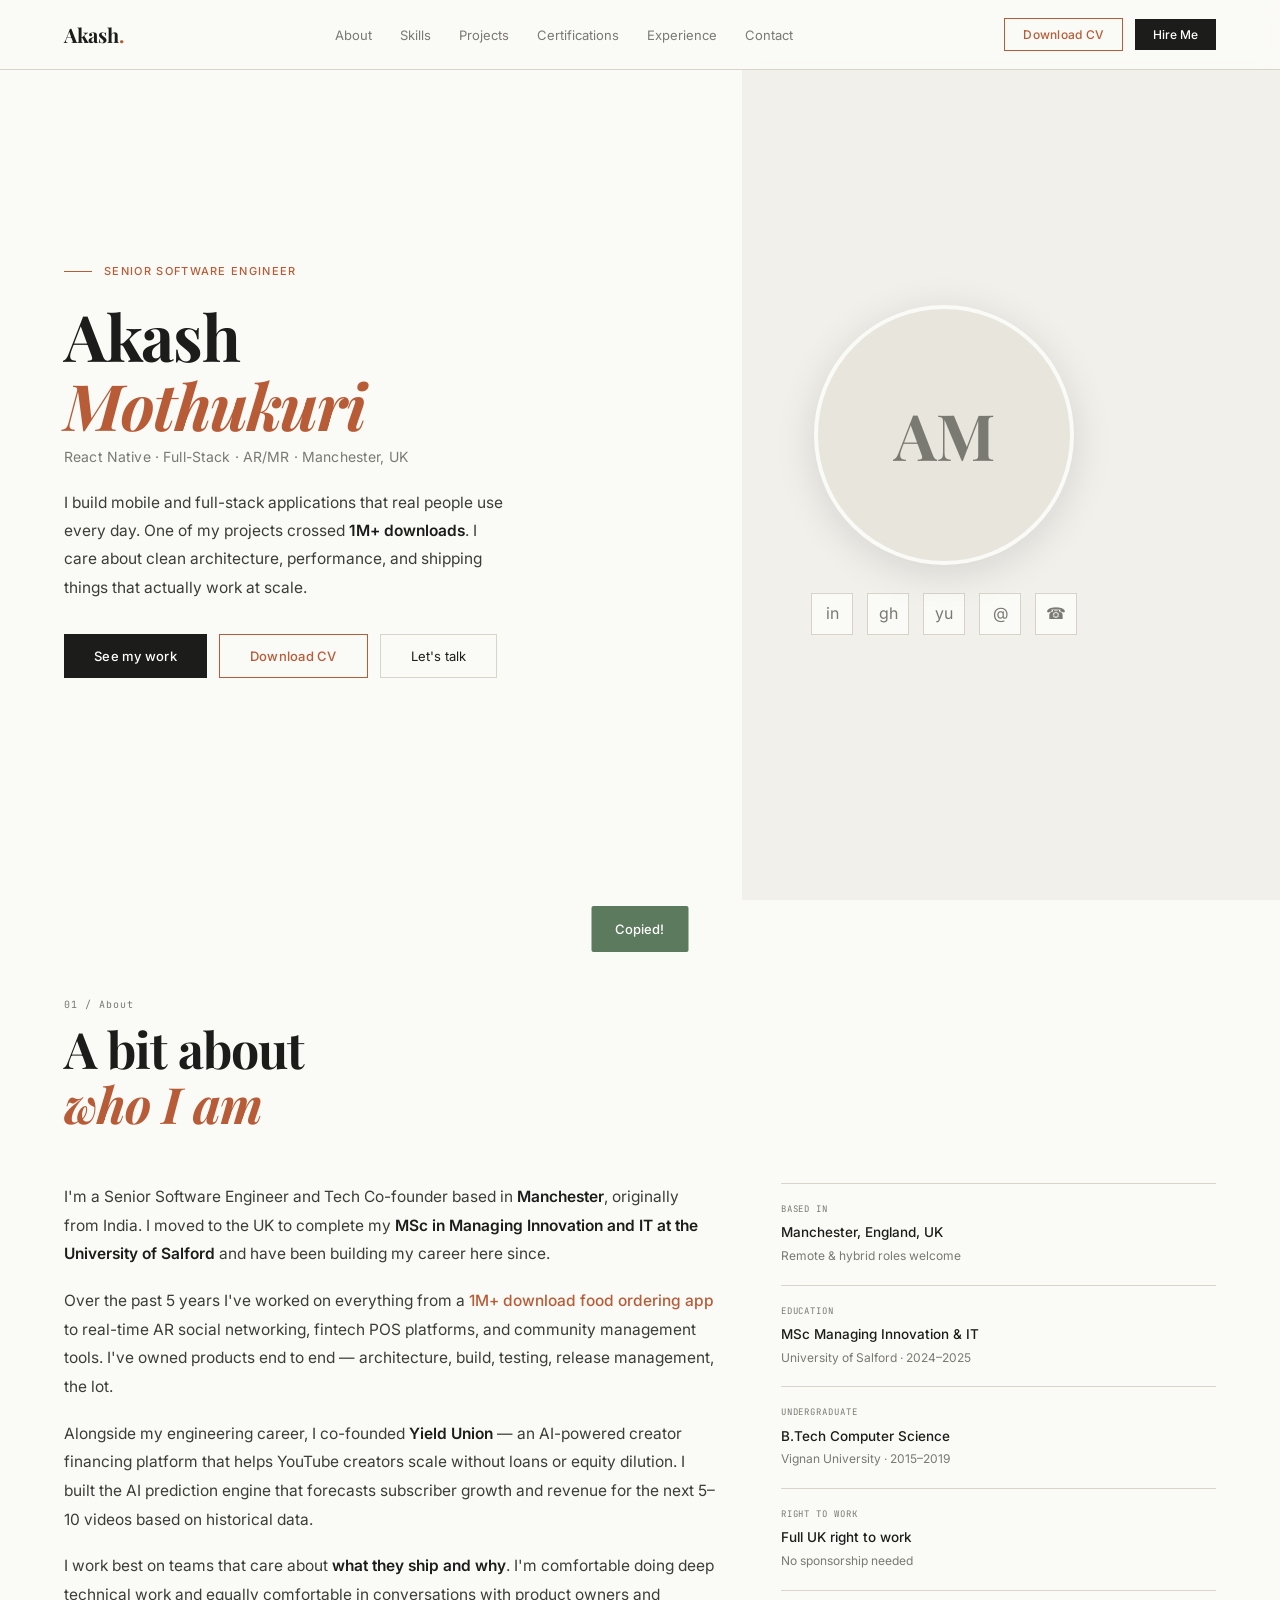
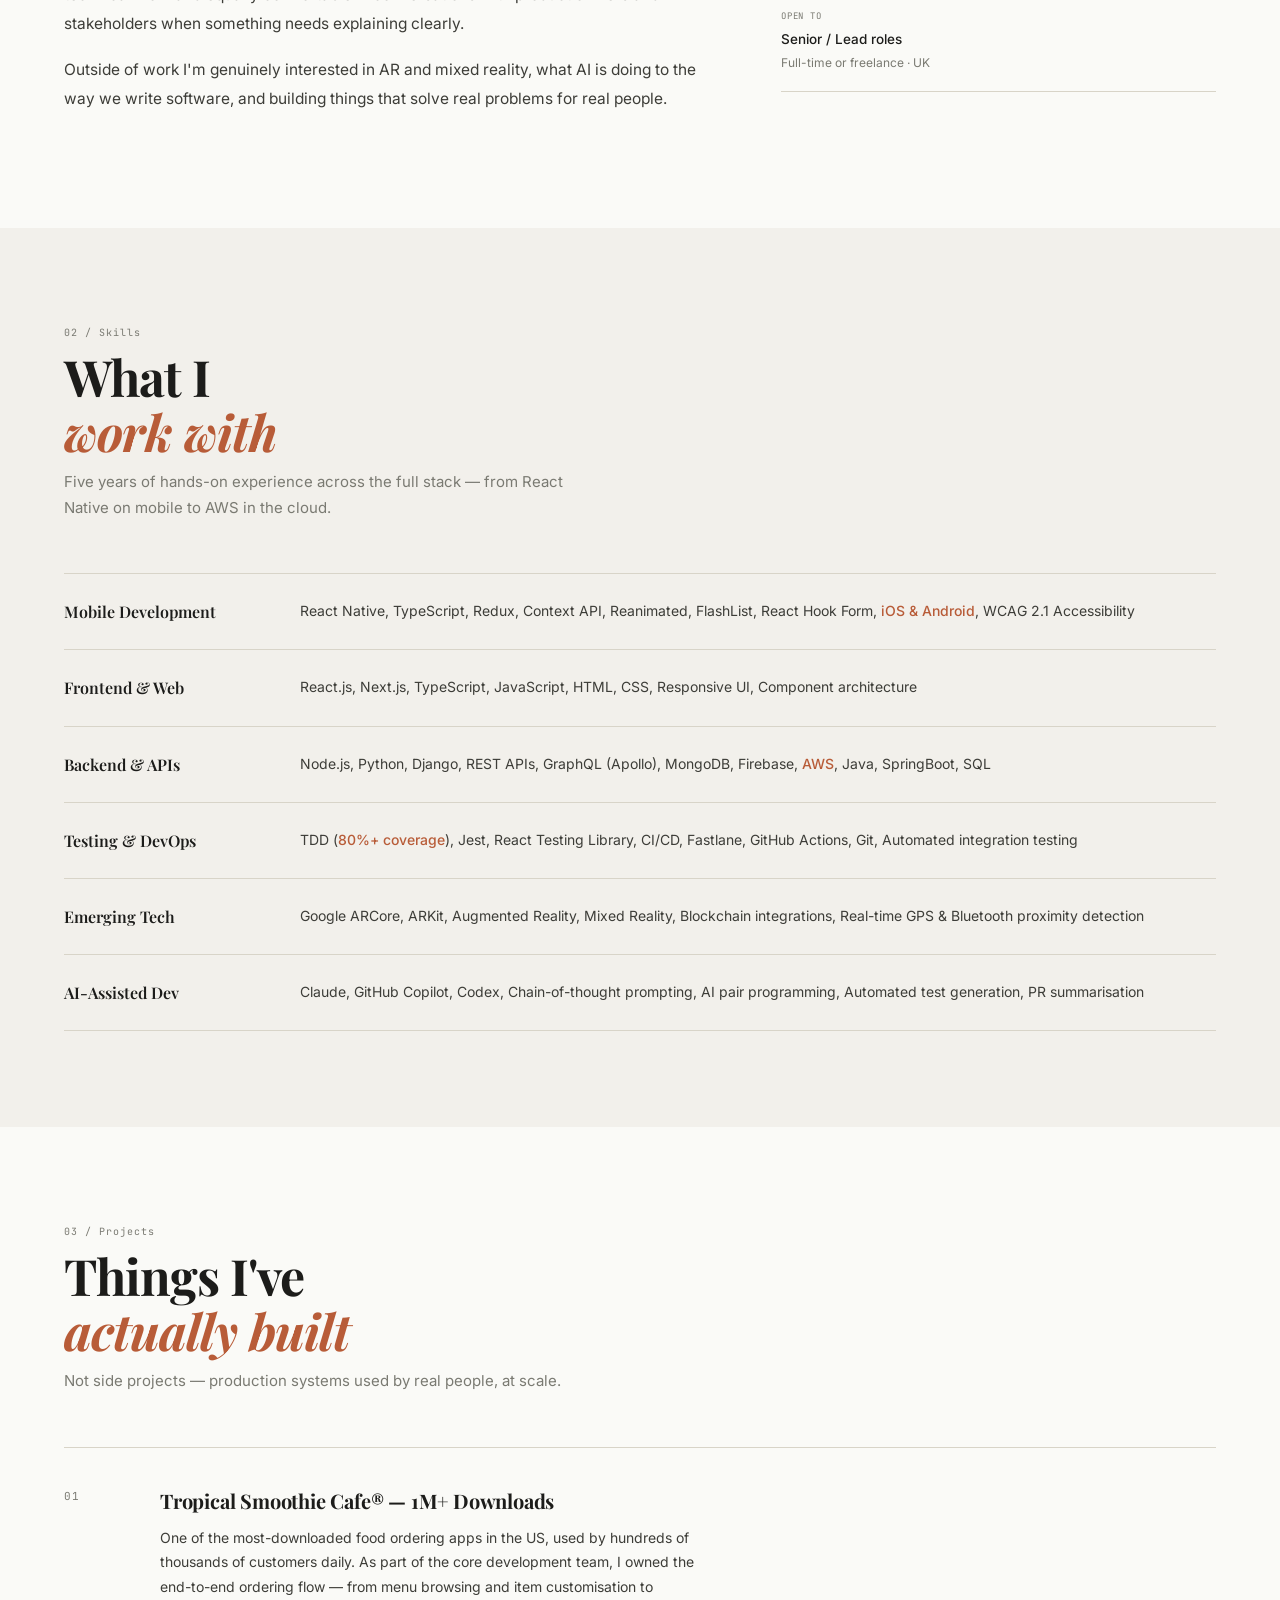
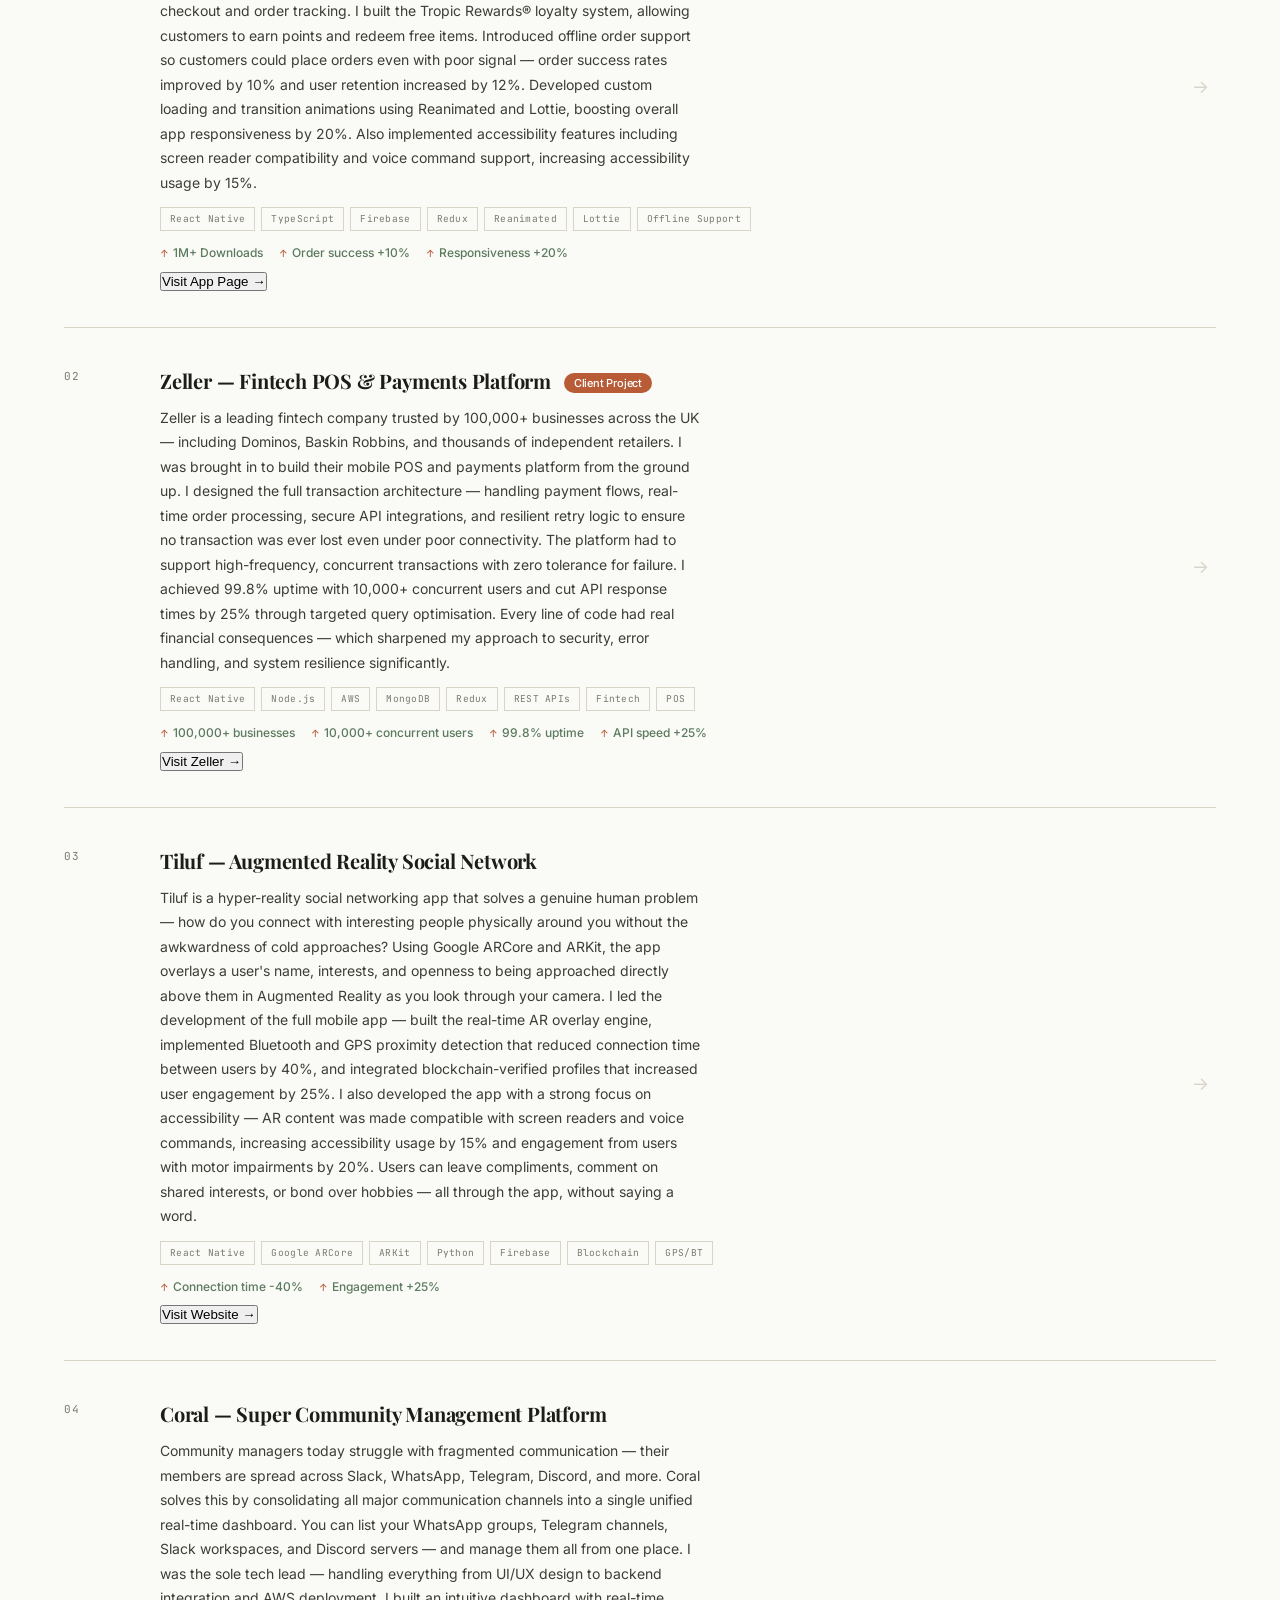
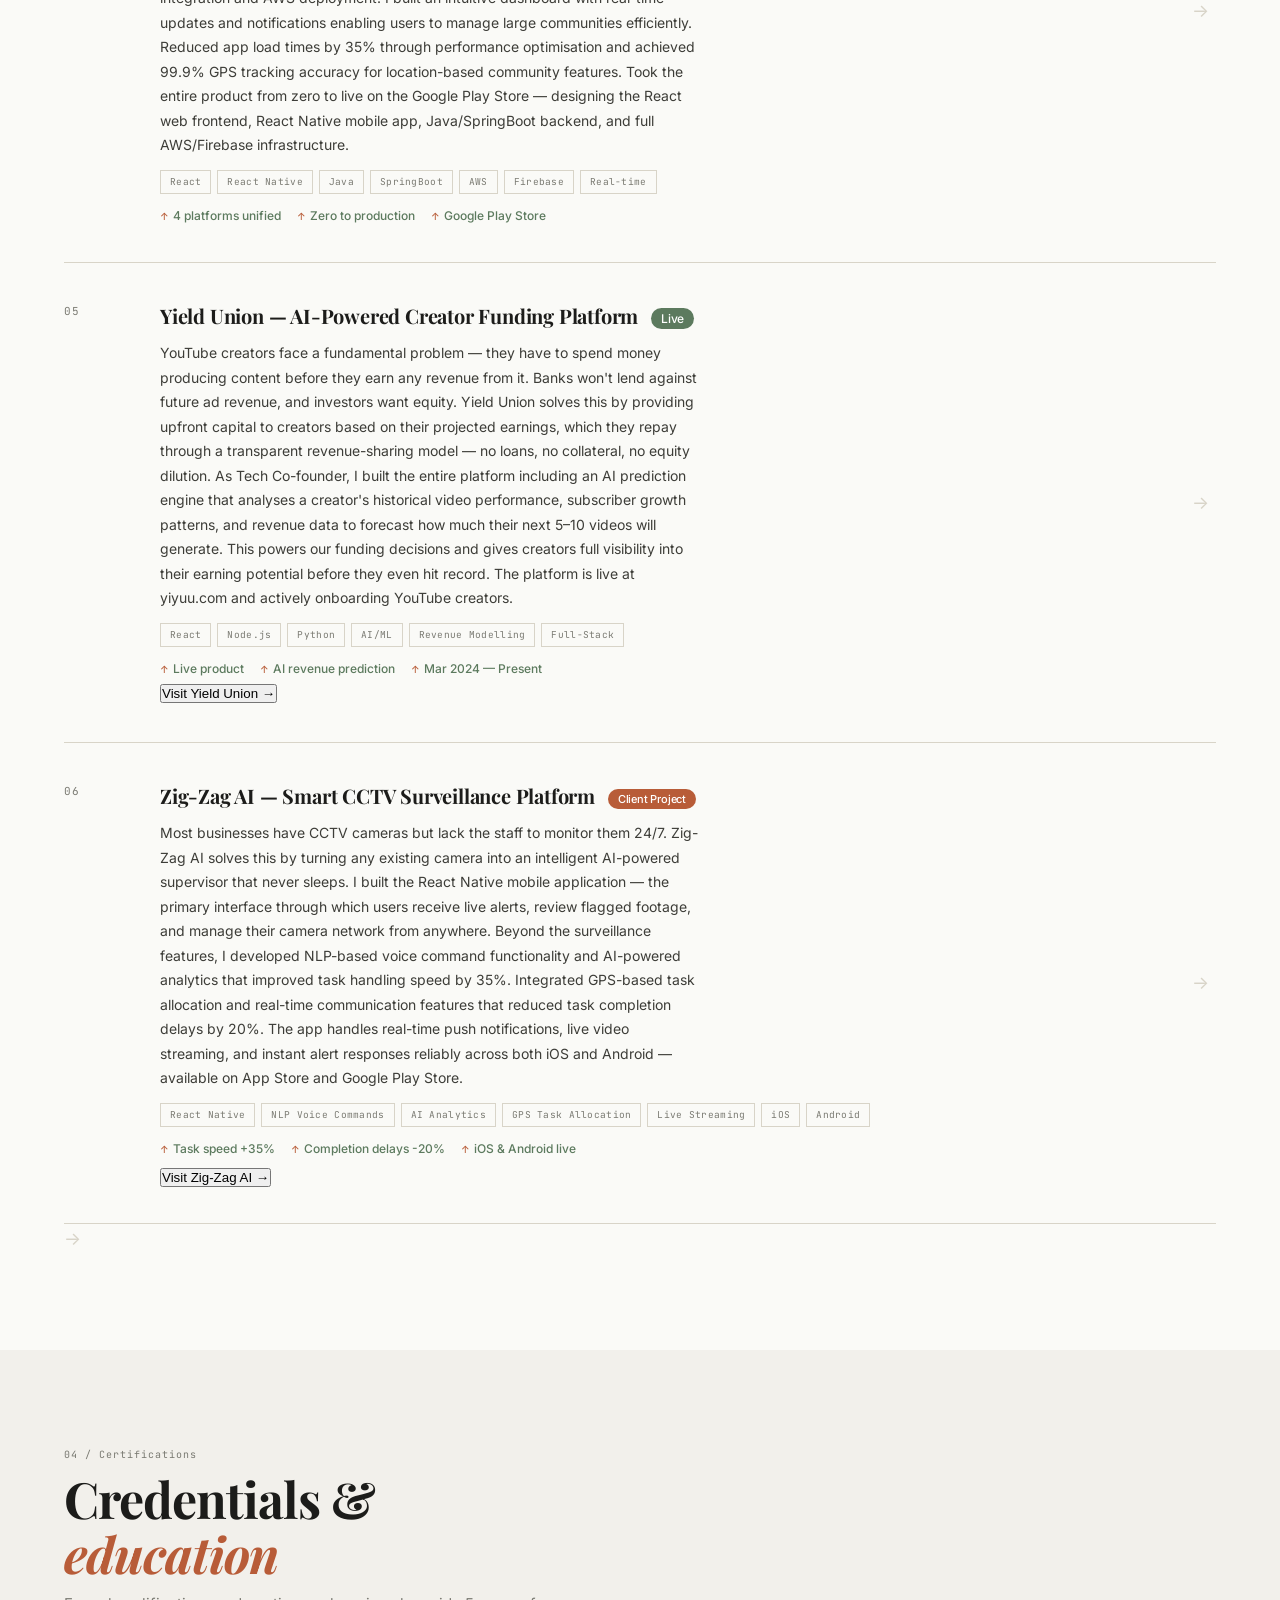
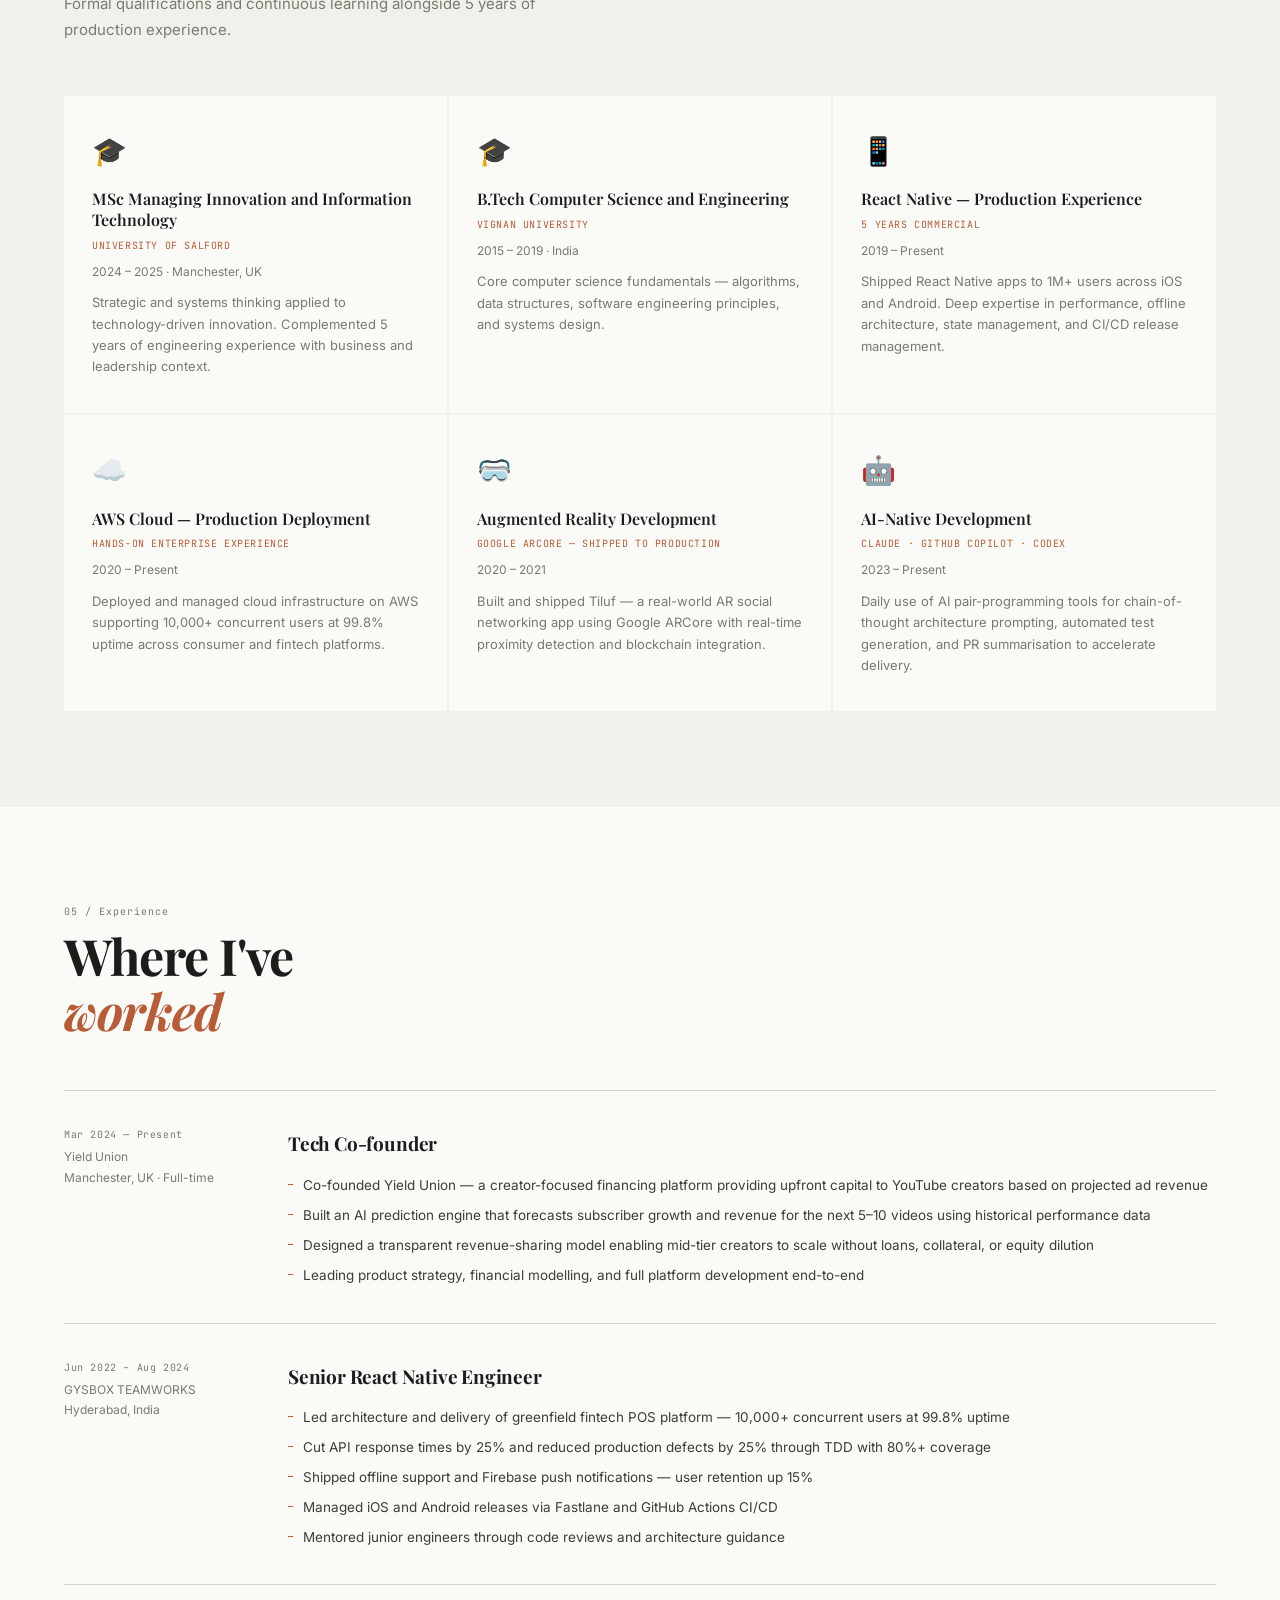
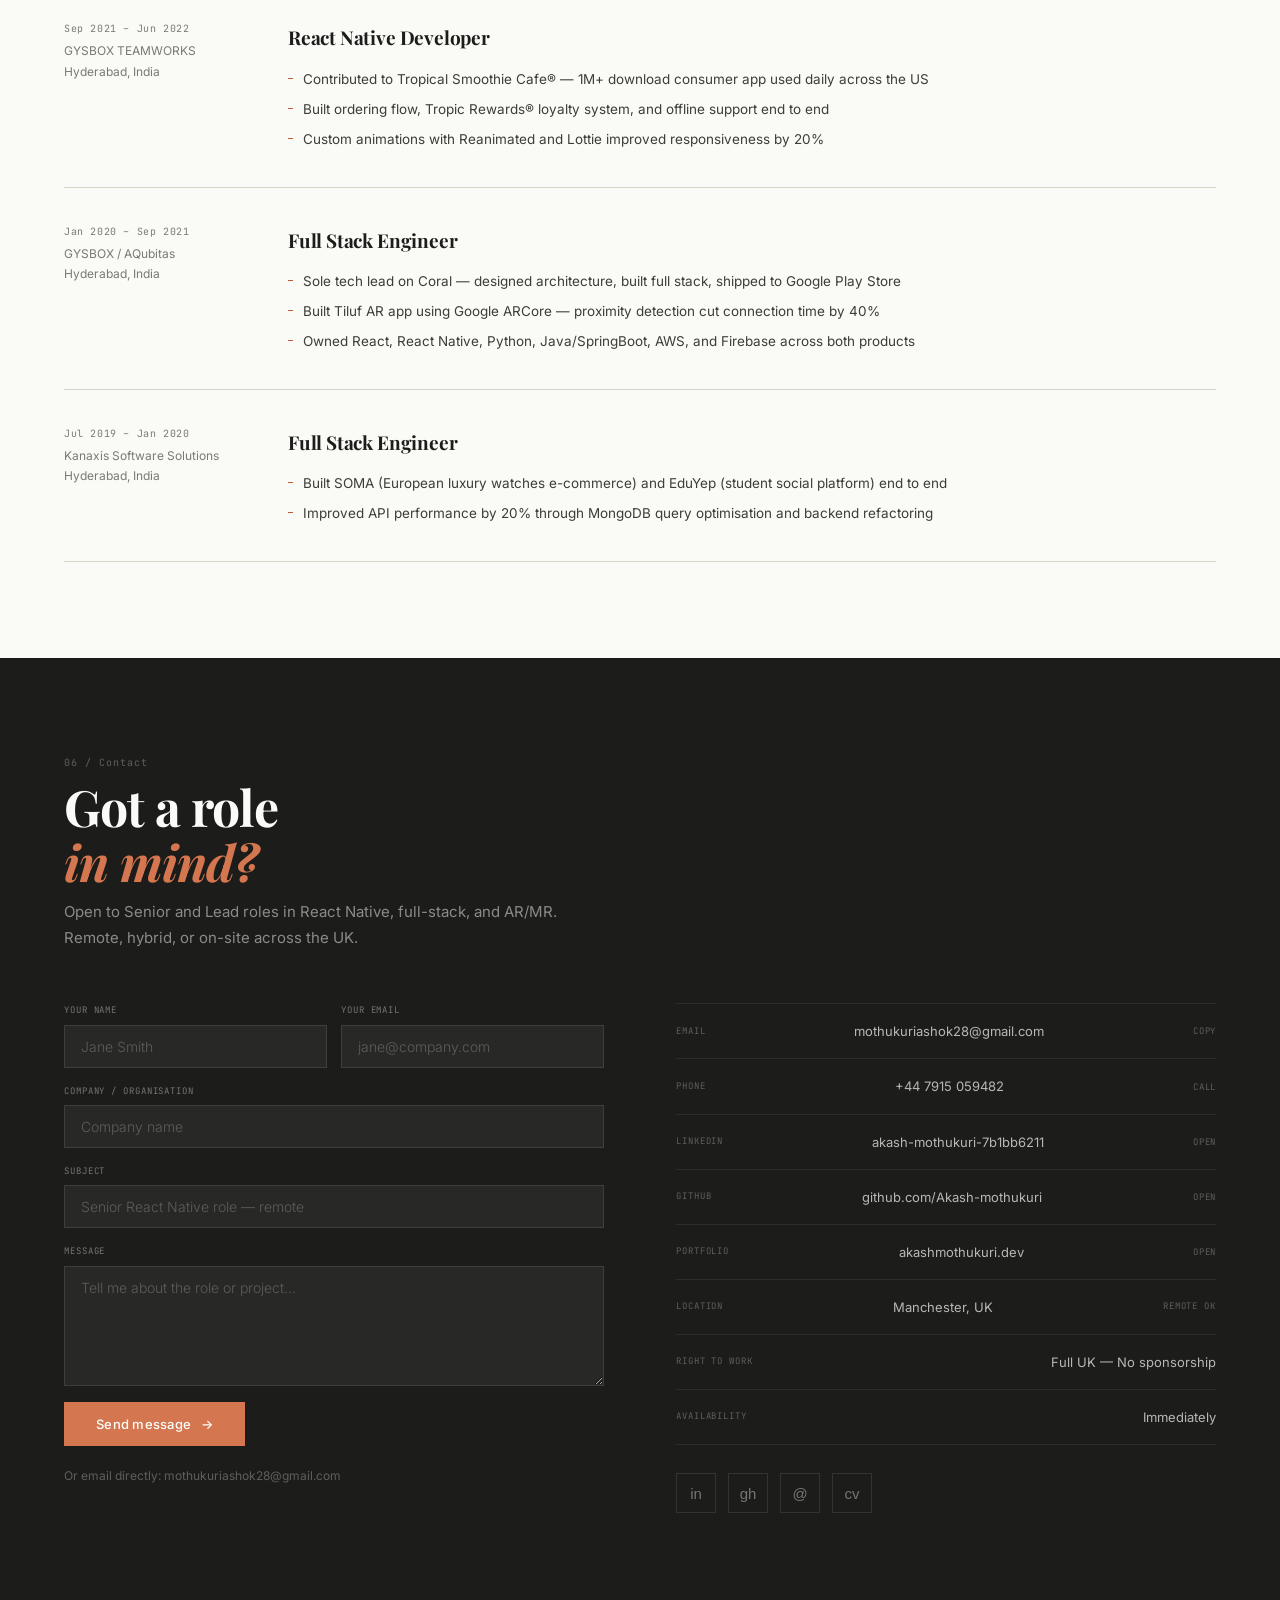
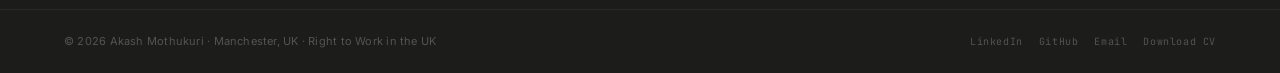
==== Index.html @ b2e4f110 "Add files via upload" ====
<!DOCTYPE html>
<html lang="en">
<head>
<meta charset="UTF-8">
<meta name="viewport" content="width=device-width, initial-scale=1.0">
<title>Akash Mothukuri — Senior Software Engineer</title>
<meta name="description" content="Senior Software Engineer based in Manchester, UK. React Native, Full-Stack, AR/MR. 1M+ downloads shipped.">
<link href="https://fonts.googleapis.com/css2?family=Playfair+Display:ital,wght@0,400;0,600;0,700;1,400;1,600&family=Inter:wght@300;400;500;600&family=JetBrains+Mono:wght@300;400&display=swap" rel="stylesheet">
<style>
*,*::before,*::after{margin:0;padding:0;box-sizing:border-box;}
html{scroll-behavior:smooth;}
body{background:#FAFAF7;color:#1C1C1A;font-family:'Inter',sans-serif;font-size:16px;line-height:1.7;overflow-x:hidden;}

:root{
  --ink:#1C1C1A; --ink2:#3D3D38; --ink3:#7A7A72;
  --paper:#FAFAF7; --paper2:#F2F0EB; --paper3:#E8E5DD;
  --rust:#B85C38; --rust2:#D4764F;
  --sage:#5C7A5E; --line:#D8D4C8;
}

/* ── NAV ── */
nav{position:fixed;top:0;left:0;right:0;z-index:200;display:flex;justify-content:space-between;align-items:center;padding:18px 64px;background:rgba(250,250,247,0.94);backdrop-filter:blur(10px);border-bottom:1px solid var(--line);}
.logo-btn{font-family:'Playfair Display',serif;font-size:20px;font-weight:700;color:var(--ink);background:none;border:none;cursor:pointer;letter-spacing:-0.3px;}
.logo-btn span{color:var(--rust);}
.nav-links{display:flex;gap:28px;list-style:none;}
.nav-links button{font-family:'Inter',sans-serif;font-size:13px;font-weight:400;color:var(--ink3);background:none;border:none;cursor:pointer;transition:color .2s;padding:2px 0;position:relative;}
.nav-links button::after{content:'';position:absolute;bottom:-2px;left:0;width:0;height:1px;background:var(--rust);transition:width .25s;}
.nav-links button:hover{color:var(--ink);}
.nav-links button:hover::after,.nav-links button.active::after{width:100%;}
.nav-links button.active{color:var(--ink);}
.nav-right{display:flex;gap:12px;align-items:center;}
.nav-cv{font-family:'Inter',sans-serif;font-size:12px;font-weight:500;color:var(--rust);background:transparent;border:1px solid var(--rust);padding:8px 18px;cursor:pointer;transition:all .2s;letter-spacing:.02em;}
.nav-cv:hover{background:var(--rust);color:#fff;}
.nav-hire{font-family:'Inter',sans-serif;font-size:12px;font-weight:500;color:#fff;background:var(--ink);border:none;padding:8px 18px;cursor:pointer;transition:background .2s;}
.nav-hire:hover{background:var(--rust);}

/* ── HERO ── */
.hero{min-height:100vh;display:grid;grid-template-columns:1fr 1fr;align-items:center;padding:120px 64px 80px;gap:64px;position:relative;}
.hero::after{content:'';position:absolute;top:0;right:0;width:42%;height:100%;background:var(--paper2);z-index:0;}
.hero-left{position:relative;z-index:1;}
.hero-right{position:relative;z-index:1;display:flex;flex-direction:column;align-items:center;gap:28px;}

/* Profile photo */
.photo-wrap{width:260px;height:260px;border-radius:50%;overflow:hidden;border:4px solid var(--paper);box-shadow:0 8px 40px rgba(0,0,0,0.12);position:relative;background:var(--paper3);display:flex;align-items:center;justify-content:center;}
.photo-wrap img{width:100%;height:100%;object-fit:cover;}
.photo-initials{font-family:'Playfair Display',serif;font-size:64px;font-weight:700;color:var(--ink3);}
.photo-badge{position:absolute;bottom:12px;right:12px;background:var(--sage);color:#fff;font-family:'Inter',sans-serif;font-size:10px;font-weight:600;padding:5px 10px;border-radius:20px;letter-spacing:.04em;display:flex;align-items:center;gap:5px;}
.badge-dot{width:5px;height:5px;background:#fff;border-radius:50%;animation:blink 1.8s infinite;}

.hero-social{display:flex;gap:14px;}
.social-btn{width:42px;height:42px;border:1px solid var(--line);background:var(--paper);display:flex;align-items:center;justify-content:center;cursor:pointer;transition:all .2s;color:var(--ink3);font-size:16px;text-decoration:none;}
.social-btn:hover{border-color:var(--rust);color:var(--rust);transform:translateY(-2px);}

.hero-eyebrow{display:flex;align-items:center;gap:12px;margin-bottom:20px;}
.eyebrow-line{width:28px;height:1px;background:var(--rust);}
.eyebrow-text{font-family:'Inter',sans-serif;font-size:11px;font-weight:500;color:var(--rust);letter-spacing:.12em;text-transform:uppercase;}
.hero-name{font-family:'Playfair Display',serif;font-size:clamp(40px,5vw,68px);font-weight:700;line-height:1.08;letter-spacing:-.02em;color:var(--ink);margin-bottom:6px;}
.hero-name em{font-style:italic;color:var(--rust);}
.hero-title{font-size:14px;font-weight:400;color:var(--ink3);margin-bottom:20px;letter-spacing:.01em;}
.rtw-pill{display:inline-flex;align-items:center;gap:8px;background:var(--sage);color:#fff;font-family:'Inter',sans-serif;font-size:10px;font-weight:500;padding:5px 13px;letter-spacing:.06em;text-transform:uppercase;margin-bottom:24px;border-radius:2px;}
.rtw-dot{width:5px;height:5px;background:#fff;border-radius:50%;animation:blink 2s infinite;}
.hero-bio{font-size:15.5px;color:var(--ink2);line-height:1.82;margin-bottom:32px;max-width:440px;}
.hero-bio strong{color:var(--ink);font-weight:600;}
.hero-ctas{display:flex;gap:12px;flex-wrap:wrap;}
.cta-main{font-family:'Inter',sans-serif;font-size:13px;font-weight:500;background:var(--ink);color:#fff;border:none;padding:13px 30px;cursor:pointer;transition:background .2s,transform .15s;letter-spacing:.02em;}
.cta-main:hover{background:var(--rust);transform:translateY(-1px);}
.cta-cv{font-family:'Inter',sans-serif;font-size:13px;font-weight:500;background:transparent;color:var(--rust);border:1px solid var(--rust);padding:13px 30px;cursor:pointer;transition:all .2s,transform .15s;letter-spacing:.02em;}
.cta-cv:hover{background:var(--rust);color:#fff;transform:translateY(-1px);}
.cta-sec{font-family:'Inter',sans-serif;font-size:13px;font-weight:400;background:transparent;color:var(--ink);border:1px solid var(--line);padding:13px 30px;cursor:pointer;transition:all .2s;}
.cta-sec:hover{border-color:var(--ink3);}

/* ── SECTIONS ── */
section{padding:96px 64px;}
.section-header{margin-bottom:52px;}
.s-num{font-family:'JetBrains Mono',monospace;font-size:10px;color:var(--ink3);letter-spacing:.1em;margin-bottom:8px;}
.s-heading{font-family:'Playfair Display',serif;font-size:clamp(30px,4vw,50px);font-weight:700;line-height:1.1;letter-spacing:-.02em;color:var(--ink);}
.s-heading em{font-style:italic;color:var(--rust);}
.s-sub{font-size:15px;color:var(--ink3);margin-top:10px;max-width:500px;line-height:1.75;}
.rv{opacity:0;transform:translateY(20px);transition:opacity .6s ease,transform .6s ease;}
.rv.vis{opacity:1;transform:none;}

/* ── ABOUT ── */
#about{background:var(--paper);}
.about-cols{display:grid;grid-template-columns:3fr 2fr;gap:64px;align-items:start;}
.about-body p{font-size:15.5px;color:var(--ink2);line-height:1.85;margin-bottom:18px;}
.about-body p strong{color:var(--ink);font-weight:600;}
.about-body p em{color:var(--rust);font-style:normal;font-weight:500;}
.about-sidebar{display:flex;flex-direction:column;gap:0;}
.si{padding:18px 0;border-bottom:1px solid var(--line);}
.si:first-child{border-top:1px solid var(--line);}
.si-label{font-family:'JetBrains Mono',monospace;font-size:9px;color:var(--ink3);letter-spacing:.1em;text-transform:uppercase;margin-bottom:4px;}
.si-val{font-size:13.5px;color:var(--ink);font-weight:500;}
.si-sub{font-size:12px;color:var(--ink3);margin-top:2px;}

/* ── SKILLS ── */
#skills{background:var(--paper2);}
.skills-list{display:flex;flex-direction:column;gap:0;}
.skill-row{display:grid;grid-template-columns:200px 1fr;align-items:start;gap:36px;padding:24px 0;border-bottom:1px solid var(--line);}
.skill-row:first-child{border-top:1px solid var(--line);}
.sk-cat{font-family:'Playfair Display',serif;font-size:16px;font-weight:600;color:var(--ink);}
.sk-items{font-size:14px;color:var(--ink2);line-height:1.85;}
.sk-items strong{color:var(--rust);font-weight:500;}

/* ── PROJECTS ── */
#projects{background:var(--paper);}
.proj-list{display:flex;flex-direction:column;gap:0;}
.proj-item{display:grid;grid-template-columns:64px 1fr 24px;align-items:start;gap:32px;padding:36px 0;border-bottom:1px solid var(--line);transition:all .2s;}
.proj-item:first-child{border-top:1px solid var(--line);}
.proj-item:hover{background:var(--paper2);padding-left:16px;padding-right:16px;margin:0 -16px;}
.proj-n{font-family:'JetBrains Mono',monospace;font-size:11px;color:var(--ink3);letter-spacing:.06em;padding-top:3px;}
.proj-name{font-family:'Playfair Display',serif;font-size:20px;font-weight:700;color:var(--ink);margin-bottom:8px;letter-spacing:-.01em;}
.proj-desc{font-size:14px;color:var(--ink2);line-height:1.75;margin-bottom:12px;max-width:540px;}
.proj-tags{display:flex;flex-wrap:wrap;gap:6px;margin-bottom:12px;}
.ptag{font-family:'JetBrains Mono',monospace;font-size:9.5px;color:var(--ink3);border:1px solid var(--line);padding:3px 9px;letter-spacing:.03em;}
.proj-metrics{display:flex;gap:16px;flex-wrap:wrap;}
.pmet{font-size:12px;color:var(--sage);font-weight:500;display:flex;align-items:center;gap:4px;}
.pmet::before{content:'↑';color:var(--rust);font-size:10px;}
.proj-arr{font-size:18px;color:var(--line);transition:color .2s,transform .2s;align-self:center;}
.proj-item:hover .proj-arr{color:var(--rust);transform:translateX(3px);}

/* ── CERTIFICATIONS ── */
#certifications{background:var(--paper2);}
.cert-grid{display:grid;grid-template-columns:repeat(3,1fr);gap:2px;margin-top:0;}
.cert-card{background:var(--paper);padding:32px 28px;border-bottom:3px solid transparent;transition:border-color .3s,background .2s;}
.cert-card:hover{border-color:var(--rust);background:var(--paper2);}
.cert-icon{font-size:28px;margin-bottom:14px;display:block;}
.cert-name{font-family:'Playfair Display',serif;font-size:16px;font-weight:600;color:var(--ink);margin-bottom:6px;line-height:1.3;}
.cert-issuer{font-family:'JetBrains Mono',monospace;font-size:10px;color:var(--rust);letter-spacing:.06em;text-transform:uppercase;margin-bottom:8px;}
.cert-year{font-size:12px;color:var(--ink3);}
.cert-desc{font-size:13px;color:var(--ink3);line-height:1.65;margin-top:10px;}

/* ── EXPERIENCE ── */
#experience{background:var(--paper);}
.exp-list{display:flex;flex-direction:column;gap:0;}
.exp-item{display:grid;grid-template-columns:180px 1fr;gap:44px;padding:36px 0;border-bottom:1px solid var(--line);}
.exp-item:first-child{border-top:1px solid var(--line);}
.exp-period{font-family:'JetBrains Mono',monospace;font-size:10px;color:var(--ink3);letter-spacing:.06em;line-height:1.6;margin-bottom:4px;}
.exp-co{font-size:12px;color:var(--ink3);margin-top:4px;}
.exp-role{font-family:'Playfair Display',serif;font-size:19px;font-weight:700;color:var(--ink);margin-bottom:14px;letter-spacing:-.01em;}
.exp-pts{list-style:none;display:flex;flex-direction:column;gap:7px;}
.exp-pts li{font-size:13.5px;color:var(--ink2);line-height:1.7;padding-left:15px;position:relative;}
.exp-pts li::before{content:'';position:absolute;left:0;top:10px;width:5px;height:1px;background:var(--rust);}

/* ── CONTACT ── */
#contact{background:var(--ink);color:var(--paper);}
#contact .s-num{color:rgba(250,250,247,.3);}
#contact .s-heading{color:var(--paper);}
#contact .s-heading em{color:var(--rust2);}
#contact .s-sub{color:rgba(250,250,247,.5);}
.contact-grid{display:grid;grid-template-columns:1fr 1fr;gap:72px;align-items:start;margin-top:52px;}

/* Contact form */
.contact-form{display:flex;flex-direction:column;gap:16px;}
.form-row{display:grid;grid-template-columns:1fr 1fr;gap:14px;}
.form-group{display:flex;flex-direction:column;gap:6px;}
.form-label{font-family:'JetBrains Mono',monospace;font-size:9px;color:rgba(250,250,247,.4);letter-spacing:.1em;text-transform:uppercase;}
.form-input,.form-textarea{background:rgba(255,255,255,.05);border:1px solid rgba(255,255,255,.1);color:var(--paper);font-family:'Inter',sans-serif;font-size:14px;padding:12px 16px;outline:none;transition:border-color .2s;font-weight:300;}
.form-input::placeholder,.form-textarea::placeholder{color:rgba(250,250,247,.25);}
.form-input:focus,.form-textarea:focus{border-color:rgba(212,118,79,.6);}
.form-textarea{resize:vertical;min-height:120px;font-family:'Inter',sans-serif;}
.form-submit{font-family:'Inter',sans-serif;font-size:13px;font-weight:500;background:var(--rust2);color:#fff;border:none;padding:14px 32px;cursor:pointer;transition:background .2s,transform .15s;letter-spacing:.02em;align-self:flex-start;display:flex;align-items:center;gap:10px;}
.form-submit:hover{background:var(--rust);transform:translateY(-1px);}
.form-submit.sending{opacity:.7;pointer-events:none;}
.form-note{font-size:12px;color:rgba(250,250,247,.3);margin-top:4px;}

/* Contact right */
.contact-right{display:flex;flex-direction:column;gap:0;}
.cd-item{display:flex;justify-content:space-between;align-items:center;padding:16px 0;border-bottom:1px solid rgba(255,255,255,.07);}
.cd-item:first-child{border-top:1px solid rgba(255,255,255,.07);}
.cd-label{font-family:'JetBrains Mono',monospace;font-size:9px;color:rgba(250,250,247,.3);letter-spacing:.1em;text-transform:uppercase;}
.cd-val{font-size:13px;color:rgba(250,250,247,.7);font-weight:400;}
.cd-btn{font-family:'JetBrains Mono',monospace;font-size:9px;color:rgba(250,250,247,.3);background:none;border:none;cursor:pointer;letter-spacing:.08em;text-transform:uppercase;transition:color .2s;padding:4px 0;}
.cd-btn:hover{color:var(--rust2);}

.contact-socials{display:flex;gap:12px;margin-top:28px;}
.c-social{width:40px;height:40px;border:1px solid rgba(255,255,255,.1);display:flex;align-items:center;justify-content:center;cursor:pointer;transition:all .2s;color:rgba(250,250,247,.4);font-size:15px;background:none;}
.c-social:hover{border-color:var(--rust2);color:var(--rust2);}

/* ── FOOTER ── */
footer{background:var(--ink);border-top:1px solid rgba(255,255,255,.06);padding:22px 64px;display:flex;justify-content:space-between;align-items:center;flex-wrap:wrap;gap:12px;}
.f-text{font-family:'Inter',sans-serif;font-size:11px;color:rgba(250,250,247,.25);letter-spacing:.02em;}
.f-social{display:flex;gap:16px;}
.f-soc-btn{font-family:'JetBrains Mono',monospace;font-size:10px;color:rgba(250,250,247,.25);background:none;border:none;cursor:pointer;letter-spacing:.06em;transition:color .2s;}
.f-soc-btn:hover{color:var(--rust2);}

/* ── TOAST ── */
#toast{position:fixed;bottom:28px;left:50%;transform:translateX(-50%) translateY(80px);background:var(--sage);color:#fff;font-family:'Inter',sans-serif;font-size:13px;padding:12px 24px;z-index:9999;transition:transform .3s cubic-bezier(.34,1.56,.64,1);pointer-events:none;white-space:nowrap;border-radius:2px;font-weight:500;}
#toast.on{transform:translateX(-50%) translateY(0);}

/* ── ANIMATIONS ── */
@keyframes blink{0%,100%{opacity:1}50%{opacity:.4}}

/* ── MOBILE ── */
@media(max-width:960px){
  nav{padding:16px 24px;}
  .nav-links{display:none;}
  .hero{grid-template-columns:1fr;padding:100px 24px 60px;gap:40px;}
  .hero::after{display:none;}
  .hero-right{flex-direction:row;flex-wrap:wrap;justify-content:center;}
  section{padding:72px 24px;}
  .about-cols{grid-template-columns:1fr;gap:40px;}
  .skill-row{grid-template-columns:1fr;gap:8px;}
  .proj-item{grid-template-columns:1fr;gap:12px;}
  .proj-n,.proj-arr{display:none;}
  .exp-item{grid-template-columns:1fr;gap:8px;}
  .contact-grid{grid-template-columns:1fr;gap:44px;}
  .form-row{grid-template-columns:1fr;}
  .cert-grid{grid-template-columns:1fr 1fr;}
  footer{padding:18px 24px;flex-direction:column;text-align:center;}
}
@media(max-width:560px){
  .cert-grid{grid-template-columns:1fr;}
  .hero-name{font-size:40px;}
}
</style>
</head>
<body>

<div id="toast">Copied!</div>

<!-- NAV -->
<nav>
  <button class="logo-btn" onclick="window.scrollTo({top:0,behavior:'smooth'})">Akash<span>.</span></button>
  <ul class="nav-links">
    <li><button onclick="go('about')">About</button></li>
    <li><button onclick="go('skills')">Skills</button></li>
    <li><button onclick="go('projects')">Projects</button></li>
    <li><button onclick="go('certifications')">Certifications</button></li>
    <li><button onclick="go('experience')">Experience</button></li>
    <li><button onclick="go('contact')">Contact</button></li>
  </ul>
  <div class="nav-right">
    <button class="nav-cv" onclick="downloadCV()">Download CV</button>
    <button class="nav-hire" onclick="go('contact')">Hire Me</button>
  </div>
</nav>

<!-- HERO -->
<section class="hero" id="home">
  <div class="hero-left">
    <div class="hero-eyebrow">
      <span class="eyebrow-line"></span>
      <span class="eyebrow-text">Senior Software Engineer</span>
    </div>
    <h1 class="hero-name">Akash<br><em>Mothukuri</em></h1>
    <p class="hero-title">React Native · Full-Stack · AR/MR · Manchester, UK</p>
    <p class="hero-bio">I build mobile and full-stack applications that real people use every day. One of my projects crossed <strong>1M+ downloads</strong>. I care about clean architecture, performance, and shipping things that actually work at scale.</p>
    <div class="hero-ctas">
      <button class="cta-main" onclick="go('projects')">See my work</button>
      <button class="cta-cv" onclick="downloadCV()">Download CV</button>
      <button class="cta-sec" onclick="go('contact')">Let's talk</button>
    </div>
  </div>

  <div class="hero-right">
    <!-- Profile Photo -->
    <div class="photo-wrap">
      <img src="https://github.com/Akash-mothukuri.png" alt="Akash Mothukuri" style="width:100%;height:100%;object-fit:cover;" onerror="this.style.display='none';document.querySelector('.photo-initials-fallback').style.display='flex';">
      <div class="photo-initials-fallback" style="display:none;width:100%;height:100%;align-items:center;justify-content:center;font-family:'Playfair Display',serif;font-size:64px;font-weight:700;color:var(--ink3);">AM</div>
    </div>

    <!-- Social Icons -->
    <div class="hero-social">
      <a class="social-btn" title="LinkedIn" onclick="window.open('https://linkedin.com/in/akash-mothukuri-7b1bb6211','_blank','noopener')">in</a>
      <a class="social-btn" title="GitHub" onclick="window.open('https://github.com/Akash-mothukuri','_blank','noopener')">gh</a>
      <a class="social-btn" title="Yield Union" onclick="window.open('https://www.yiyuu.com','_blank','noopener')">yu</a>
      <a class="social-btn" title="Email" onclick="window.location.href='mailto:mothukuriashok28@gmail.com'">@</a>
      <a class="social-btn" title="Phone" onclick="window.location.href='tel:+447915059482'">☎</a>
    </div>
  </div>
</section>

<!-- ABOUT -->
<section id="about">
  <div class="section-header">
    <div class="s-num">01 / About</div>
    <h2 class="s-heading">A bit about<br><em>who I am</em></h2>
  </div>
  <div class="about-cols">
    <div class="about-body rv">
      <p>I'm a Senior Software Engineer and Tech Co-founder based in <strong>Manchester</strong>, originally from India. I moved to the UK to complete my <strong>MSc in Managing Innovation and IT at the University of Salford</strong> and have been building my career here since.</p>
      <p>Over the past 5 years I've worked on everything from a <em>1M+ download food ordering app</em> to real-time AR social networking, fintech POS platforms, and community management tools. I've owned products end to end — architecture, build, testing, release management, the lot.</p>
      <p>Alongside my engineering career, I co-founded <strong>Yield Union</strong> — an AI-powered creator financing platform that helps YouTube creators scale without loans or equity dilution. I built the AI prediction engine that forecasts subscriber growth and revenue for the next 5–10 videos based on historical data.</p>
      <p>I work best on teams that care about <strong>what they ship and why</strong>. I'm comfortable doing deep technical work and equally comfortable in conversations with product owners and stakeholders when something needs explaining clearly.</p>
      <p>Outside of work I'm genuinely interested in AR and mixed reality, what AI is doing to the way we write software, and building things that solve real problems for real people.</p>
    </div>
    <div class="about-sidebar rv">
      <div class="si"><div class="si-label">Based in</div><div class="si-val">Manchester, England, UK</div><div class="si-sub">Remote & hybrid roles welcome</div></div>
      <div class="si"><div class="si-label">Education</div><div class="si-val">MSc Managing Innovation & IT</div><div class="si-sub">University of Salford · 2024–2025</div></div>
      <div class="si"><div class="si-label">Undergraduate</div><div class="si-val">B.Tech Computer Science</div><div class="si-sub">Vignan University · 2015–2019</div></div>
      <div class="si"><div class="si-label">Right to Work</div><div class="si-val">Full UK right to work</div><div class="si-sub">No sponsorship needed</div></div>
      <div class="si"><div class="si-label">Open to</div><div class="si-val">Senior / Lead roles</div><div class="si-sub">Full-time or freelance · UK</div></div>
    </div>
  </div>
</section>

<!-- SKILLS -->
<section id="skills">
  <div class="section-header">
    <div class="s-num">02 / Skills</div>
    <h2 class="s-heading">What I<br><em>work with</em></h2>
    <p class="s-sub">Five years of hands-on experience across the full stack — from React Native on mobile to AWS in the cloud.</p>
  </div>
  <div class="skills-list rv">
    <div class="skill-row"><div class="sk-cat">Mobile Development</div><div class="sk-items">React Native, TypeScript, Redux, Context API, Reanimated, FlashList, React Hook Form, <strong>iOS & Android</strong>, WCAG 2.1 Accessibility</div></div>
    <div class="skill-row"><div class="sk-cat">Frontend & Web</div><div class="sk-items">React.js, Next.js, TypeScript, JavaScript, HTML, CSS, Responsive UI, Component architecture</div></div>
    <div class="skill-row"><div class="sk-cat">Backend & APIs</div><div class="sk-items">Node.js, Python, Django, REST APIs, GraphQL (Apollo), MongoDB, Firebase, <strong>AWS</strong>, Java, SpringBoot, SQL</div></div>
    <div class="skill-row"><div class="sk-cat">Testing & DevOps</div><div class="sk-items">TDD (<strong>80%+ coverage</strong>), Jest, React Testing Library, CI/CD, Fastlane, GitHub Actions, Git, Automated integration testing</div></div>
    <div class="skill-row"><div class="sk-cat">Emerging Tech</div><div class="sk-items">Google ARCore, ARKit, Augmented Reality, Mixed Reality, Blockchain integrations, Real-time GPS & Bluetooth proximity detection</div></div>
    <div class="skill-row"><div class="sk-cat">AI-Assisted Dev</div><div class="sk-items">Claude, GitHub Copilot, Codex, Chain-of-thought prompting, AI pair programming, Automated test generation, PR summarisation</div></div>
  </div>
</section>

<!-- PROJECTS -->
<section id="projects">
  <div class="section-header">
    <div class="s-num">03 / Projects</div>
    <h2 class="s-heading">Things I've<br><em>actually built</em></h2>
    <p class="s-sub">Not side projects — production systems used by real people, at scale.</p>
  </div>
  <div class="proj-list">
    <div class="proj-item rv">
      <div class="proj-n">01</div>
      <div class="proj-body">
        <div class="proj-name">Tropical Smoothie Cafe® — 1M+ Downloads</div>
        <p class="proj-desc">One of the most-downloaded food ordering apps in the US, used by hundreds of thousands of customers daily. As part of the core development team, I owned the end-to-end ordering flow — from menu browsing and item customisation to checkout and order tracking. I built the Tropic Rewards® loyalty system, allowing customers to earn points and redeem free items. Introduced offline order support so customers could place orders even with poor signal — order success rates improved by 10% and user retention increased by 12%. Developed custom loading and transition animations using Reanimated and Lottie, boosting overall app responsiveness by 20%. Also implemented accessibility features including screen reader compatibility and voice command support, increasing accessibility usage by 15%.</p>
        <div class="proj-tags"><span class="ptag">React Native</span><span class="ptag">TypeScript</span><span class="ptag">Firebase</span><span class="ptag">Redux</span><span class="ptag">Reanimated</span><span class="ptag">Lottie</span><span class="ptag">Offline Support</span></div>
        <div class="proj-metrics"><span class="pmet">1M+ Downloads</span><span class="pmet">Order success +10%</span><span class="pmet">Responsiveness +20%</span></div>
        <div style="display:flex;gap:10px;margin-top:8px;flex-wrap:wrap;">
          <button class="pc-btn" onclick="window.open('https://www.tropicalsmoothiecafe.com/app','_blank','noopener')">Visit App Page →</button>
        </div>
      </div>
      <div class="proj-arr">→</div>
    </div>
    <div class="proj-item rv">
      <div class="proj-n">02</div>
      <div class="proj-body">
        <div class="proj-name">Zeller — Fintech POS & Payments Platform <span style="font-size:11px;background:#B85C38;color:#fff;padding:3px 10px;border-radius:20px;font-family:'Inter',sans-serif;font-weight:500;vertical-align:middle;margin-left:8px;">Client Project</span></div>
        <p class="proj-desc">Zeller is a leading fintech company trusted by 100,000+ businesses across the UK — including Dominos, Baskin Robbins, and thousands of independent retailers. I was brought in to build their mobile POS and payments platform from the ground up. I designed the full transaction architecture — handling payment flows, real-time order processing, secure API integrations, and resilient retry logic to ensure no transaction was ever lost even under poor connectivity. The platform had to support high-frequency, concurrent transactions with zero tolerance for failure. I achieved 99.8% uptime with 10,000+ concurrent users and cut API response times by 25% through targeted query optimisation. Every line of code had real financial consequences — which sharpened my approach to security, error handling, and system resilience significantly.</p>
        <div class="proj-tags"><span class="ptag">React Native</span><span class="ptag">Node.js</span><span class="ptag">AWS</span><span class="ptag">MongoDB</span><span class="ptag">Redux</span><span class="ptag">REST APIs</span><span class="ptag">Fintech</span><span class="ptag">POS</span></div>
        <div class="proj-metrics"><span class="pmet">100,000+ businesses</span><span class="pmet">10,000+ concurrent users</span><span class="pmet">99.8% uptime</span><span class="pmet">API speed +25%</span></div>
        <div style="display:flex;gap:10px;margin-top:8px;">
          <button class="pc-btn" onclick="window.open('https://www.myzeller.com/gb','_blank','noopener')">Visit Zeller →</button>
        </div>
      </div>
      <div class="proj-arr">→</div>
    </div>
    <div class="proj-item rv">
      <div class="proj-n">03</div>
      <div class="proj-body">
        <div class="proj-name">Tiluf — Augmented Reality Social Network</div>
        <p class="proj-desc">Tiluf is a hyper-reality social networking app that solves a genuine human problem — how do you connect with interesting people physically around you without the awkwardness of cold approaches? Using Google ARCore and ARKit, the app overlays a user's name, interests, and openness to being approached directly above them in Augmented Reality as you look through your camera. I led the development of the full mobile app — built the real-time AR overlay engine, implemented Bluetooth and GPS proximity detection that reduced connection time between users by 40%, and integrated blockchain-verified profiles that increased user engagement by 25%. I also developed the app with a strong focus on accessibility — AR content was made compatible with screen readers and voice commands, increasing accessibility usage by 15% and engagement from users with motor impairments by 20%. Users can leave compliments, comment on shared interests, or bond over hobbies — all through the app, without saying a word.</p>
        <div class="proj-tags"><span class="ptag">React Native</span><span class="ptag">Google ARCore</span><span class="ptag">ARKit</span><span class="ptag">Python</span><span class="ptag">Firebase</span><span class="ptag">Blockchain</span><span class="ptag">GPS/BT</span></div>
        <div class="proj-metrics"><span class="pmet">Connection time -40%</span><span class="pmet">Engagement +25%</span></div>
        <div style="display:flex;gap:10px;margin-top:8px;">
          <button class="pc-btn" onclick="window.open('http://www.tiluf.com','_blank','noopener')">Visit Website →</button>
        </div>
      </div>
      <div class="proj-arr">→</div>
    </div>
    <div class="proj-item rv">
      <div class="proj-n">04</div>
      <div class="proj-body">
        <div class="proj-name">Coral — Super Community Management Platform</div>
        <p class="proj-desc">Community managers today struggle with fragmented communication — their members are spread across Slack, WhatsApp, Telegram, Discord, and more. Coral solves this by consolidating all major communication channels into a single unified real-time dashboard. You can list your WhatsApp groups, Telegram channels, Slack workspaces, and Discord servers — and manage them all from one place. I was the sole tech lead — handling everything from UI/UX design to backend integration and AWS deployment. I built an intuitive dashboard with real-time updates and notifications enabling users to manage large communities efficiently. Reduced app load times by 35% through performance optimisation and achieved 99.9% GPS tracking accuracy for location-based community features. Took the entire product from zero to live on the Google Play Store — designing the React web frontend, React Native mobile app, Java/SpringBoot backend, and full AWS/Firebase infrastructure.</p>
        <div class="proj-tags"><span class="ptag">React</span><span class="ptag">React Native</span><span class="ptag">Java</span><span class="ptag">SpringBoot</span><span class="ptag">AWS</span><span class="ptag">Firebase</span><span class="ptag">Real-time</span></div>
        <div class="proj-metrics"><span class="pmet">4 platforms unified</span><span class="pmet">Zero to production</span><span class="pmet">Google Play Store</span></div>
      </div>
      <div class="proj-arr">→</div>
    </div>

    <div class="proj-item rv">
      <div class="proj-n">05</div>
      <div class="proj-body">
        <div class="proj-name">Yield Union — AI-Powered Creator Funding Platform <span style="font-size:12px;background:#5C7A5E;color:#fff;padding:3px 10px;border-radius:20px;font-family:'Inter',sans-serif;font-weight:500;vertical-align:middle;margin-left:8px;">Live</span></div>
        <p class="proj-desc">YouTube creators face a fundamental problem — they have to spend money producing content before they earn any revenue from it. Banks won't lend against future ad revenue, and investors want equity. Yield Union solves this by providing upfront capital to creators based on their projected earnings, which they repay through a transparent revenue-sharing model — no loans, no collateral, no equity dilution. As Tech Co-founder, I built the entire platform including an AI prediction engine that analyses a creator's historical video performance, subscriber growth patterns, and revenue data to forecast how much their next 5–10 videos will generate. This powers our funding decisions and gives creators full visibility into their earning potential before they even hit record. The platform is live at yiyuu.com and actively onboarding YouTube creators.</p>
        <div class="proj-tags"><span class="ptag">React</span><span class="ptag">Node.js</span><span class="ptag">Python</span><span class="ptag">AI/ML</span><span class="ptag">Revenue Modelling</span><span class="ptag">Full-Stack</span></div>
        <div class="proj-metrics"><span class="pmet">Live product</span><span class="pmet">AI revenue prediction</span><span class="pmet">Mar 2024 — Present</span></div>
        <button class="pc-btn" style="margin-top:4px;" onclick="window.open('https://www.yiyuu.com','_blank','noopener')">Visit Yield Union →</button>
      </div>
      <div class="proj-arr">→</div>
    </div>

    <div class="proj-item rv">
      <div class="proj-n">06</div>
      <div class="proj-body">
        <div class="proj-name">Zig-Zag AI — Smart CCTV Surveillance Platform <span style="font-size:11px;background:#B85C38;color:#fff;padding:3px 10px;border-radius:20px;font-family:'Inter',sans-serif;font-weight:500;vertical-align:middle;margin-left:8px;">Client Project</span></div>
        <p class="proj-desc">Most businesses have CCTV cameras but lack the staff to monitor them 24/7. Zig-Zag AI solves this by turning any existing camera into an intelligent AI-powered supervisor that never sleeps. I built the React Native mobile application — the primary interface through which users receive live alerts, review flagged footage, and manage their camera network from anywhere. Beyond the surveillance features, I developed NLP-based voice command functionality and AI-powered analytics that improved task handling speed by 35%. Integrated GPS-based task allocation and real-time communication features that reduced task completion delays by 20%. The app handles real-time push notifications, live video streaming, and instant alert responses reliably across both iOS and Android — available on App Store and Google Play Store.</p>
        <div class="proj-tags"><span class="ptag">React Native</span><span class="ptag">NLP Voice Commands</span><span class="ptag">AI Analytics</span><span class="ptag">GPS Task Allocation</span><span class="ptag">Live Streaming</span><span class="ptag">iOS</span><span class="ptag">Android</span></div>
        <div class="proj-metrics"><span class="pmet">Task speed +35%</span><span class="pmet">Completion delays -20%</span><span class="pmet">iOS & Android live</span></div>
        <div style="display:flex;gap:10px;margin-top:8px;">
          <button class="pc-btn" onclick="window.open('https://www.zig-zag.ai','_blank','noopener')">Visit Zig-Zag AI →</button>
        </div>
      </div>
      <div class="proj-arr">→</div>
    </div>
      </div>
      <div class="proj-arr">→</div>
    </div>
  </div>
</section>

<!-- CERTIFICATIONS -->
<section id="certifications">
  <div class="section-header">
    <div class="s-num">04 / Certifications</div>
    <h2 class="s-heading">Credentials &<br><em>education</em></h2>
    <p class="s-sub">Formal qualifications and continuous learning alongside 5 years of production experience.</p>
  </div>
  <div class="cert-grid rv">
    <div class="cert-card">
      <span class="cert-icon">🎓</span>
      <div class="cert-name">MSc Managing Innovation and Information Technology</div>
      <div class="cert-issuer">University of Salford</div>
      <div class="cert-year">2024 – 2025 · Manchester, UK</div>
      <p class="cert-desc">Strategic and systems thinking applied to technology-driven innovation. Complemented 5 years of engineering experience with business and leadership context.</p>
    </div>
    <div class="cert-card">
      <span class="cert-icon">🎓</span>
      <div class="cert-name">B.Tech Computer Science and Engineering</div>
      <div class="cert-issuer">Vignan University</div>
      <div class="cert-year">2015 – 2019 · India</div>
      <p class="cert-desc">Core computer science fundamentals — algorithms, data structures, software engineering principles, and systems design.</p>
    </div>
    <div class="cert-card">
      <span class="cert-icon">📱</span>
      <div class="cert-name">React Native — Production Experience</div>
      <div class="cert-issuer">5 Years Commercial</div>
      <div class="cert-year">2019 – Present</div>
      <p class="cert-desc">Shipped React Native apps to 1M+ users across iOS and Android. Deep expertise in performance, offline architecture, state management, and CI/CD release management.</p>
    </div>
    <div class="cert-card">
      <span class="cert-icon">☁️</span>
      <div class="cert-name">AWS Cloud — Production Deployment</div>
      <div class="cert-issuer">Hands-on Enterprise Experience</div>
      <div class="cert-year">2020 – Present</div>
      <p class="cert-desc">Deployed and managed cloud infrastructure on AWS supporting 10,000+ concurrent users at 99.8% uptime across consumer and fintech platforms.</p>
    </div>
    <div class="cert-card">
      <span class="cert-icon">🥽</span>
      <div class="cert-name">Augmented Reality Development</div>
      <div class="cert-issuer">Google ARCore — Shipped to Production</div>
      <div class="cert-year">2020 – 2021</div>
      <p class="cert-desc">Built and shipped Tiluf — a real-world AR social networking app using Google ARCore with real-time proximity detection and blockchain integration.</p>
    </div>
    <div class="cert-card">
      <span class="cert-icon">🤖</span>
      <div class="cert-name">AI-Native Development</div>
      <div class="cert-issuer">Claude · GitHub Copilot · Codex</div>
      <div class="cert-year">2023 – Present</div>
      <p class="cert-desc">Daily use of AI pair-programming tools for chain-of-thought architecture prompting, automated test generation, and PR summarisation to accelerate delivery.</p>
    </div>
  </div>
</section>

<!-- EXPERIENCE -->
<section id="experience">
  <div class="section-header">
    <div class="s-num">05 / Experience</div>
    <h2 class="s-heading">Where I've<br><em>worked</em></h2>
  </div>
  <div class="exp-list">
    <div class="exp-item rv">
      <div><div class="exp-period">Mar 2024 — Present</div><div class="exp-co">Yield Union<br>Manchester, UK · Full-time</div></div>
      <div><div class="exp-role">Tech Co-founder</div>
        <ul class="exp-pts">
          <li>Co-founded Yield Union — a creator-focused financing platform providing upfront capital to YouTube creators based on projected ad revenue</li>
          <li>Built an AI prediction engine that forecasts subscriber growth and revenue for the next 5–10 videos using historical performance data</li>
          <li>Designed a transparent revenue-sharing model enabling mid-tier creators to scale without loans, collateral, or equity dilution</li>
          <li>Leading product strategy, financial modelling, and full platform development end-to-end</li>
        </ul>
      </div>
    </div>
    <div class="exp-item rv">
      <div><div class="exp-period">Jun 2022 – Aug 2024</div><div class="exp-co">GYSBOX TEAMWORKS<br>Hyderabad, India</div></div>
      <div><div class="exp-role">Senior React Native Engineer</div>
        <ul class="exp-pts">
          <li>Led architecture and delivery of greenfield fintech POS platform — 10,000+ concurrent users at 99.8% uptime</li>
          <li>Cut API response times by 25% and reduced production defects by 25% through TDD with 80%+ coverage</li>
          <li>Shipped offline support and Firebase push notifications — user retention up 15%</li>
          <li>Managed iOS and Android releases via Fastlane and GitHub Actions CI/CD</li>
          <li>Mentored junior engineers through code reviews and architecture guidance</li>
        </ul>
      </div>
    </div>
    <div class="exp-item rv">
      <div><div class="exp-period">Sep 2021 – Jun 2022</div><div class="exp-co">GYSBOX TEAMWORKS<br>Hyderabad, India</div></div>
      <div><div class="exp-role">React Native Developer</div>
        <ul class="exp-pts">
          <li>Contributed to Tropical Smoothie Cafe® — 1M+ download consumer app used daily across the US</li>
          <li>Built ordering flow, Tropic Rewards® loyalty system, and offline support end to end</li>
          <li>Custom animations with Reanimated and Lottie improved responsiveness by 20%</li>
        </ul>
      </div>
    </div>
    <div class="exp-item rv">
      <div><div class="exp-period">Jan 2020 – Sep 2021</div><div class="exp-co">GYSBOX / AQubitas<br>Hyderabad, India</div></div>
      <div><div class="exp-role">Full Stack Engineer</div>
        <ul class="exp-pts">
          <li>Sole tech lead on Coral — designed architecture, built full stack, shipped to Google Play Store</li>
          <li>Built Tiluf AR app using Google ARCore — proximity detection cut connection time by 40%</li>
          <li>Owned React, React Native, Python, Java/SpringBoot, AWS, and Firebase across both products</li>
        </ul>
      </div>
    </div>
    <div class="exp-item rv">
      <div><div class="exp-period">Jul 2019 – Jan 2020</div><div class="exp-co">Kanaxis Software Solutions<br>Hyderabad, India</div></div>
      <div><div class="exp-role">Full Stack Engineer</div>
        <ul class="exp-pts">
          <li>Built SOMA (European luxury watches e-commerce) and EduYep (student social platform) end to end</li>
          <li>Improved API performance by 20% through MongoDB query optimisation and backend refactoring</li>
        </ul>
      </div>
    </div>
  </div>
</section>

<!-- CONTACT -->
<section id="contact">
  <div class="section-header">
    <div class="s-num">06 / Contact</div>
    <h2 class="s-heading">Got a role<br><em>in mind?</em></h2>
    <p class="s-sub">Open to Senior and Lead roles in React Native, full-stack, and AR/MR. Remote, hybrid, or on-site across the UK.</p>
  </div>
  <div class="contact-grid">

    <!-- CONTACT FORM -->
    <div class="rv">
      <!-- Success message (hidden by default) -->
      <div id="form-success" style="display:none;background:rgba(92,122,94,0.15);border:1px solid var(--sage);padding:28px;margin-bottom:16px;">
        <div style="font-family:'Playfair Display',serif;font-size:20px;color:var(--paper);margin-bottom:8px;">Message sent! ✓</div>
        <div style="font-size:14px;color:rgba(250,250,247,0.6);line-height:1.7;">Thanks for reaching out. I'll get back to you within 24 hours at mothukuriashok28@gmail.com</div>
      </div>

      <form class="contact-form" id="contact-form" onsubmit="handleForm(event)">
        <div class="form-row">
          <div class="form-group">
            <label class="form-label">Your name</label>
            <input class="form-input" type="text" name="name" placeholder="Jane Smith" required id="f-name">
          </div>
          <div class="form-group">
            <label class="form-label">Your email</label>
            <input class="form-input" type="email" name="email" placeholder="jane@company.com" required id="f-email">
          </div>
        </div>
        <div class="form-group">
          <label class="form-label">Company / Organisation</label>
          <input class="form-input" type="text" name="company" placeholder="Company name" id="f-company">
        </div>
        <div class="form-group">
          <label class="form-label">Subject</label>
          <input class="form-input" type="text" name="subject" placeholder="Senior React Native role — remote" required id="f-subject">
        </div>
        <div class="form-group">
          <label class="form-label">Message</label>
          <textarea class="form-textarea" name="message" placeholder="Tell me about the role or project..." required id="f-message"></textarea>
        </div>
        <button type="submit" class="form-submit" id="f-submit">
          Send message <span>→</span>
        </button>
        <p class="form-note">Or email directly: mothukuriashok28@gmail.com</p>
      </form>
    </div>

    <!-- CONTACT DETAILS -->
    <div class="contact-right rv">
      <div class="cd-item"><span class="cd-label">Email</span><span class="cd-val">mothukuriashok28@gmail.com</span><button class="cd-btn" onclick="copyEmail()">Copy</button></div>
      <div class="cd-item"><span class="cd-label">Phone</span><span class="cd-val">+44 7915 059482</span><button class="cd-btn" onclick="window.location.href='tel:+447915059482'">Call</button></div>
      <div class="cd-item"><span class="cd-label">LinkedIn</span><span class="cd-val">akash-mothukuri-7b1bb6211</span><button class="cd-btn" onclick="window.open('https://linkedin.com/in/akash-mothukuri-7b1bb6211','_blank','noopener')">Open</button></div>
      <div class="cd-item"><span class="cd-label">GitHub</span><span class="cd-val">github.com/Akash-mothukuri</span><button class="cd-btn" onclick="window.open('https://github.com/Akash-mothukuri','_blank','noopener')">Open</button></div>
      <div class="cd-item"><span class="cd-label">Portfolio</span><span class="cd-val">akashmothukuri.dev</span><button class="cd-btn" onclick="window.open('https://akashmothukuri.dev','_blank','noopener')">Open</button></div>
      <div class="cd-item"><span class="cd-label">Location</span><span class="cd-val">Manchester, UK</span><span class="cd-label">Remote OK</span></div>
      <div class="cd-item"><span class="cd-label">Right to Work</span><span class="cd-val">Full UK — No sponsorship</span></div>
      <div class="cd-item"><span class="cd-label">Availability</span><span class="cd-val">Immediately</span></div>

      <div class="contact-socials">
        <button class="c-social" title="LinkedIn" onclick="window.open('https://linkedin.com/in/akash-mothukuri-7b1bb6211','_blank','noopener')">in</button>
        <button class="c-social" title="GitHub" onclick="window.open('https://github.com/Akash-mothukuri','_blank','noopener')">gh</button>
        <button class="c-social" title="Email" onclick="window.location.href='mailto:mothukuriashok28@gmail.com'">@</button>
        <button class="c-social" title="Download CV" onclick="downloadCV()">cv</button>
      </div>
    </div>
  </div>
</section>

<!-- FOOTER -->
<footer>
  <div class="f-text">© 2026 Akash Mothukuri · Manchester, UK · Right to Work in the UK</div>
  <div class="f-social">
    <button class="f-soc-btn" onclick="window.open('https://linkedin.com/in/akash-mothukuri-7b1bb6211','_blank','noopener')">LinkedIn</button>
    <button class="f-soc-btn" onclick="window.open('https://github.com/Akash-mothukuri','_blank','noopener')">GitHub</button>
    <button class="f-soc-btn" onclick="window.location.href='mailto:mothukuriashok28@gmail.com'">Email</button>
    <button class="f-soc-btn" onclick="downloadCV()">Download CV</button>
  </div>
</footer>

<script>
// Scroll to section
function go(id){
  const el=document.getElementById(id);
  if(el) el.scrollIntoView({behavior:'smooth',block:'start'});
}

// Download CV
function downloadCV(){
  const link=document.createElement('a');
  link.href='AkashMothukuri_CV.pdf';
  link.download='AkashMothukuri_CV.pdf';
  link.target='_blank';
  document.body.appendChild(link);
  link.click();
  document.body.removeChild(link);
}

// Copy email
function copyEmail(){
  const email='mothukuriashok28@gmail.com';
  if(navigator.clipboard&&navigator.clipboard.writeText){
    navigator.clipboard.writeText(email).then(()=>showToast('Email copied!')).catch(()=>fallback(email));
  } else { fallback(email); }
}
function fallback(text){
  const ta=document.createElement('textarea');
  ta.value=text; ta.style.cssText='position:fixed;opacity:0;top:0;left:0;';
  document.body.appendChild(ta); ta.focus(); ta.select();
  try{document.execCommand('copy');showToast('Email copied!');}catch(e){}
  document.body.removeChild(ta);
}
function showToast(msg){
  const t=document.getElementById('toast');
  t.textContent=msg||'Copied!';
  t.classList.add('on');
  setTimeout(()=>t.classList.remove('on'),3000);
}

// Contact form — Formspree direct submission
function handleForm(e){
  e.preventDefault();
  const form = document.getElementById('contact-form');
  const btn = document.getElementById('f-submit');
  const successMsg = document.getElementById('form-success');

  // Show sending state
  btn.innerHTML = 'Sending... <span>⟳</span>';
  btn.classList.add('sending');

  // Get form data
  const formData = {
    name: document.getElementById('f-name').value,
    email: document.getElementById('f-email').value,
    company: document.getElementById('f-company').value,
    subject: document.getElementById('f-subject').value,
    message: document.getElementById('f-message').value,
  };

  // Submit to Formspree — replace FORMSPREE_ID with your actual ID
  fetch('https://formspree.io/f/meedelkj', {
    method: 'POST',
    headers: {
      'Content-Type': 'application/json',
      'Accept': 'application/json'
    },
    body: JSON.stringify(formData),
  })
  .then(response => {
    if (response.ok) {
      form.style.display = 'none';
      successMsg.style.display = 'block';
      showToast('Message sent successfully!');
    } else {
      throw new Error('Form submission failed');
    }
  })
  .catch(() => {
    btn.innerHTML = 'Send message <span>→</span>';
    btn.classList.remove('sending');
    showToast('Something went wrong — please email directly');
  });
}

// Scroll reveal
const obs=new IntersectionObserver(entries=>{
  entries.forEach((e,i)=>{
    if(e.isIntersecting){setTimeout(()=>e.target.classList.add('vis'),i*70);obs.unobserve(e.target);}
  });
},{threshold:0.08});
document.querySelectorAll('.rv').forEach(el=>obs.observe(el));

// Active nav
const secs=document.querySelectorAll('section[id]');
const btns=document.querySelectorAll('.nav-links button');
const ids=['about','skills','projects','certifications','experience','contact'];
window.addEventListener('scroll',()=>{
  let cur='';
  secs.forEach(s=>{if(window.scrollY>=s.offsetTop-130)cur=s.id;});
  btns.forEach((b,i)=>b.classList.toggle('active',ids[i]===cur));
},{passive:true});
</script>
</body>
</html>
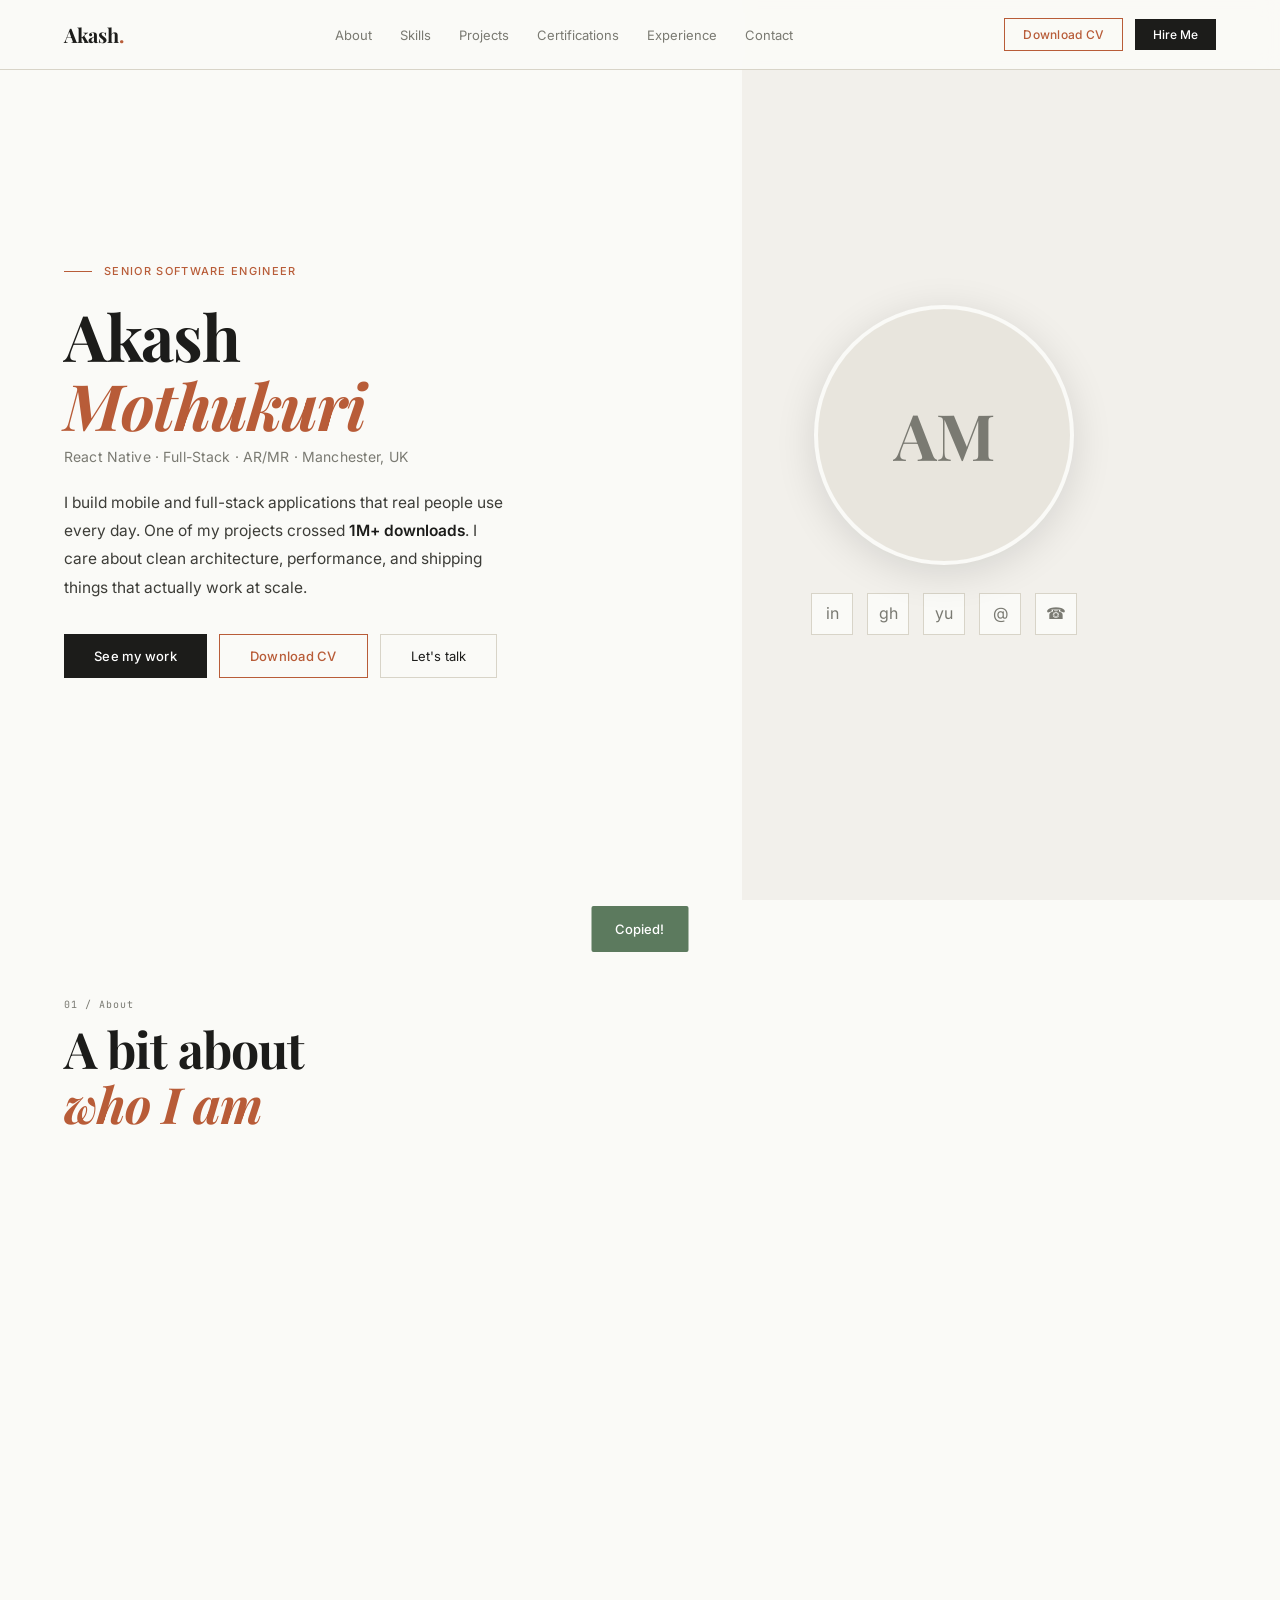
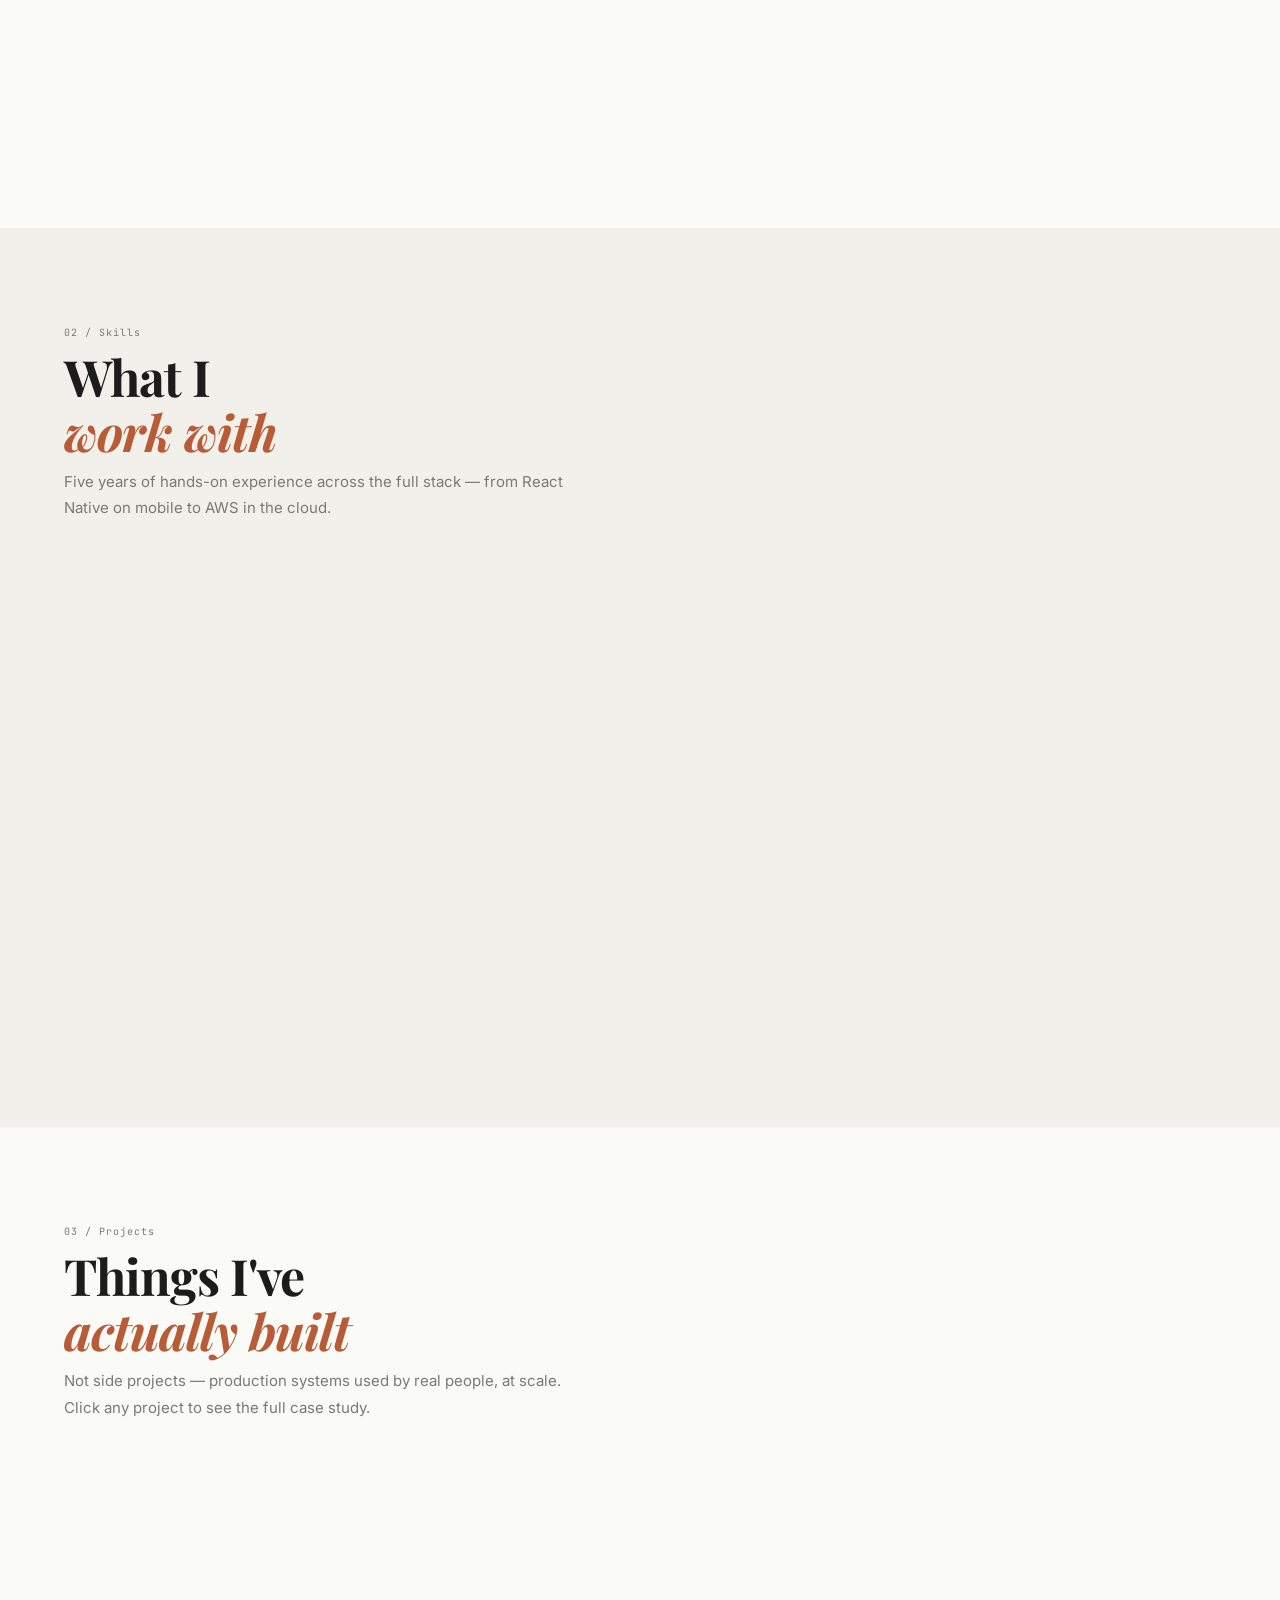
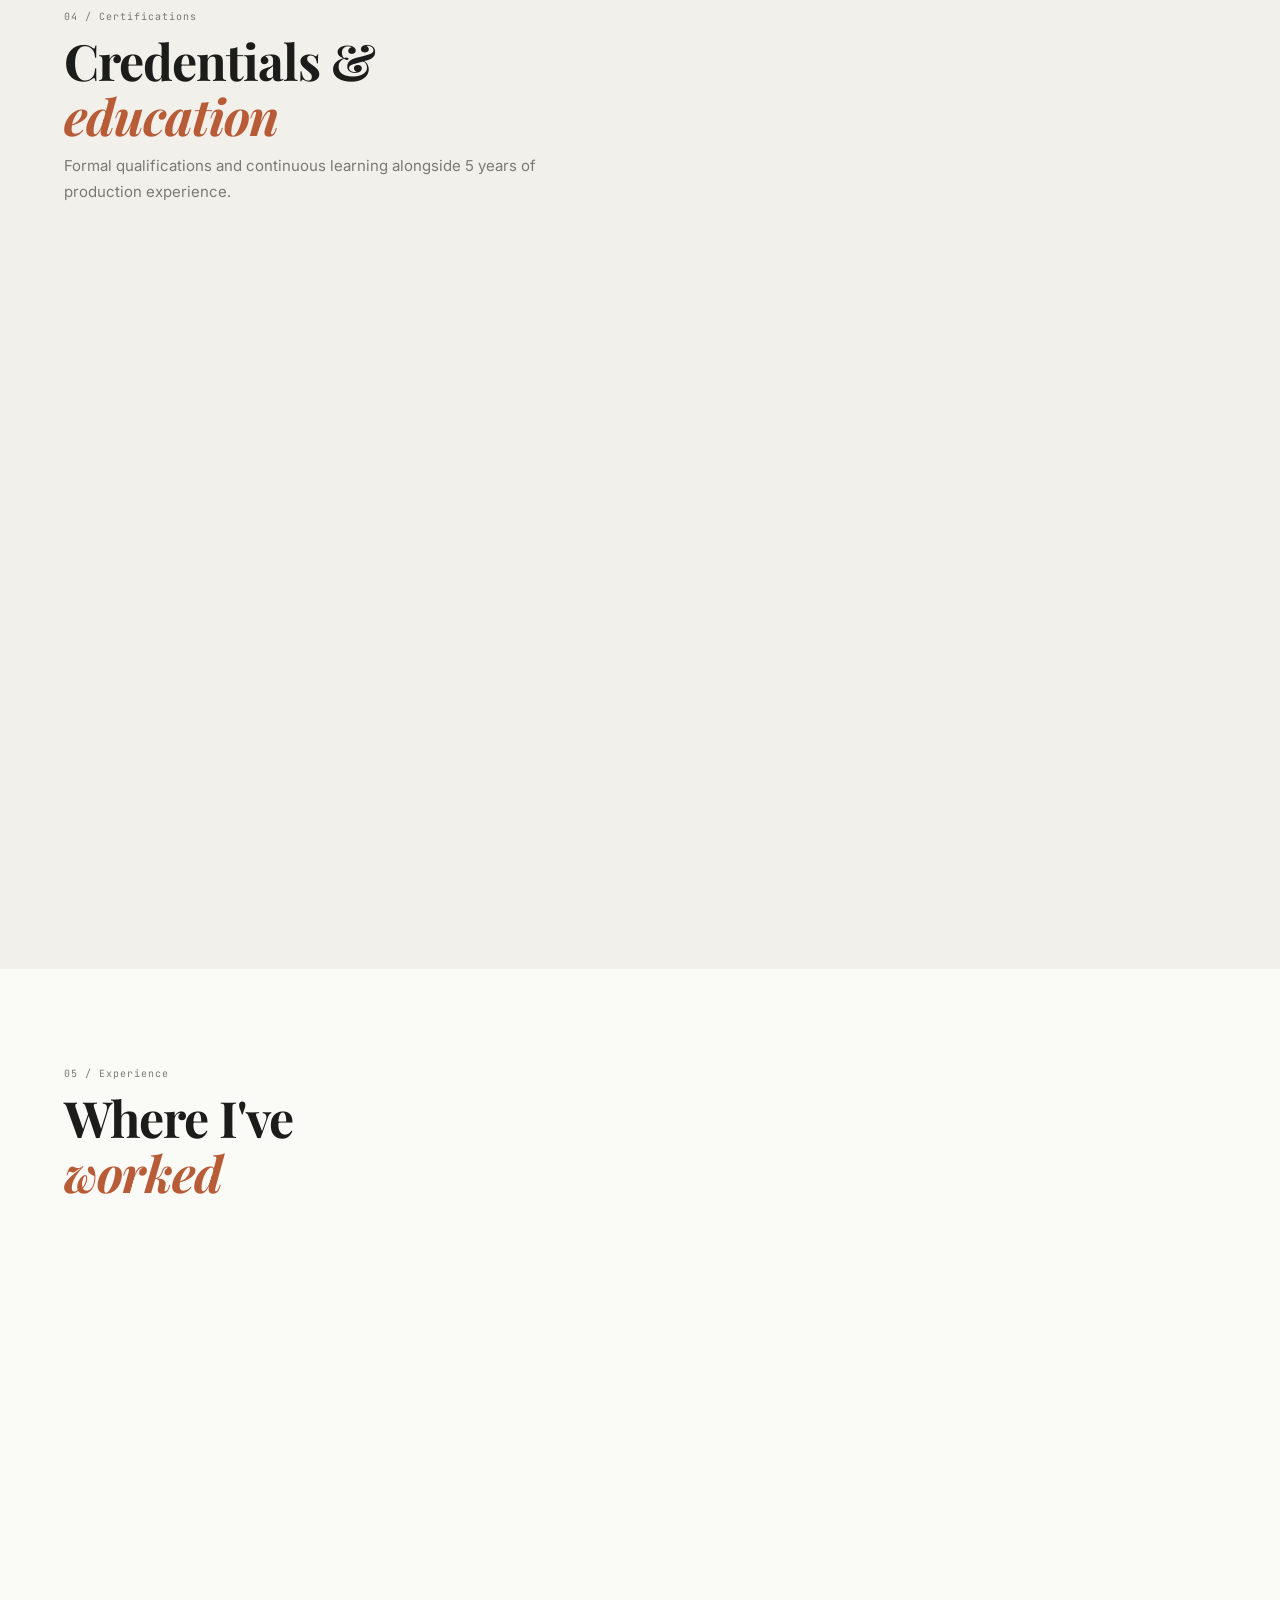
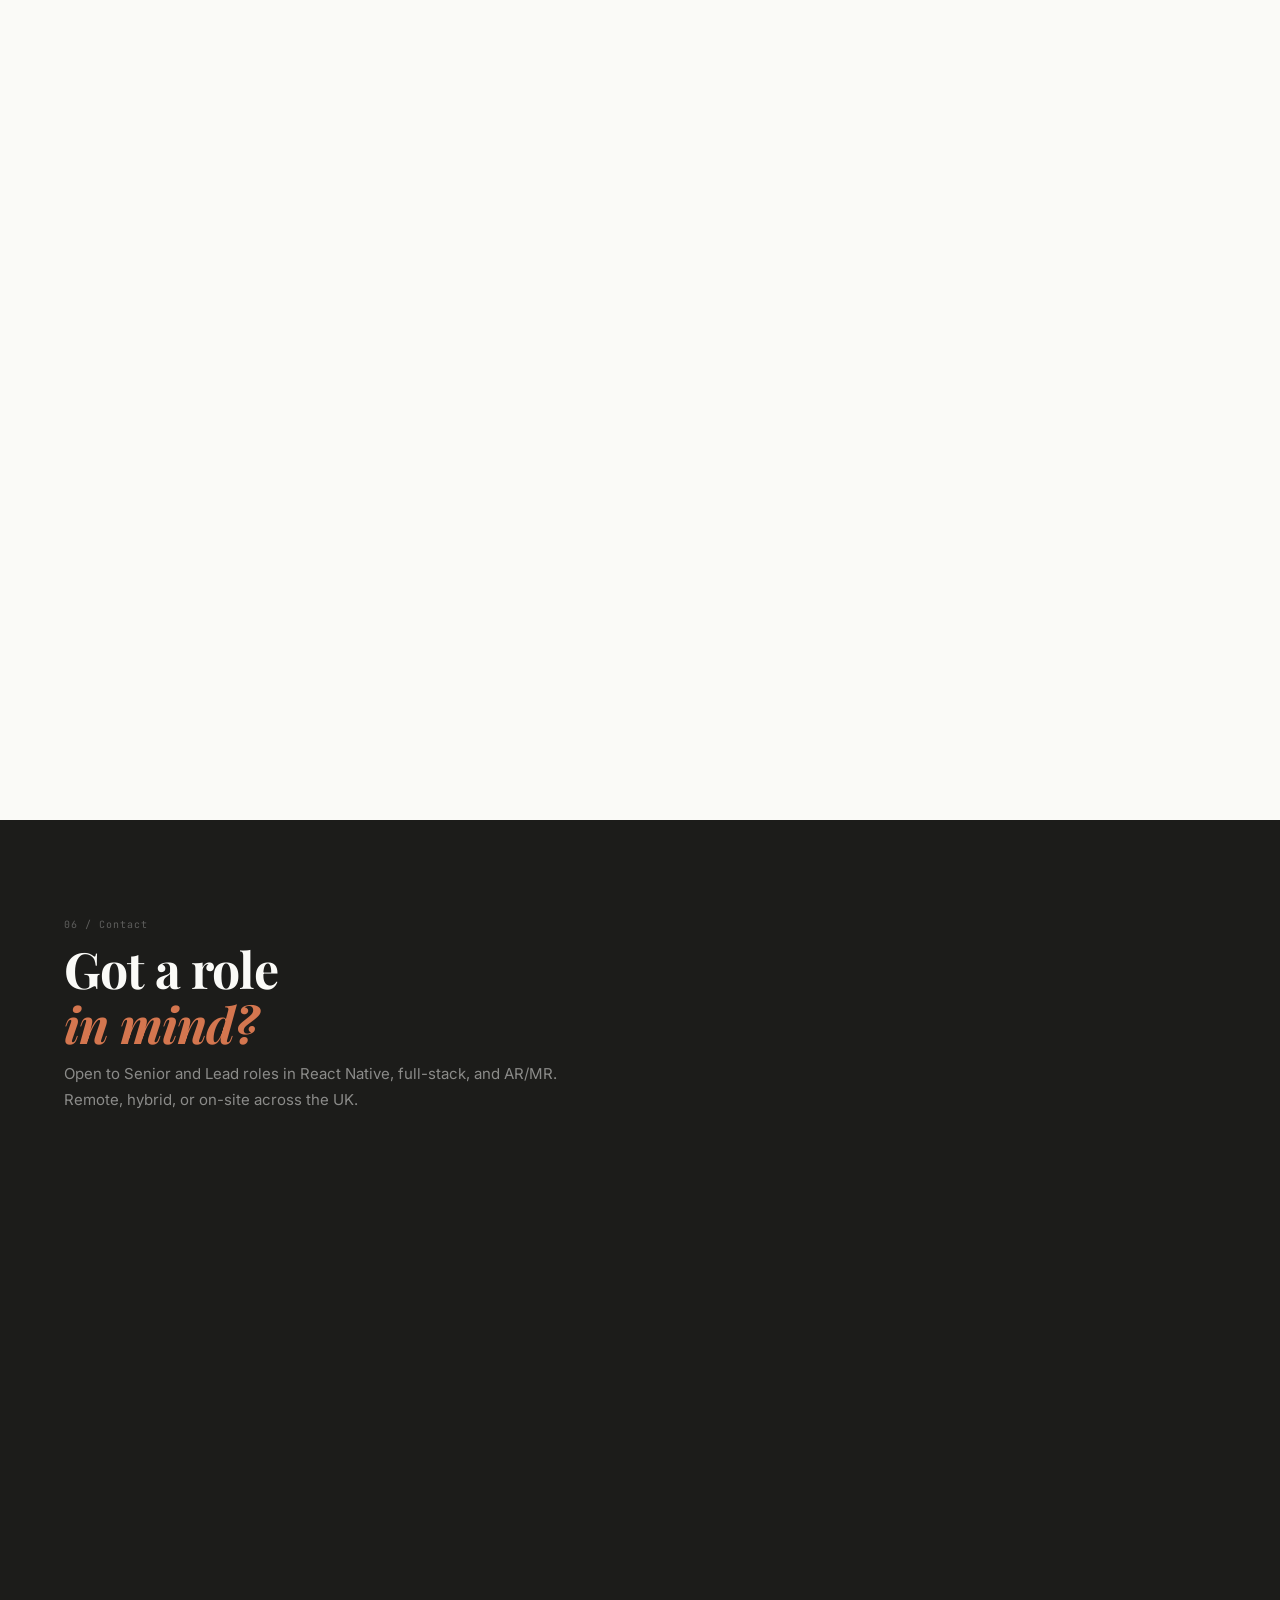
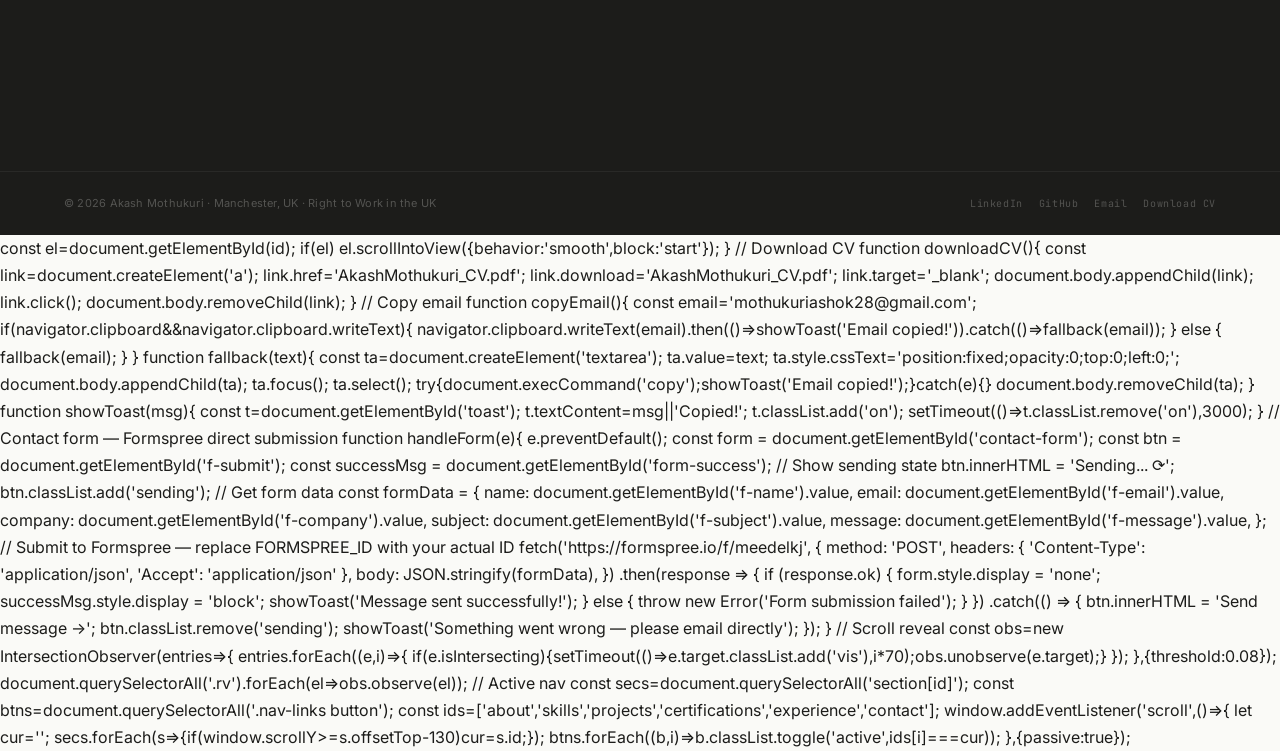
==== commit 3e3ce879: "Add files via upload" ====
--- a/Index.html
+++ b/Index.html
@@ -104,7 +104,7 @@
 /* ── PROJECTS ── */
 #projects{background:var(--paper);}
 .proj-list{display:flex;flex-direction:column;gap:0;}
-.proj-item{display:grid;grid-template-columns:64px 1fr 24px;align-items:start;gap:32px;padding:36px 0;border-bottom:1px solid var(--line);transition:all .2s;}
+.proj-item{display:grid;grid-template-columns:64px 1fr 24px;align-items:start;gap:32px;padding:36px 0;border-bottom:1px solid var(--line);transition:all .2s;cursor:pointer;}
 .proj-item:first-child{border-top:1px solid var(--line);}
 .proj-item:hover{background:var(--paper2);padding-left:16px;padding-right:16px;margin:0 -16px;}
 .proj-n{font-family:'JetBrains Mono',monospace;font-size:11px;color:var(--ink3);letter-spacing:.06em;padding-top:3px;}
@@ -183,7 +183,76 @@
 .f-soc-btn{font-family:'JetBrains Mono',monospace;font-size:10px;color:rgba(250,250,247,.25);background:none;border:none;cursor:pointer;letter-spacing:.06em;transition:color .2s;}
 .f-soc-btn:hover{color:var(--rust2);}
 
-/* ── TOAST ── */
+/* ── PROJECT MODAL ── */
+.modal-overlay{position:fixed;inset:0;background:rgba(28,28,26,0.92);z-index:500;display:flex;align-items:flex-start;justify-content:center;opacity:0;pointer-events:none;transition:opacity .3s ease;overflow-y:auto;padding:40px 20px;}
+.modal-overlay.open{opacity:1;pointer-events:all;}
+.modal-box{background:var(--paper);width:100%;max-width:860px;position:relative;transform:translateY(30px);transition:transform .3s ease;margin:auto;}
+.modal-overlay.open .modal-box{transform:translateY(0);}
+.modal-header{padding:40px 48px 32px;border-bottom:1px solid var(--line);position:relative;}
+.modal-close{position:absolute;top:20px;right:24px;background:none;border:none;font-size:22px;color:var(--ink3);cursor:pointer;width:40px;height:40px;display:flex;align-items:center;justify-content:center;transition:background .2s,color .2s;}
+.modal-close:hover{background:var(--paper2);color:var(--ink);}
+.modal-badges{display:flex;gap:8px;margin-bottom:14px;flex-wrap:wrap;}
+.modal-badge{font-family:'JetBrains Mono',monospace;font-size:10px;padding:4px 12px;letter-spacing:.06em;text-transform:uppercase;}
+.modal-badge.live{background:var(--sage);color:#fff;}
+.modal-badge.client{background:var(--rust);color:#fff;}
+.modal-badge.own{background:var(--ink);color:#fff;}
+.modal-badge.startup{background:#7C3AED;color:#fff;}
+.modal-title{font-family:'Playfair Display',serif;font-size:clamp(22px,4vw,34px);font-weight:700;color:var(--ink);line-height:1.1;letter-spacing:-.02em;}
+.modal-body{padding:40px 48px;}
+.modal-section{margin-bottom:32px;}
+.modal-section-title{font-family:'JetBrains Mono',monospace;font-size:10px;color:var(--rust);letter-spacing:.14em;text-transform:uppercase;margin-bottom:12px;display:flex;align-items:center;gap:8px;}
+.modal-section-title::after{content:'';flex:1;height:1px;background:var(--line);}
+.modal-text{font-size:15px;color:var(--ink2);line-height:1.85;}
+.modal-list{list-style:none;display:flex;flex-direction:column;gap:10px;margin-top:8px;}
+.modal-list li{font-size:14.5px;color:var(--ink2);line-height:1.7;padding-left:20px;position:relative;}
+.modal-list li::before{content:'';position:absolute;left:0;top:10px;width:6px;height:1px;background:var(--rust);}
+.modal-tags{display:flex;flex-wrap:wrap;gap:8px;}
+.modal-tag{font-family:'JetBrains Mono',monospace;font-size:10px;border:1px solid var(--line);color:var(--ink3);padding:5px 12px;letter-spacing:.04em;}
+.modal-metrics{display:grid;grid-template-columns:repeat(auto-fit,minmax(150px,1fr));gap:16px;}
+.modal-metric{background:var(--paper2);padding:16px 20px;border-left:3px solid var(--rust);}
+.modal-metric-num{font-family:'Playfair Display',serif;font-size:22px;font-weight:700;color:var(--ink);line-height:1;}
+.modal-metric-label{font-size:11px;color:var(--ink3);margin-top:4px;letter-spacing:.04em;}
+.modal-links{display:flex;gap:12px;flex-wrap:wrap;margin-top:8px;}
+.modal-link-btn{font-family:'Inter',sans-serif;font-size:13px;font-weight:500;padding:12px 24px;cursor:pointer;transition:all .2s;letter-spacing:.02em;border:none;}
+.modal-link-btn.primary{background:var(--ink);color:#fff;}
+.modal-link-btn.primary:hover{background:var(--rust);}
+.modal-link-btn.secondary{background:transparent;color:var(--ink);border:1px solid var(--line);}
+.modal-link-btn.secondary:hover{border-color:var(--rust);color:var(--rust);}
+.proj-item{cursor:pointer;}
+.proj-item:hover .proj-name{color:var(--rust);transition:color .2s;}
+@media(max-width:600px){.modal-header{padding:24px 20px 18px;}.modal-body{padding:24px 20px;}.modal-metrics{grid-template-columns:1fr 1fr;}}
+
+/* ── PROJECT MODAL ── */
+.modal-overlay{position:fixed;inset:0;background:rgba(0,0,0,0.75);z-index:500;display:flex;align-items:center;justify-content:center;padding:24px;opacity:0;pointer-events:none;transition:opacity .3s ease;}
+.modal-overlay.open{opacity:1;pointer-events:all;}
+.modal-box{background:var(--paper);color:var(--ink);width:100%;max-width:780px;max-height:90vh;overflow-y:auto;border-radius:4px;position:relative;transform:translateY(24px);transition:transform .3s ease;scrollbar-width:thin;}
+.modal-overlay.open .modal-box{transform:translateY(0);}
+.modal-header{padding:36px 40px 24px;border-bottom:1px solid var(--line);position:sticky;top:0;background:var(--paper);z-index:1;}
+.modal-close{position:absolute;top:20px;right:24px;background:none;border:none;font-size:22px;color:var(--ink3);cursor:pointer;transition:color .2s;line-height:1;padding:4px 8px;}
+.modal-close:hover{color:var(--rust);}
+.modal-type{font-family:'JetBrains Mono',monospace;font-size:10px;color:var(--rust);letter-spacing:.12em;text-transform:uppercase;margin-bottom:8px;}
+.modal-title{font-family:'Playfair Display',serif;font-size:clamp(22px,4vw,32px);font-weight:700;line-height:1.1;letter-spacing:-.01em;color:var(--ink);margin-bottom:12px;}
+.modal-badges{display:flex;gap:8px;flex-wrap:wrap;}
+.modal-badge{font-family:'JetBrains Mono',monospace;font-size:10px;padding:4px 12px;border-radius:20px;letter-spacing:.06em;}
+.modal-body{padding:32px 40px;}
+.modal-section{margin-bottom:28px;}
+.modal-section-title{font-family:'JetBrains Mono',monospace;font-size:10px;color:var(--ink3);letter-spacing:.12em;text-transform:uppercase;margin-bottom:10px;padding-bottom:8px;border-bottom:1px solid var(--line);}
+.modal-text{font-size:15px;color:var(--ink2);line-height:1.8;}
+.modal-features{list-style:none;display:flex;flex-direction:column;gap:8px;}
+.modal-features li{font-size:14px;color:var(--ink2);padding-left:18px;position:relative;line-height:1.65;}
+.modal-features li::before{content:'';position:absolute;left:0;top:10px;width:6px;height:1px;background:var(--rust);}
+.modal-tags{display:flex;flex-wrap:wrap;gap:6px;}
+.modal-tag{font-family:'JetBrains Mono',monospace;font-size:10px;border:1px solid var(--line);color:var(--ink3);padding:4px 10px;letter-spacing:.03em;}
+.modal-metrics{display:grid;grid-template-columns:repeat(auto-fit,minmax(140px,1fr));gap:12px;}
+.modal-metric{background:var(--paper2);padding:16px;border-left:3px solid var(--rust);}
+.modal-metric-num{font-family:'Playfair Display',serif;font-size:22px;font-weight:700;color:var(--ink);line-height:1;}
+.modal-metric-label{font-size:11px;color:var(--ink3);margin-top:4px;letter-spacing:.04em;}
+.modal-links{display:flex;gap:12px;flex-wrap:wrap;padding:24px 40px;border-top:1px solid var(--line);background:var(--paper2);}
+.modal-link-btn{font-family:'Inter',sans-serif;font-size:13px;font-weight:500;background:var(--ink);color:#fff;border:none;padding:12px 28px;cursor:pointer;transition:background .2s;text-decoration:none;display:inline-block;}
+.modal-link-btn:hover{background:var(--rust);}
+.modal-link-btn.outline{background:transparent;color:var(--ink);border:1px solid var(--line);}
+.modal-link-btn.outline:hover{border-color:var(--rust);color:var(--rust);}
+@media(max-width:600px){.modal-header,.modal-body{padding:24px 20px;}.modal-links{padding:20px;}.modal-metrics{grid-template-columns:1fr 1fr;}}
 #toast{position:fixed;bottom:28px;left:50%;transform:translateX(-50%) translateY(80px);background:var(--sage);color:#fff;font-family:'Inter',sans-serif;font-size:13px;padding:12px 24px;z-index:9999;transition:transform .3s cubic-bezier(.34,1.56,.64,1);pointer-events:none;white-space:nowrap;border-radius:2px;font-weight:500;}
 #toast.on{transform:translateX(-50%) translateY(0);}
 
@@ -316,84 +385,71 @@
   <div class="section-header">
     <div class="s-num">03 / Projects</div>
     <h2 class="s-heading">Things I've<br><em>actually built</em></h2>
-    <p class="s-sub">Not side projects — production systems used by real people, at scale.</p>
+    <p class="s-sub">Not side projects — production systems used by real people, at scale. Click any project to see the full case study.</p>
   </div>
   <div class="proj-list">
-    <div class="proj-item rv">
+    <div class="proj-item rv" onclick="openModal('modal-ts')">
       <div class="proj-n">01</div>
       <div class="proj-body">
         <div class="proj-name">Tropical Smoothie Cafe® — 1M+ Downloads</div>
-        <p class="proj-desc">One of the most-downloaded food ordering apps in the US, used by hundreds of thousands of customers daily. As part of the core development team, I owned the end-to-end ordering flow — from menu browsing and item customisation to checkout and order tracking. I built the Tropic Rewards® loyalty system, allowing customers to earn points and redeem free items. Introduced offline order support so customers could place orders even with poor signal — order success rates improved by 10% and user retention increased by 12%. Developed custom loading and transition animations using Reanimated and Lottie, boosting overall app responsiveness by 20%. Also implemented accessibility features including screen reader compatibility and voice command support, increasing accessibility usage by 15%.</p>
-        <div class="proj-tags"><span class="ptag">React Native</span><span class="ptag">TypeScript</span><span class="ptag">Firebase</span><span class="ptag">Redux</span><span class="ptag">Reanimated</span><span class="ptag">Lottie</span><span class="ptag">Offline Support</span></div>
+        <p class="proj-desc">One of the most-downloaded food ordering apps in the US. Built for a leading smoothie and food chain with hundreds of thousands of active daily users across the country. Click to read the full case study.</p>
+        <div class="proj-tags"><span class="ptag">React Native</span><span class="ptag">TypeScript</span><span class="ptag">Firebase</span><span class="ptag">Redux</span><span class="ptag">Reanimated</span></div>
         <div class="proj-metrics"><span class="pmet">1M+ Downloads</span><span class="pmet">Order success +10%</span><span class="pmet">Responsiveness +20%</span></div>
-        <div style="display:flex;gap:10px;margin-top:8px;flex-wrap:wrap;">
-          <button class="pc-btn" onclick="window.open('https://www.tropicalsmoothiecafe.com/app','_blank','noopener')">Visit App Page →</button>
-        </div>
       </div>
       <div class="proj-arr">→</div>
     </div>
-    <div class="proj-item rv">
+
+    <div class="proj-item rv" onclick="openModal('modal-zeller')">
       <div class="proj-n">02</div>
       <div class="proj-body">
-        <div class="proj-name">Zeller — Fintech POS & Payments Platform <span style="font-size:11px;background:#B85C38;color:#fff;padding:3px 10px;border-radius:20px;font-family:'Inter',sans-serif;font-weight:500;vertical-align:middle;margin-left:8px;">Client Project</span></div>
-        <p class="proj-desc">Zeller is a leading fintech company trusted by 100,000+ businesses across the UK — including Dominos, Baskin Robbins, and thousands of independent retailers. I was brought in to build their mobile POS and payments platform from the ground up. I designed the full transaction architecture — handling payment flows, real-time order processing, secure API integrations, and resilient retry logic to ensure no transaction was ever lost even under poor connectivity. The platform had to support high-frequency, concurrent transactions with zero tolerance for failure. I achieved 99.8% uptime with 10,000+ concurrent users and cut API response times by 25% through targeted query optimisation. Every line of code had real financial consequences — which sharpened my approach to security, error handling, and system resilience significantly.</p>
-        <div class="proj-tags"><span class="ptag">React Native</span><span class="ptag">Node.js</span><span class="ptag">AWS</span><span class="ptag">MongoDB</span><span class="ptag">Redux</span><span class="ptag">REST APIs</span><span class="ptag">Fintech</span><span class="ptag">POS</span></div>
-        <div class="proj-metrics"><span class="pmet">100,000+ businesses</span><span class="pmet">10,000+ concurrent users</span><span class="pmet">99.8% uptime</span><span class="pmet">API speed +25%</span></div>
-        <div style="display:flex;gap:10px;margin-top:8px;">
-          <button class="pc-btn" onclick="window.open('https://www.myzeller.com/gb','_blank','noopener')">Visit Zeller →</button>
-        </div>
+        <div class="proj-name">Zeller — Fintech POS & Payments Platform <span style="font-size:11px;background:#B85C38;color:#fff;padding:3px 10px;border-radius:20px;font-family:'Inter',sans-serif;font-weight:500;vertical-align:middle;margin-left:8px;">Client</span></div>
+        <p class="proj-desc">Mobile POS and payments platform for Zeller — a fintech company trusted by 100,000+ businesses across the UK including Dominos and Baskin Robbins. Click to read the full case study.</p>
+        <div class="proj-tags"><span class="ptag">React Native</span><span class="ptag">Node.js</span><span class="ptag">AWS</span><span class="ptag">MongoDB</span><span class="ptag">REST APIs</span></div>
+        <div class="proj-metrics"><span class="pmet">100,000+ businesses</span><span class="pmet">99.8% uptime</span><span class="pmet">API speed +25%</span></div>
       </div>
       <div class="proj-arr">→</div>
     </div>
-    <div class="proj-item rv">
+
+    <div class="proj-item rv" onclick="openModal('modal-tiluf')">
       <div class="proj-n">03</div>
       <div class="proj-body">
         <div class="proj-name">Tiluf — Augmented Reality Social Network</div>
-        <p class="proj-desc">Tiluf is a hyper-reality social networking app that solves a genuine human problem — how do you connect with interesting people physically around you without the awkwardness of cold approaches? Using Google ARCore and ARKit, the app overlays a user's name, interests, and openness to being approached directly above them in Augmented Reality as you look through your camera. I led the development of the full mobile app — built the real-time AR overlay engine, implemented Bluetooth and GPS proximity detection that reduced connection time between users by 40%, and integrated blockchain-verified profiles that increased user engagement by 25%. I also developed the app with a strong focus on accessibility — AR content was made compatible with screen readers and voice commands, increasing accessibility usage by 15% and engagement from users with motor impairments by 20%. Users can leave compliments, comment on shared interests, or bond over hobbies — all through the app, without saying a word.</p>
-        <div class="proj-tags"><span class="ptag">React Native</span><span class="ptag">Google ARCore</span><span class="ptag">ARKit</span><span class="ptag">Python</span><span class="ptag">Firebase</span><span class="ptag">Blockchain</span><span class="ptag">GPS/BT</span></div>
+        <p class="proj-desc">Hyper-reality social networking app that uses AR to show nearby users' names and interests as overlays in the real world. Built with Google ARCore and ARKit. Click to read the full case study.</p>
+        <div class="proj-tags"><span class="ptag">React Native</span><span class="ptag">Google ARCore</span><span class="ptag">ARKit</span><span class="ptag">Blockchain</span><span class="ptag">GPS/BT</span></div>
         <div class="proj-metrics"><span class="pmet">Connection time -40%</span><span class="pmet">Engagement +25%</span></div>
-        <div style="display:flex;gap:10px;margin-top:8px;">
-          <button class="pc-btn" onclick="window.open('http://www.tiluf.com','_blank','noopener')">Visit Website →</button>
-        </div>
       </div>
       <div class="proj-arr">→</div>
     </div>
-    <div class="proj-item rv">
+
+    <div class="proj-item rv" onclick="openModal('modal-coral')">
       <div class="proj-n">04</div>
       <div class="proj-body">
         <div class="proj-name">Coral — Super Community Management Platform</div>
-        <p class="proj-desc">Community managers today struggle with fragmented communication — their members are spread across Slack, WhatsApp, Telegram, Discord, and more. Coral solves this by consolidating all major communication channels into a single unified real-time dashboard. You can list your WhatsApp groups, Telegram channels, Slack workspaces, and Discord servers — and manage them all from one place. I was the sole tech lead — handling everything from UI/UX design to backend integration and AWS deployment. I built an intuitive dashboard with real-time updates and notifications enabling users to manage large communities efficiently. Reduced app load times by 35% through performance optimisation and achieved 99.9% GPS tracking accuracy for location-based community features. Took the entire product from zero to live on the Google Play Store — designing the React web frontend, React Native mobile app, Java/SpringBoot backend, and full AWS/Firebase infrastructure.</p>
-        <div class="proj-tags"><span class="ptag">React</span><span class="ptag">React Native</span><span class="ptag">Java</span><span class="ptag">SpringBoot</span><span class="ptag">AWS</span><span class="ptag">Firebase</span><span class="ptag">Real-time</span></div>
+        <p class="proj-desc">Full-stack platform that consolidates Slack, WhatsApp, Telegram, and Discord into one unified real-time dashboard for community managers. Click to read the full case study.</p>
+        <div class="proj-tags"><span class="ptag">React</span><span class="ptag">React Native</span><span class="ptag">Java</span><span class="ptag">SpringBoot</span><span class="ptag">AWS</span></div>
         <div class="proj-metrics"><span class="pmet">4 platforms unified</span><span class="pmet">Zero to production</span><span class="pmet">Google Play Store</span></div>
       </div>
       <div class="proj-arr">→</div>
     </div>
 
-    <div class="proj-item rv">
+    <div class="proj-item rv" onclick="openModal('modal-yield')">
       <div class="proj-n">05</div>
       <div class="proj-body">
-        <div class="proj-name">Yield Union — AI-Powered Creator Funding Platform <span style="font-size:12px;background:#5C7A5E;color:#fff;padding:3px 10px;border-radius:20px;font-family:'Inter',sans-serif;font-weight:500;vertical-align:middle;margin-left:8px;">Live</span></div>
-        <p class="proj-desc">YouTube creators face a fundamental problem — they have to spend money producing content before they earn any revenue from it. Banks won't lend against future ad revenue, and investors want equity. Yield Union solves this by providing upfront capital to creators based on their projected earnings, which they repay through a transparent revenue-sharing model — no loans, no collateral, no equity dilution. As Tech Co-founder, I built the entire platform including an AI prediction engine that analyses a creator's historical video performance, subscriber growth patterns, and revenue data to forecast how much their next 5–10 videos will generate. This powers our funding decisions and gives creators full visibility into their earning potential before they even hit record. The platform is live at yiyuu.com and actively onboarding YouTube creators.</p>
-        <div class="proj-tags"><span class="ptag">React</span><span class="ptag">Node.js</span><span class="ptag">Python</span><span class="ptag">AI/ML</span><span class="ptag">Revenue Modelling</span><span class="ptag">Full-Stack</span></div>
+        <div class="proj-name">Yield Union — AI-Powered Creator Funding <span style="font-size:11px;background:#5C7A5E;color:#fff;padding:3px 10px;border-radius:20px;font-family:'Inter',sans-serif;font-weight:500;vertical-align:middle;margin-left:8px;">Live</span></div>
+        <p class="proj-desc">Co-founded platform that provides upfront capital to YouTube creators based on AI-predicted ad revenue. No loans, no equity dilution. Click to read the full case study.</p>
+        <div class="proj-tags"><span class="ptag">React</span><span class="ptag">Node.js</span><span class="ptag">Python</span><span class="ptag">AI/ML</span><span class="ptag">Full-Stack</span></div>
         <div class="proj-metrics"><span class="pmet">Live product</span><span class="pmet">AI revenue prediction</span><span class="pmet">Mar 2024 — Present</span></div>
-        <button class="pc-btn" style="margin-top:4px;" onclick="window.open('https://www.yiyuu.com','_blank','noopener')">Visit Yield Union →</button>
       </div>
       <div class="proj-arr">→</div>
     </div>
 
-    <div class="proj-item rv">
+    <div class="proj-item rv" onclick="openModal('modal-zigzag')">
       <div class="proj-n">06</div>
       <div class="proj-body">
-        <div class="proj-name">Zig-Zag AI — Smart CCTV Surveillance Platform <span style="font-size:11px;background:#B85C38;color:#fff;padding:3px 10px;border-radius:20px;font-family:'Inter',sans-serif;font-weight:500;vertical-align:middle;margin-left:8px;">Client Project</span></div>
-        <p class="proj-desc">Most businesses have CCTV cameras but lack the staff to monitor them 24/7. Zig-Zag AI solves this by turning any existing camera into an intelligent AI-powered supervisor that never sleeps. I built the React Native mobile application — the primary interface through which users receive live alerts, review flagged footage, and manage their camera network from anywhere. Beyond the surveillance features, I developed NLP-based voice command functionality and AI-powered analytics that improved task handling speed by 35%. Integrated GPS-based task allocation and real-time communication features that reduced task completion delays by 20%. The app handles real-time push notifications, live video streaming, and instant alert responses reliably across both iOS and Android — available on App Store and Google Play Store.</p>
-        <div class="proj-tags"><span class="ptag">React Native</span><span class="ptag">NLP Voice Commands</span><span class="ptag">AI Analytics</span><span class="ptag">GPS Task Allocation</span><span class="ptag">Live Streaming</span><span class="ptag">iOS</span><span class="ptag">Android</span></div>
-        <div class="proj-metrics"><span class="pmet">Task speed +35%</span><span class="pmet">Completion delays -20%</span><span class="pmet">iOS & Android live</span></div>
-        <div style="display:flex;gap:10px;margin-top:8px;">
-          <button class="pc-btn" onclick="window.open('https://www.zig-zag.ai','_blank','noopener')">Visit Zig-Zag AI →</button>
-        </div>
-      </div>
-      <div class="proj-arr">→</div>
-    </div>
+        <div class="proj-name">Zig-Zag AI — Smart CCTV Surveillance <span style="font-size:11px;background:#B85C38;color:#fff;padding:3px 10px;border-radius:20px;font-family:'Inter',sans-serif;font-weight:500;vertical-align:middle;margin-left:8px;">Client</span></div>
+        <p class="proj-desc">AI-powered surveillance platform that turns any existing CCTV camera into a 24/7 intelligent supervisor with real-time alerts and NLP voice commands. Click to read the full case study.</p>
+        <div class="proj-tags"><span class="ptag">React Native</span><span class="ptag">NLP</span><span class="ptag">AI Analytics</span><span class="ptag">GPS</span><span class="ptag">iOS/Android</span></div>
+        <div class="proj-metrics"><span class="pmet">Task speed +35%</span><span class="pmet">Delays -20%</span><span class="pmet">iOS & Android</span></div>
       </div>
       <div class="proj-arr">→</div>
     </div>
@@ -594,9 +650,349 @@
   </div>
 </footer>
 
+<!-- ═══════════════════════════════════════════════════ -->
+<!-- PROJECT MODALS                                      -->
+<!-- ═══════════════════════════════════════════════════ -->
+
+<!-- MODAL 1: Tropical Smoothie -->
+<div class="modal-overlay" id="modal-ts" onclick="closeModalOutside(event,'modal-ts')">
+  <div class="modal-box">
+    <div class="modal-header">
+      <button class="modal-close" onclick="closeModal('modal-ts')">✕</button>
+      <div class="modal-type">Client Project · Mobile App</div>
+      <div class="modal-title">Tropical Smoothie Cafe®<br>1M+ Downloads</div>
+      <div class="modal-badges">
+        <span class="modal-badge" style="background:#F0FDF4;color:#15803D;">Consumer App</span>
+        <span class="modal-badge" style="background:#FEF3C7;color:#92400E;">Food & Beverage</span>
+        <span class="modal-badge" style="background:#EFF6FF;color:#1D4ED8;">React Native</span>
+      </div>
+    </div>
+    <div class="modal-body">
+      <div class="modal-section">
+        <div class="modal-section-title">What Is This Project</div>
+        <p class="modal-text">Tropical Smoothie Cafe is one of the most-downloaded food ordering apps in the United States, serving hundreds of thousands of customers every single day. The app allows customers to browse the full menu, customise their smoothies and food items, place orders for pickup or delivery, earn loyalty rewards, and pay — all from their phone. The chain has hundreds of locations across the US and the app is central to how they operate.</p>
+      </div>
+      <div class="modal-section">
+        <div class="modal-section-title">What I Built</div>
+        <ul class="modal-features">
+          <li>Owned the end-to-end ordering flow — menu browsing, item customisation, checkout, and order tracking</li>
+          <li>Built the Tropic Rewards® loyalty system — points earning, reward redemption, and tier management</li>
+          <li>Implemented offline order support so customers could place orders without a stable internet connection</li>
+          <li>Developed custom loading and transition animations using Reanimated and Lottie for a premium feel</li>
+          <li>Added accessibility features including screen reader compatibility and voice command support</li>
+          <li>Worked within a structured Scrum team with fortnightly production deployments</li>
+        </ul>
+      </div>
+      <div class="modal-section">
+        <div class="modal-section-title">Tech Stack</div>
+        <div class="modal-tags">
+          <span class="modal-tag">React Native</span><span class="modal-tag">TypeScript</span><span class="modal-tag">Firebase</span><span class="modal-tag">Redux</span><span class="modal-tag">Reanimated</span><span class="modal-tag">Lottie</span><span class="modal-tag">REST APIs</span><span class="modal-tag">Offline Storage</span>
+        </div>
+      </div>
+      <div class="modal-section">
+        <div class="modal-section-title">Results & Impact</div>
+        <div class="modal-metrics">
+          <div class="modal-metric"><div class="modal-metric-num">1M+</div><div class="modal-metric-label">App Downloads</div></div>
+          <div class="modal-metric"><div class="modal-metric-num">+10%</div><div class="modal-metric-label">Order Success Rate</div></div>
+          <div class="modal-metric"><div class="modal-metric-num">+20%</div><div class="modal-metric-label">App Responsiveness</div></div>
+          <div class="modal-metric"><div class="modal-metric-num">+12%</div><div class="modal-metric-label">User Retention</div></div>
+          <div class="modal-metric"><div class="modal-metric-num">+15%</div><div class="modal-metric-label">Accessibility Usage</div></div>
+        </div>
+      </div>
+    </div>
+    <div class="modal-links">
+      <button class="modal-link-btn" onclick="window.open('https://www.tropicalsmoothiecafe.com/app','_blank','noopener')">Visit App Page →</button>
+      <button class="modal-link-btn outline" onclick="closeModal('modal-ts')">Close</button>
+    </div>
+  </div>
+</div>
+
+<!-- MODAL 2: Zeller -->
+<div class="modal-overlay" id="modal-zeller" onclick="closeModalOutside(event,'modal-zeller')">
+  <div class="modal-box">
+    <div class="modal-header">
+      <button class="modal-close" onclick="closeModal('modal-zeller')">✕</button>
+      <div class="modal-type">Client Project · Fintech · POS Platform</div>
+      <div class="modal-title">Zeller<br>Fintech POS & Payments</div>
+      <div class="modal-badges">
+        <span class="modal-badge" style="background:#FEF2F2;color:#DC2626;">Fintech</span>
+        <span class="modal-badge" style="background:#F0FDF4;color:#15803D;">100,000+ Businesses</span>
+        <span class="modal-badge" style="background:#EFF6FF;color:#1D4ED8;">React Native</span>
+      </div>
+    </div>
+    <div class="modal-body">
+      <div class="modal-section">
+        <div class="modal-section-title">What Is This Project</div>
+        <p class="modal-text">Zeller is a leading UK fintech company that provides card payment terminals, business bank accounts, and POS systems to over 100,000 businesses — including major chains like Dominos and Baskin Robbins, as well as thousands of independent retailers and hospitality businesses. Their mobile app is the primary tool merchants use to manage transactions, track sales, and run their business from anywhere.</p>
+      </div>
+      <div class="modal-section">
+        <div class="modal-section-title">What I Built</div>
+        <ul class="modal-features">
+          <li>Designed and built the mobile POS and payments platform from the ground up as a greenfield project</li>
+          <li>Architected the full transaction system — payment flows, real-time order processing, and state synchronisation</li>
+          <li>Built secure API integrations with resilient retry logic ensuring no transaction was ever lost under poor connectivity</li>
+          <li>Implemented real-time order processing supporting 10,000+ concurrent sessions simultaneously</li>
+          <li>Optimised REST APIs (Node.js/MongoDB) cutting average response times by 25%</li>
+          <li>Applied TDD with 80%+ test coverage — reduced production defects by 25%</li>
+          <li>Managed iOS and Android releases via Fastlane and GitHub Actions CI/CD pipelines</li>
+        </ul>
+      </div>
+      <div class="modal-section">
+        <div class="modal-section-title">Tech Stack</div>
+        <div class="modal-tags">
+          <span class="modal-tag">React Native</span><span class="modal-tag">TypeScript</span><span class="modal-tag">Node.js</span><span class="modal-tag">MongoDB</span><span class="modal-tag">AWS</span><span class="modal-tag">Redux</span><span class="modal-tag">REST APIs</span><span class="modal-tag">Fastlane</span><span class="modal-tag">GitHub Actions</span><span class="modal-tag">TDD</span>
+        </div>
+      </div>
+      <div class="modal-section">
+        <div class="modal-section-title">Results & Impact</div>
+        <div class="modal-metrics">
+          <div class="modal-metric"><div class="modal-metric-num">100k+</div><div class="modal-metric-label">Businesses Using It</div></div>
+          <div class="modal-metric"><div class="modal-metric-num">99.8%</div><div class="modal-metric-label">Uptime Achieved</div></div>
+          <div class="modal-metric"><div class="modal-metric-num">10k+</div><div class="modal-metric-label">Concurrent Users</div></div>
+          <div class="modal-metric"><div class="modal-metric-num">+25%</div><div class="modal-metric-label">API Speed Improvement</div></div>
+          <div class="modal-metric"><div class="modal-metric-num">-25%</div><div class="modal-metric-label">Production Defects</div></div>
+        </div>
+      </div>
+    </div>
+    <div class="modal-links">
+      <button class="modal-link-btn" onclick="window.open('https://www.myzeller.com/gb','_blank','noopener')">Visit Zeller →</button>
+      <button class="modal-link-btn outline" onclick="closeModal('modal-zeller')">Close</button>
+    </div>
+  </div>
+</div>
+
+<!-- MODAL 3: Tiluf -->
+<div class="modal-overlay" id="modal-tiluf" onclick="closeModalOutside(event,'modal-tiluf')">
+  <div class="modal-box">
+    <div class="modal-header">
+      <button class="modal-close" onclick="closeModal('modal-tiluf')">✕</button>
+      <div class="modal-type">Own Product · AR · Social Networking</div>
+      <div class="modal-title">Tiluf<br>Hyper-Reality Social Network</div>
+      <div class="modal-badges">
+        <span class="modal-badge" style="background:#FAF5FF;color:#7E22CE;">Augmented Reality</span>
+        <span class="modal-badge" style="background:#FFF7ED;color:#C2410C;">Blockchain</span>
+        <span class="modal-badge" style="background:#EFF6FF;color:#1D4ED8;">React Native</span>
+      </div>
+    </div>
+    <div class="modal-body">
+      <div class="modal-section">
+        <div class="modal-section-title">What Is This Project</div>
+        <p class="modal-text">Tiluf is a hyper-reality social networking app that solves a genuine human problem — how do you connect with the interesting people physically around you without the awkwardness of cold approaches? The app uses Augmented Reality to overlay a person's name, interests, and openness to being approached directly above them in the real world as you look through your phone camera. If you want to connect, you can leave a compliment, comment on what they're doing, or bond over shared interests — all through the app, with just a single click.</p>
+      </div>
+      <div class="modal-section">
+        <div class="modal-section-title">What I Built</div>
+        <ul class="modal-features">
+          <li>Led the full mobile app development — sole tech lead on the React Native application</li>
+          <li>Built the real-time AR overlay engine using Google ARCore (Android) and ARKit (iOS)</li>
+          <li>Implemented Bluetooth and GPS proximity detection for real-time user discovery</li>
+          <li>Integrated blockchain-verified profiles to ensure authenticity of user identities</li>
+          <li>Built interaction system — compliments, comments, and interest-based bonding with single-click UX</li>
+          <li>Developed full accessibility support — AR content compatible with screen readers and voice commands</li>
+          <li>Collaborated with a dynamic team bridging digital and physical world interaction</li>
+        </ul>
+      </div>
+      <div class="modal-section">
+        <div class="modal-section-title">Tech Stack</div>
+        <div class="modal-tags">
+          <span class="modal-tag">React Native</span><span class="modal-tag">Google ARCore</span><span class="modal-tag">ARKit</span><span class="modal-tag">Python</span><span class="modal-tag">Firebase</span><span class="modal-tag">Blockchain</span><span class="modal-tag">Bluetooth API</span><span class="modal-tag">GPS</span>
+        </div>
+      </div>
+      <div class="modal-section">
+        <div class="modal-section-title">Results & Impact</div>
+        <div class="modal-metrics">
+          <div class="modal-metric"><div class="modal-metric-num">-40%</div><div class="modal-metric-label">Connection Time</div></div>
+          <div class="modal-metric"><div class="modal-metric-num">+25%</div><div class="modal-metric-label">User Engagement</div></div>
+          <div class="modal-metric"><div class="modal-metric-num">+15%</div><div class="modal-metric-label">Accessibility Usage</div></div>
+          <div class="modal-metric"><div class="modal-metric-num">+20%</div><div class="modal-metric-label">Motor Impairment Engagement</div></div>
+        </div>
+      </div>
+    </div>
+    <div class="modal-links">
+      <button class="modal-link-btn" onclick="window.open('http://www.tiluf.com','_blank','noopener')">Visit Tiluf →</button>
+      <button class="modal-link-btn outline" onclick="closeModal('modal-tiluf')">Close</button>
+    </div>
+  </div>
+</div>
+
+<!-- MODAL 4: Coral -->
+<div class="modal-overlay" id="modal-coral" onclick="closeModalOutside(event,'modal-coral')">
+  <div class="modal-box">
+    <div class="modal-header">
+      <button class="modal-close" onclick="closeModal('modal-coral')">✕</button>
+      <div class="modal-type">Own Product · Full-Stack · Community Platform</div>
+      <div class="modal-title">Coral<br>Super Community Management</div>
+      <div class="modal-badges">
+        <span class="modal-badge" style="background:#F0FDF4;color:#15803D;">Google Play Store</span>
+        <span class="modal-badge" style="background:#EFF6FF;color:#1D4ED8;">Full-Stack</span>
+        <span class="modal-badge" style="background:#FFF7ED;color:#C2410C;">Sole Tech Lead</span>
+      </div>
+    </div>
+    <div class="modal-body">
+      <div class="modal-section">
+        <div class="modal-section-title">What Is This Project</div>
+        <p class="modal-text">Community managers today are overwhelmed. Their members are spread across Slack, WhatsApp, Telegram, Discord, Slido, and more — and managing all of them simultaneously is nearly impossible. Coral solves this by consolidating every major communication channel into a single unified real-time dashboard. You can list your WhatsApp groups, Telegram channels, Slack workspaces, and Discord servers — and manage everything from one interface, with real-time updates and notifications.</p>
+      </div>
+      <div class="modal-section">
+        <div class="modal-section-title">What I Built</div>
+        <ul class="modal-features">
+          <li>Sole tech lead — took the product from zero to live on the Google Play Store end-to-end</li>
+          <li>Designed the full system architecture across web, mobile, backend, and cloud infrastructure</li>
+          <li>Built the React web frontend — multi-channel dashboard with real-time updates</li>
+          <li>Built the React Native mobile app for on-the-go community management</li>
+          <li>Developed the Java/SpringBoot backend handling all channel integrations and data sync</li>
+          <li>Deployed and managed the entire AWS and Firebase infrastructure</li>
+          <li>Reduced app load times by 35% through targeted performance optimisation</li>
+          <li>Achieved 99.9% GPS tracking accuracy for location-based community features</li>
+        </ul>
+      </div>
+      <div class="modal-section">
+        <div class="modal-section-title">Tech Stack</div>
+        <div class="modal-tags">
+          <span class="modal-tag">React</span><span class="modal-tag">React Native</span><span class="modal-tag">Java</span><span class="modal-tag">SpringBoot</span><span class="modal-tag">AWS</span><span class="modal-tag">Firebase</span><span class="modal-tag">REST APIs</span><span class="modal-tag">Real-time DB</span>
+        </div>
+      </div>
+      <div class="modal-section">
+        <div class="modal-section-title">Results & Impact</div>
+        <div class="modal-metrics">
+          <div class="modal-metric"><div class="modal-metric-num">4</div><div class="modal-metric-label">Platforms Unified</div></div>
+          <div class="modal-metric"><div class="modal-metric-num">-35%</div><div class="modal-metric-label">App Load Times</div></div>
+          <div class="modal-metric"><div class="modal-metric-num">99.9%</div><div class="modal-metric-label">GPS Tracking Accuracy</div></div>
+          <div class="modal-metric"><div class="modal-metric-num">0→1</div><div class="modal-metric-label">Zero to Play Store</div></div>
+        </div>
+      </div>
+    </div>
+    <div class="modal-links">
+      <button class="modal-link-btn outline" onclick="closeModal('modal-coral')">Close</button>
+    </div>
+  </div>
+</div>
+
+<!-- MODAL 5: Yield Union -->
+<div class="modal-overlay" id="modal-yield" onclick="closeModalOutside(event,'modal-yield')">
+  <div class="modal-box">
+    <div class="modal-header">
+      <button class="modal-close" onclick="closeModal('modal-yield')">✕</button>
+      <div class="modal-type">Co-Founded Startup · AI · Creator Economy</div>
+      <div class="modal-title">Yield Union<br>AI Creator Funding Platform</div>
+      <div class="modal-badges">
+        <span class="modal-badge" style="background:#F0FDF4;color:#15803D;">Live Product</span>
+        <span class="modal-badge" style="background:#FAF5FF;color:#7E22CE;">AI-Powered</span>
+        <span class="modal-badge" style="background:#FFF7ED;color:#C2410C;">Tech Co-founder</span>
+      </div>
+    </div>
+    <div class="modal-body">
+      <div class="modal-section">
+        <div class="modal-section-title">What Is This Project</div>
+        <p class="modal-text">YouTube creators face a fundamental problem — they have to spend money producing content before they earn any revenue from it. Traditional banks won't lend against future ad revenue, and investors want equity in return for capital. Yield Union solves this by providing upfront funding to YouTube creators based on their projected ad revenue. Creators repay through a transparent revenue-sharing model — no loans, no collateral, no equity dilution. The platform is built around a proprietary AI engine that accurately forecasts how much a creator will earn from their next 5–10 videos.</p>
+      </div>
+      <div class="modal-section">
+        <div class="modal-section-title">What I Built</div>
+        <ul class="modal-features">
+          <li>Co-founded the company alongside Sandeep as Tech Co-founder — building and owning the entire technology platform</li>
+          <li>Built the AI prediction engine that analyses historical video performance, subscriber growth, and revenue patterns to forecast future earnings</li>
+          <li>Designed the revenue-sharing model infrastructure — tracking repayments, managing funding decisions, and creator dashboards</li>
+          <li>Built the full web platform from frontend to backend to deployment</li>
+          <li>Leading product strategy, financial modelling, and platform development end-to-end</li>
+          <li>Platform is live at yiyuu.com and actively onboarding YouTube creators</li>
+        </ul>
+      </div>
+      <div class="modal-section">
+        <div class="modal-section-title">Tech Stack</div>
+        <div class="modal-tags">
+          <span class="modal-tag">React</span><span class="modal-tag">Node.js</span><span class="modal-tag">Python</span><span class="modal-tag">AI/ML</span><span class="modal-tag">Revenue Modelling</span><span class="modal-tag">AWS</span><span class="modal-tag">REST APIs</span><span class="modal-tag">Full-Stack</span>
+        </div>
+      </div>
+      <div class="modal-section">
+        <div class="modal-section-title">The Mission</div>
+        <p class="modal-text">To empower mid-tier YouTube creators to scale their content without financial barriers — giving them the capital they need to produce more, grow faster, and earn more, while keeping full ownership of their channel and content.</p>
+      </div>
+    </div>
+    <div class="modal-links">
+      <button class="modal-link-btn" onclick="window.open('https://www.yiyuu.com','_blank','noopener')">Visit Yield Union →</button>
+      <button class="modal-link-btn outline" onclick="closeModal('modal-yield')">Close</button>
+    </div>
+  </div>
+</div>
+
+<!-- MODAL 6: Zig-Zag AI -->
+<div class="modal-overlay" id="modal-zigzag" onclick="closeModalOutside(event,'modal-zigzag')">
+  <div class="modal-box">
+    <div class="modal-header">
+      <button class="modal-close" onclick="closeModal('modal-zigzag')">✕</button>
+      <div class="modal-type">Client Project · AI · Surveillance Tech</div>
+      <div class="modal-title">Zig-Zag AI<br>Smart CCTV Surveillance</div>
+      <div class="modal-badges">
+        <span class="modal-badge" style="background:#FEF2F2;color:#DC2626;">AI-Powered</span>
+        <span class="modal-badge" style="background:#F0FDF4;color:#15803D;">iOS & Android</span>
+        <span class="modal-badge" style="background:#EFF6FF;color:#1D4ED8;">React Native</span>
+      </div>
+    </div>
+    <div class="modal-body">
+      <div class="modal-section">
+        <div class="modal-section-title">What Is This Project</div>
+        <p class="modal-text">Most businesses have existing CCTV cameras but lack the staff and resources to monitor them around the clock. Zig-Zag AI transforms any existing camera into an intelligent AI-powered supervisor that never sleeps. The platform detects unusual activity, sends real-time alerts to the business owner's phone, flags events for review, and gives complete visibility over any premises from anywhere in the world. It's available on both the App Store and Google Play Store.</p>
+      </div>
+      <div class="modal-section">
+        <div class="modal-section-title">What I Built</div>
+        <ul class="modal-features">
+          <li>Built the full React Native mobile application — the primary interface for the entire platform</li>
+          <li>Developed NLP-based voice command functionality — users can control the app and query their cameras using natural language</li>
+          <li>Built AI-powered analytics dashboard that gives actionable insights from camera data</li>
+          <li>Integrated GPS-based task allocation and real-time communication features for field teams</li>
+          <li>Implemented live video streaming with real-time push notifications for instant alerts</li>
+          <li>Delivered the app on both iOS and Android with consistent performance across devices</li>
+        </ul>
+      </div>
+      <div class="modal-section">
+        <div class="modal-section-title">Tech Stack</div>
+        <div class="modal-tags">
+          <span class="modal-tag">React Native</span><span class="modal-tag">NLP Voice Commands</span><span class="modal-tag">AI Analytics</span><span class="modal-tag">GPS Task Allocation</span><span class="modal-tag">Live Streaming</span><span class="modal-tag">Push Notifications</span><span class="modal-tag">iOS</span><span class="modal-tag">Android</span>
+        </div>
+      </div>
+      <div class="modal-section">
+        <div class="modal-section-title">Results & Impact</div>
+        <div class="modal-metrics">
+          <div class="modal-metric"><div class="modal-metric-num">+35%</div><div class="modal-metric-label">Task Handling Speed</div></div>
+          <div class="modal-metric"><div class="modal-metric-num">-20%</div><div class="modal-metric-label">Task Completion Delays</div></div>
+          <div class="modal-metric"><div class="modal-metric-num">24/7</div><div class="modal-metric-label">AI Monitoring</div></div>
+          <div class="modal-metric"><div class="modal-metric-num">2</div><div class="modal-metric-label">Platforms (iOS + Android)</div></div>
+        </div>
+      </div>
+    </div>
+    <div class="modal-links">
+      <button class="modal-link-btn" onclick="window.open('https://www.zig-zag.ai','_blank','noopener')">Visit Zig-Zag AI →</button>
+      <button class="modal-link-btn outline" onclick="closeModal('modal-zigzag')">Close</button>
+    </div>
+  </div>
+</div>
+
 <script>
-// Scroll to section
-function go(id){
+// Modal functions
+function openModal(id){
+  const m=document.getElementById(id);
+  if(m){
+    m.classList.add('open');
+    document.body.style.overflow='hidden';
+  }
+}
+function closeModal(id){
+  const m=document.getElementById(id);
+  if(m){
+    m.classList.remove('open');
+    document.body.style.overflow='';
+  }
+}
+function closeModalOutside(e,id){
+  if(e.target===document.getElementById(id)) closeModal(id);
+}
+// Close on Escape key
+document.addEventListener('keydown',e=>{
+  if(e.key==='Escape'){
+    document.querySelectorAll('.modal-overlay.open').forEach(m=>m.classList.remove('open'));
+    document.body.style.overflow='';
+  }
+});
+</script>
   const el=document.getElementById(id);
   if(el) el.scrollIntoView({behavior:'smooth',block:'start'});
 }
@@ -696,5 +1092,256 @@
   btns.forEach((b,i)=>b.classList.toggle('active',ids[i]===cur));
 },{passive:true});
 </script>
+<!-- PROJECT DETAIL MODAL -->
+<div class="modal-overlay" id="projectModal" onclick="closeModalOnOverlay(event)">
+  <div class="modal-box" id="modalBox">
+    <div class="modal-header">
+      <button class="modal-close" onclick="closeModal()">✕</button>
+      <div class="modal-badges" id="modalBadges"></div>
+      <div class="modal-title" id="modalTitle"></div>
+    </div>
+    <div class="modal-body">
+      <div class="modal-section">
+        <div class="modal-section-title">Overview</div>
+        <p class="modal-text" id="modalOverview"></p>
+      </div>
+      <div class="modal-section">
+        <div class="modal-section-title">My Role</div>
+        <p class="modal-text" id="modalRole"></p>
+      </div>
+      <div class="modal-section">
+        <div class="modal-section-title">Key Features</div>
+        <ul class="modal-list" id="modalFeatures"></ul>
+      </div>
+      <div class="modal-section">
+        <div class="modal-section-title">Tech Stack</div>
+        <div class="modal-tags" id="modalStack"></div>
+      </div>
+      <div class="modal-section">
+        <div class="modal-section-title">Results & Impact</div>
+        <div class="modal-metrics" id="modalMetrics"></div>
+      </div>
+      <div class="modal-section">
+        <div class="modal-section-title">Links</div>
+        <div class="modal-links" id="modalLinks"></div>
+      </div>
+    </div>
+  </div>
+</div>
+
+<script>
+// ── PROJECT DATA ──────────────────────────────────────
+const projects = {
+  tropical: {
+    title: "Tropical Smoothie Cafe®",
+    badges: [{label:"1M+ Downloads",cls:"live"},{label:"Client Project",cls:"client"}],
+    overview: "Tropical Smoothie Cafe® is one of the most-downloaded food ordering apps in the United States, serving hundreds of thousands of active customers daily across the country. The app allows customers to browse the full menu, customise orders, earn loyalty rewards, and track deliveries — all from their phone. It is available on both the iOS App Store and Google Play Store.",
+    role: "As part of the core development team, I was responsible for building and optimising key features of the consumer-facing mobile app. I owned the end-to-end ordering flow, built the Tropic Rewards® loyalty system, and introduced offline order support to ensure a seamless experience even in low-signal environments. I also focused heavily on performance and polish — developing custom loading and transition animations that made the app feel significantly faster and more premium.",
+    features: [
+      "End-to-end ordering flow — menu browsing, item customisation, checkout and order tracking",
+      "Tropic Rewards® loyalty system — points earning, reward redemption, and tier management",
+      "Offline order support — orders queue locally and sync when connection is restored",
+      "Custom animations using Reanimated and Lottie for loading screens and transitions",
+      "Accessibility features — screen reader compatibility and voice command support",
+      "Push notifications for order updates and promotional offers via Firebase",
+    ],
+    stack: ["React Native","TypeScript","Redux","Firebase","Reanimated","Lottie","REST APIs","CI/CD"],
+    metrics: [
+      {num:"1M+", label:"App Downloads"},
+      {num:"+10%", label:"Order Success Rate"},
+      {num:"+12%", label:"User Retention"},
+      {num:"+20%", label:"App Responsiveness"},
+      {num:"+15%", label:"Accessibility Usage"},
+    ],
+    links: [
+      {label:"Visit App Page", url:"https://www.tropicalsmoothiecafe.com/app", cls:"primary"},
+    ]
+  },
+
+  zeller: {
+    title: "Zeller — Fintech POS & Payments Platform",
+    badges: [{label:"Client Project",cls:"client"},{label:"Live Product",cls:"live"}],
+    overview: "Zeller is a leading UK fintech company providing card machines, business bank accounts, and point-of-sale systems to over 100,000 businesses — including major brands like Dominos and Baskin Robbins. Their platform helps businesses accept payments, manage finances, and track transactions all in one place. Zeller's POS mobile app is the primary interface through which business owners and staff process payments at the counter.",
+    role: "I was contracted to build the React Native mobile POS application for Zeller — the app used by businesses to process card payments and manage transactions. I designed the full architecture from scratch, built the transaction workflows, implemented secure API integrations with resilient retry logic, and owned the entire delivery lifecycle from design through to production. The system needed to handle high-frequency transactions with zero tolerance for failure.",
+    features: [
+      "Real-time payment processing with secure API integrations and transaction lifecycle management",
+      "Resilient retry logic ensuring no transactions are lost during network interruptions",
+      "State synchronisation across multiple devices and terminals simultaneously",
+      "Offline transaction queuing — payments process locally and sync when connection returns",
+      "Real-time order management dashboard for business owners",
+      "Multi-terminal support — manage multiple POS devices from one account",
+      "Comprehensive transaction history and reporting features",
+    ],
+    stack: ["React Native","TypeScript","Node.js","MongoDB","Redux","AWS","REST APIs","Fastlane","GitHub Actions"],
+    metrics: [
+      {num:"100k+", label:"Businesses Using Zeller"},
+      {num:"10k+", label:"Concurrent Users"},
+      {num:"99.8%", label:"Uptime Achieved"},
+      {num:"+25%", label:"API Response Speed"},
+    ],
+    links: [
+      {label:"Visit Zeller", url:"https://www.myzeller.com/gb", cls:"primary"},
+    ]
+  },
+
+  tiluf: {
+    title: "Tiluf — Hyper-Reality AR Social Network",
+    badges: [{label:"Own Product",cls:"own"},{label:"Live",cls:"live"}],
+    overview: "Tiluf is a hyper-reality social networking app that solves a genuine human problem — how do you connect with the interesting people physically around you without the awkwardness of cold approaches? Using Augmented Reality, the app overlays a person's name, interests, and openness to being approached directly above them in the real world as you look through your camera. It bridges the gap between digital convenience and real-life connection.",
+    role: "I led the full mobile app development for Tiluf — owning the product from architecture through to deployment. I built the core AR overlay engine using Google ARCore and ARKit, implemented real-time Bluetooth and GPS proximity detection, integrated blockchain-verified user profiles, and developed the full social interaction layer. I also focused on accessibility, ensuring AR content worked with screen readers and voice commands.",
+    features: [
+      "Real-time AR overlays showing nearby users' names and interests anchored to their physical position",
+      "Bluetooth and GPS proximity detection for instant real-world connection between users",
+      "Blockchain-verified user profiles ensuring authenticity and preventing fake accounts",
+      "Social interaction layer — leave compliments, comments, or bond over shared interests",
+      "User privacy controls — choose what's visible and when you appear to others",
+      "Accessibility support — AR content compatible with screen readers and voice commands",
+      "Real-time push notifications for interactions and nearby user alerts",
+    ],
+    stack: ["React Native","Google ARCore","ARKit","Python","Firebase","Blockchain","Bluetooth/GPS","REST APIs"],
+    metrics: [
+      {num:"-40%", label:"User Connection Time"},
+      {num:"+25%", label:"User Engagement"},
+      {num:"+15%", label:"Accessibility Usage"},
+      {num:"+20%", label:"Motor Impairment Engagement"},
+    ],
+    links: [
+      {label:"Visit Tiluf", url:"http://www.tiluf.com", cls:"primary"},
+    ]
+  },
+
+  coral: {
+    title: "Coral — Super Community Management Platform",
+    badges: [{label:"Own Product",cls:"own"},{label:"Google Play",cls:"live"}],
+    overview: "Community managers today struggle with fragmented communication — their members are spread across Slack, WhatsApp, Telegram, Discord, Slido, and more. Coral solves this by consolidating all major communication channels into a single unified real-time dashboard. You can list your WhatsApp groups, Telegram channels, Slack workspaces, and Discord servers — and manage, monitor, and communicate across all of them from one place.",
+    role: "I was the sole tech lead on Coral — handling everything from product architecture and UI/UX design to backend development and cloud deployment. I built the React web frontend, React Native mobile app, Java/SpringBoot backend, and the full AWS and Firebase infrastructure. I designed the multi-channel integration engine that connects and consolidates the various platforms, built real-time notification systems, and took the entire product from zero to a live launch on the Google Play Store.",
+    features: [
+      "Unified dashboard consolidating Slack, WhatsApp, Telegram, Discord, and Slido",
+      "Real-time updates and notifications across all connected platforms simultaneously",
+      "Community analytics — member growth, engagement rates, and activity tracking",
+      "Multi-admin support — assign roles and permissions to team members",
+      "Scheduled messaging across multiple channels from a single interface",
+      "GPS-based community features for location-aware group management",
+      "Full mobile app (React Native) and web app (React) with feature parity",
+    ],
+    stack: ["React","React Native","Java","SpringBoot","AWS","Firebase","Node.js","Google Play Store"],
+    metrics: [
+      {num:"4+", label:"Platforms Unified"},
+      {num:"-35%", label:"App Load Times"},
+      {num:"99.9%", label:"GPS Tracking Accuracy"},
+      {num:"0→1", label:"Zero to Google Play"},
+    ],
+    links: [
+      {label:"Google Play Store", url:"https://play.google.com/store/search?q=coral+community", cls:"primary"},
+    ]
+  },
+
+  yieldunion: {
+    title: "Yield Union — AI Creator Funding Platform",
+    badges: [{label:"Co-Founded",cls:"startup"},{label:"Live Product",cls:"live"}],
+    overview: "Yield Union is a creator-focused financing platform that solves a real problem for YouTube content creators — inconsistent income. Most mid-tier creators have the talent and audience to grow, but lack the upfront capital to produce their best work consistently. Yield Union provides funding based on projected ad revenue, allowing creators to scale their content without taking loans, giving up equity, or providing collateral.",
+    role: "I co-founded Yield Union alongside Sandeep as Tech Co-founder. I built the entire technology platform — including an AI-powered prediction engine that analyses a creator's historical performance data to forecast subscriber growth and revenue for their next 5–10 videos. I designed the revenue-sharing model, built the web platform, and continue to lead all product strategy, financial modelling, and platform development.",
+    features: [
+      "AI prediction engine — forecasts subscriber growth and ad revenue for next 5–10 videos",
+      "Historical performance analysis using channel data, engagement rates, and monetisation trends",
+      "Transparent revenue-sharing model — creators repay through ad revenue, no fixed repayments",
+      "Creator dashboard — track funding, repayment progress, and growth predictions",
+      "Risk assessment engine — evaluates channel viability before funding decisions",
+      "No loans, no collateral, no equity dilution — creator-first financing model",
+    ],
+    stack: ["React","Node.js","Python","AI/ML","Revenue Modelling","Firebase","REST APIs"],
+    metrics: [
+      {num:"AI", label:"Revenue Prediction Engine"},
+      {num:"5–10", label:"Videos Forecasted Ahead"},
+      {num:"0%", label:"Equity Dilution for Creators"},
+      {num:"Live", label:"Product at yiyuu.com"},
+    ],
+    links: [
+      {label:"Visit Yield Union", url:"https://www.yiyuu.com", cls:"primary"},
+    ]
+  },
+
+  zigzag: {
+    title: "Zig-Zag AI — Smart CCTV Surveillance Platform",
+    badges: [{label:"Client Project",cls:"client"},{label:"Live Product",cls:"live"}],
+    overview: "Most businesses have CCTV cameras but lack the staff to monitor them 24/7. Zig-Zag AI transforms any existing camera into an intelligent AI-powered supervisor that never sleeps. The platform uses computer vision and machine learning to detect unusual activity, send instant alerts, and give business owners complete visibility over their premises from anywhere in the world — all through a mobile app.",
+    role: "I was contracted to build the React Native mobile application — the primary interface through which users receive live surveillance alerts, review flagged footage, and manage their camera network. I developed NLP-based voice command functionality for hands-free operation, built AI-powered analytics dashboards, and integrated GPS-based task allocation for security teams. The app needed to handle real-time push notifications, live video streaming, and instant alert responses reliably across both iOS and Android.",
+    features: [
+      "Real-time AI detection alerts — instant push notifications for suspicious activity",
+      "Live camera feed monitoring — view any camera from anywhere at any time",
+      "NLP-based voice commands — control the app hands-free using natural language",
+      "AI-powered analytics dashboard — insights on activity patterns and security events",
+      "GPS-based task allocation — automatically assign alerts to nearest security team member",
+      "Real-time communication between security staff and management",
+      "Event history and footage review with AI-generated summaries",
+    ],
+    stack: ["React Native","NLP","AI/ML","GPS Task Allocation","Live Streaming","iOS","Android","Push Notifications"],
+    metrics: [
+      {num:"+35%", label:"Task Handling Speed"},
+      {num:"-20%", label:"Task Completion Delays"},
+      {num:"24/7", label:"AI Monitoring"},
+      {num:"Both", label:"iOS & Android Live"},
+    ],
+    links: [
+      {label:"Visit Zig-Zag AI", url:"https://www.zig-zag.ai", cls:"primary"},
+    ]
+  },
+};
+
+// ── MODAL FUNCTIONS ──────────────────────────────────
+function openProject(id) {
+  const p = projects[id];
+  if (!p) return;
+
+  // Badges
+  document.getElementById('modalBadges').innerHTML =
+    p.badges.map(b => `<span class="modal-badge ${b.cls}">${b.label}</span>`).join('');
+
+  // Title
+  document.getElementById('modalTitle').textContent = p.title;
+
+  // Overview
+  document.getElementById('modalOverview').textContent = p.overview;
+
+  // Role
+  document.getElementById('modalRole').textContent = p.role;
+
+  // Features
+  document.getElementById('modalFeatures').innerHTML =
+    p.features.map(f => `<li>${f}</li>`).join('');
+
+  // Stack
+  document.getElementById('modalStack').innerHTML =
+    p.stack.map(s => `<span class="modal-tag">${s}</span>`).join('');
+
+  // Metrics
+  document.getElementById('modalMetrics').innerHTML =
+    p.metrics.map(m => `<div class="modal-metric"><div class="modal-metric-num">${m.num}</div><div class="modal-metric-label">${m.label}</div></div>`).join('');
+
+  // Links
+  document.getElementById('modalLinks').innerHTML =
+    p.links.map(l => `<button class="modal-link-btn ${l.cls}" onclick="window.open('${l.url}','_blank','noopener')">${l.label} ↗</button>`).join('');
+
+  // Open
+  const overlay = document.getElementById('projectModal');
+  overlay.classList.add('open');
+  document.body.style.overflow = 'hidden';
+  overlay.scrollTop = 0;
+}
+
+function closeModal() {
+  document.getElementById('projectModal').classList.remove('open');
+  document.body.style.overflow = '';
+}
+
+function closeModalOnOverlay(e) {
+  if (e.target === document.getElementById('projectModal')) closeModal();
+}
+
+// Close on Escape key
+document.addEventListener('keydown', e => {
+  if (e.key === 'Escape') closeModal();
+});
+</script>
 </body>
 </html>
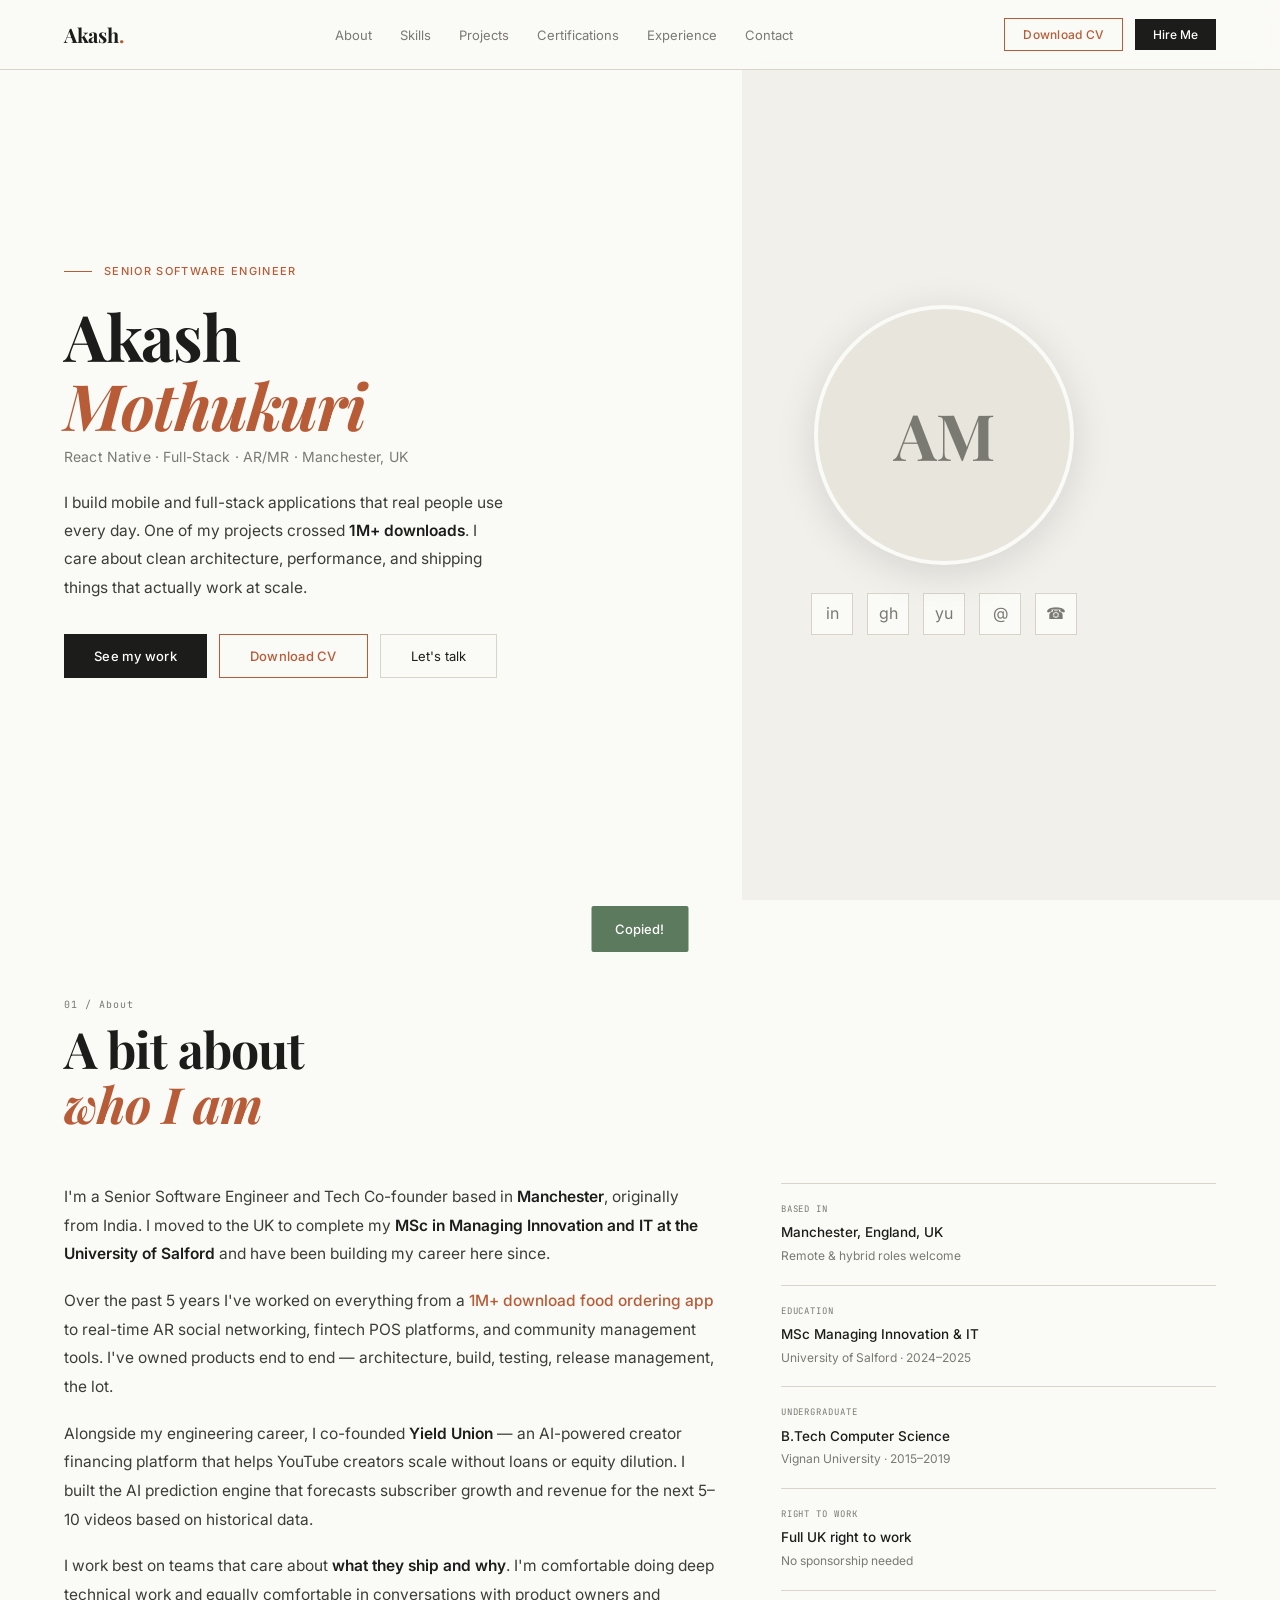
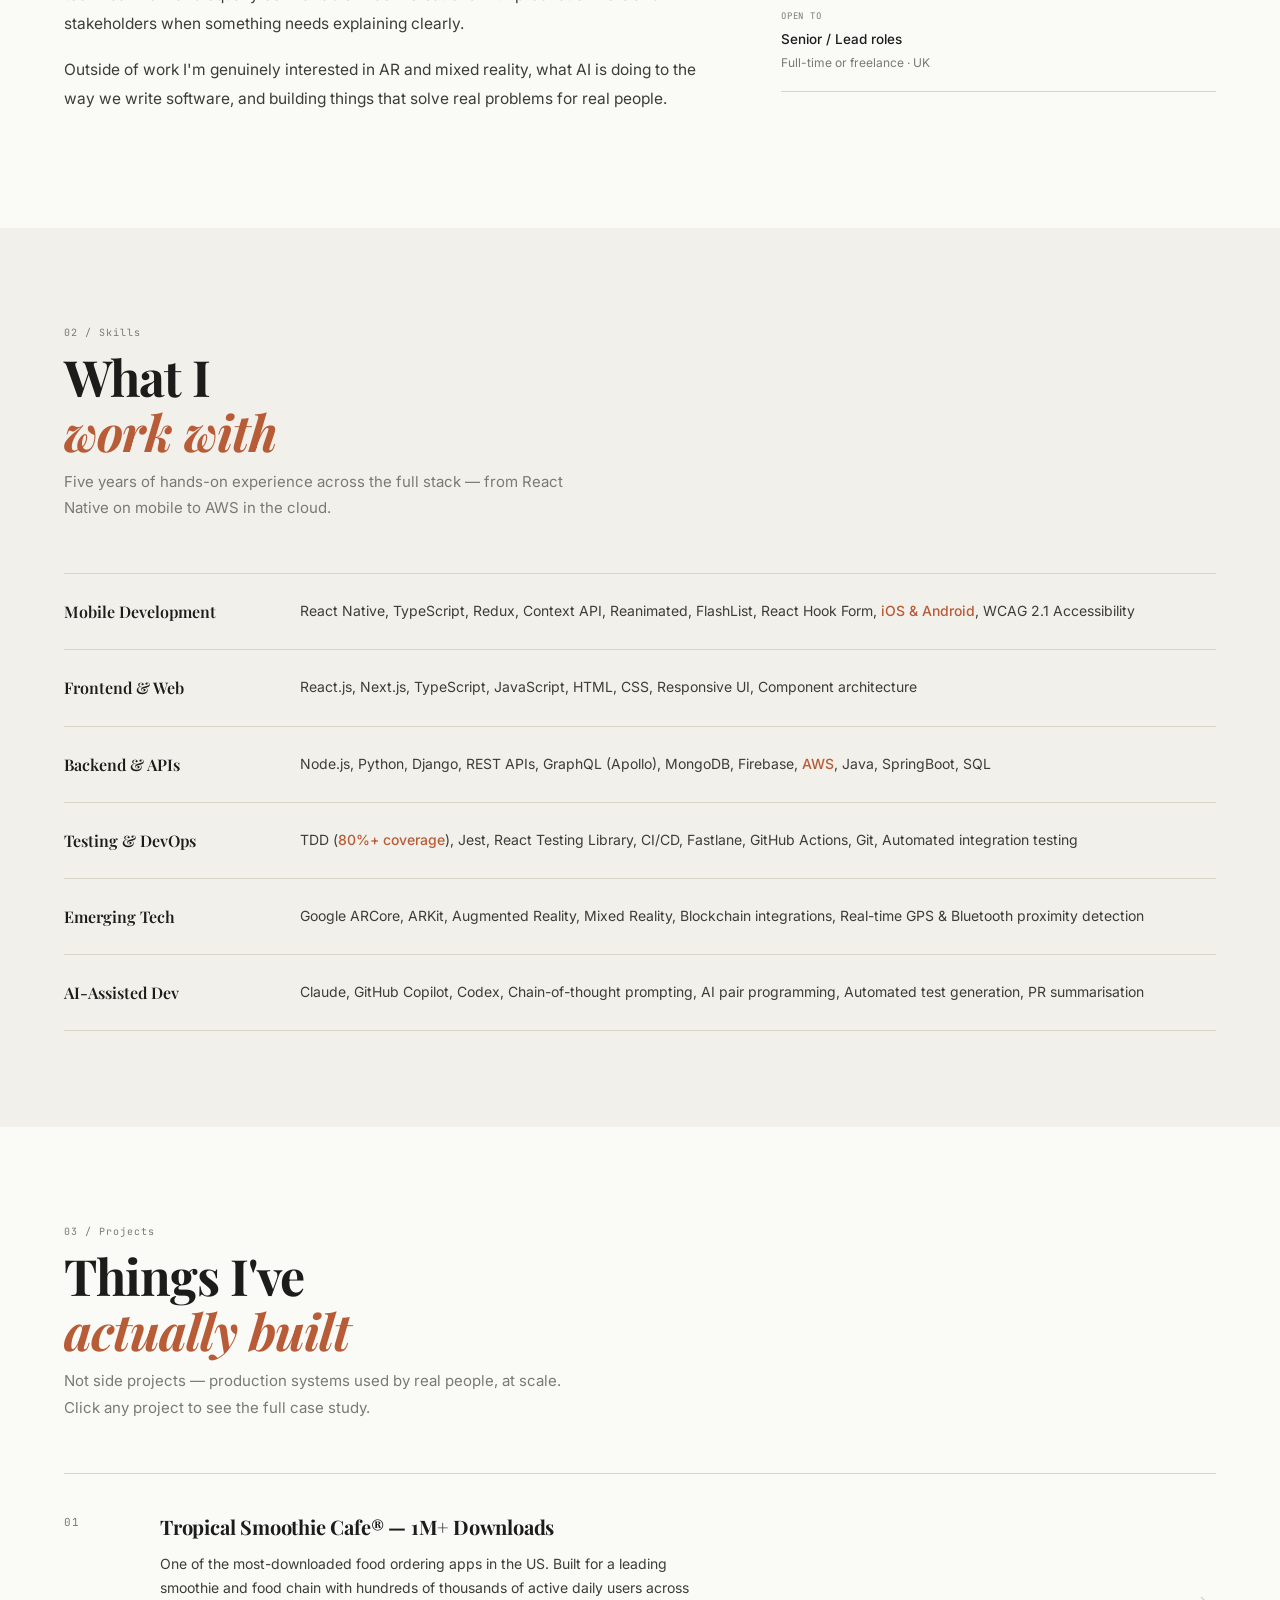
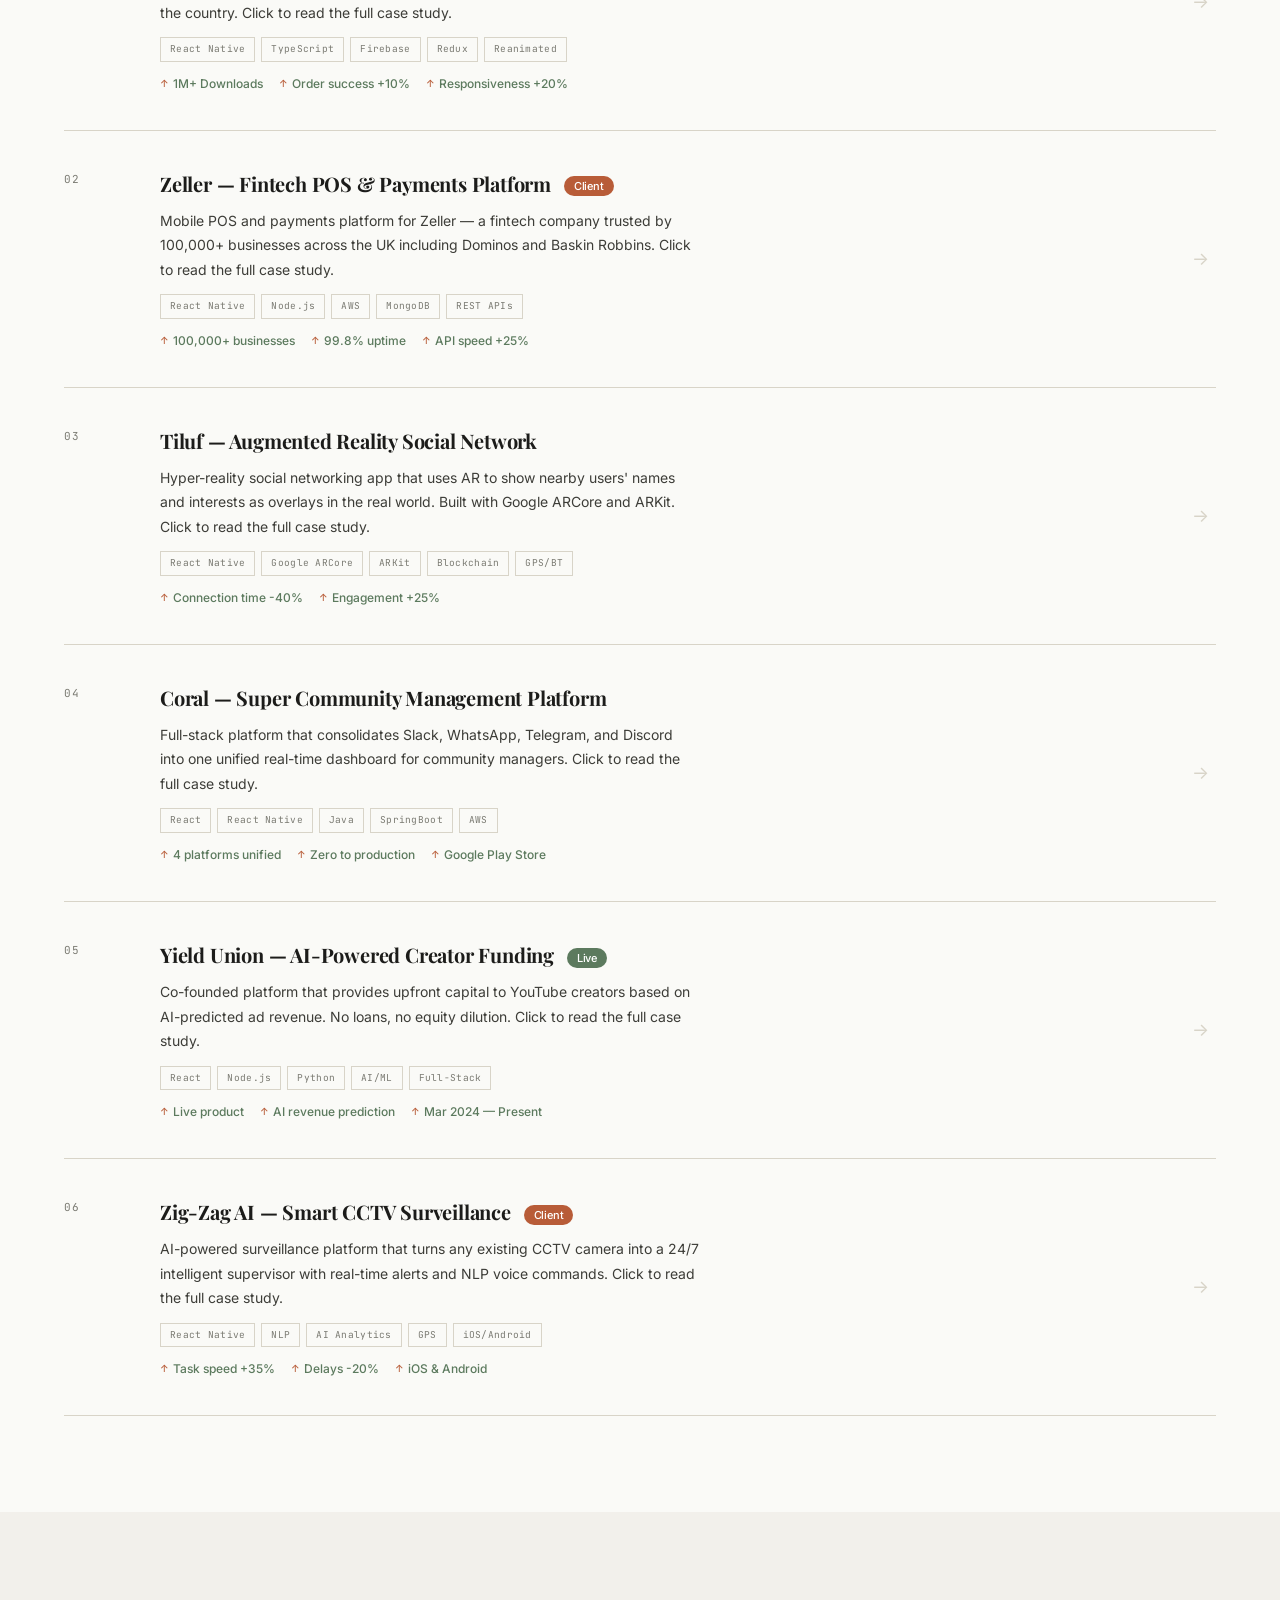
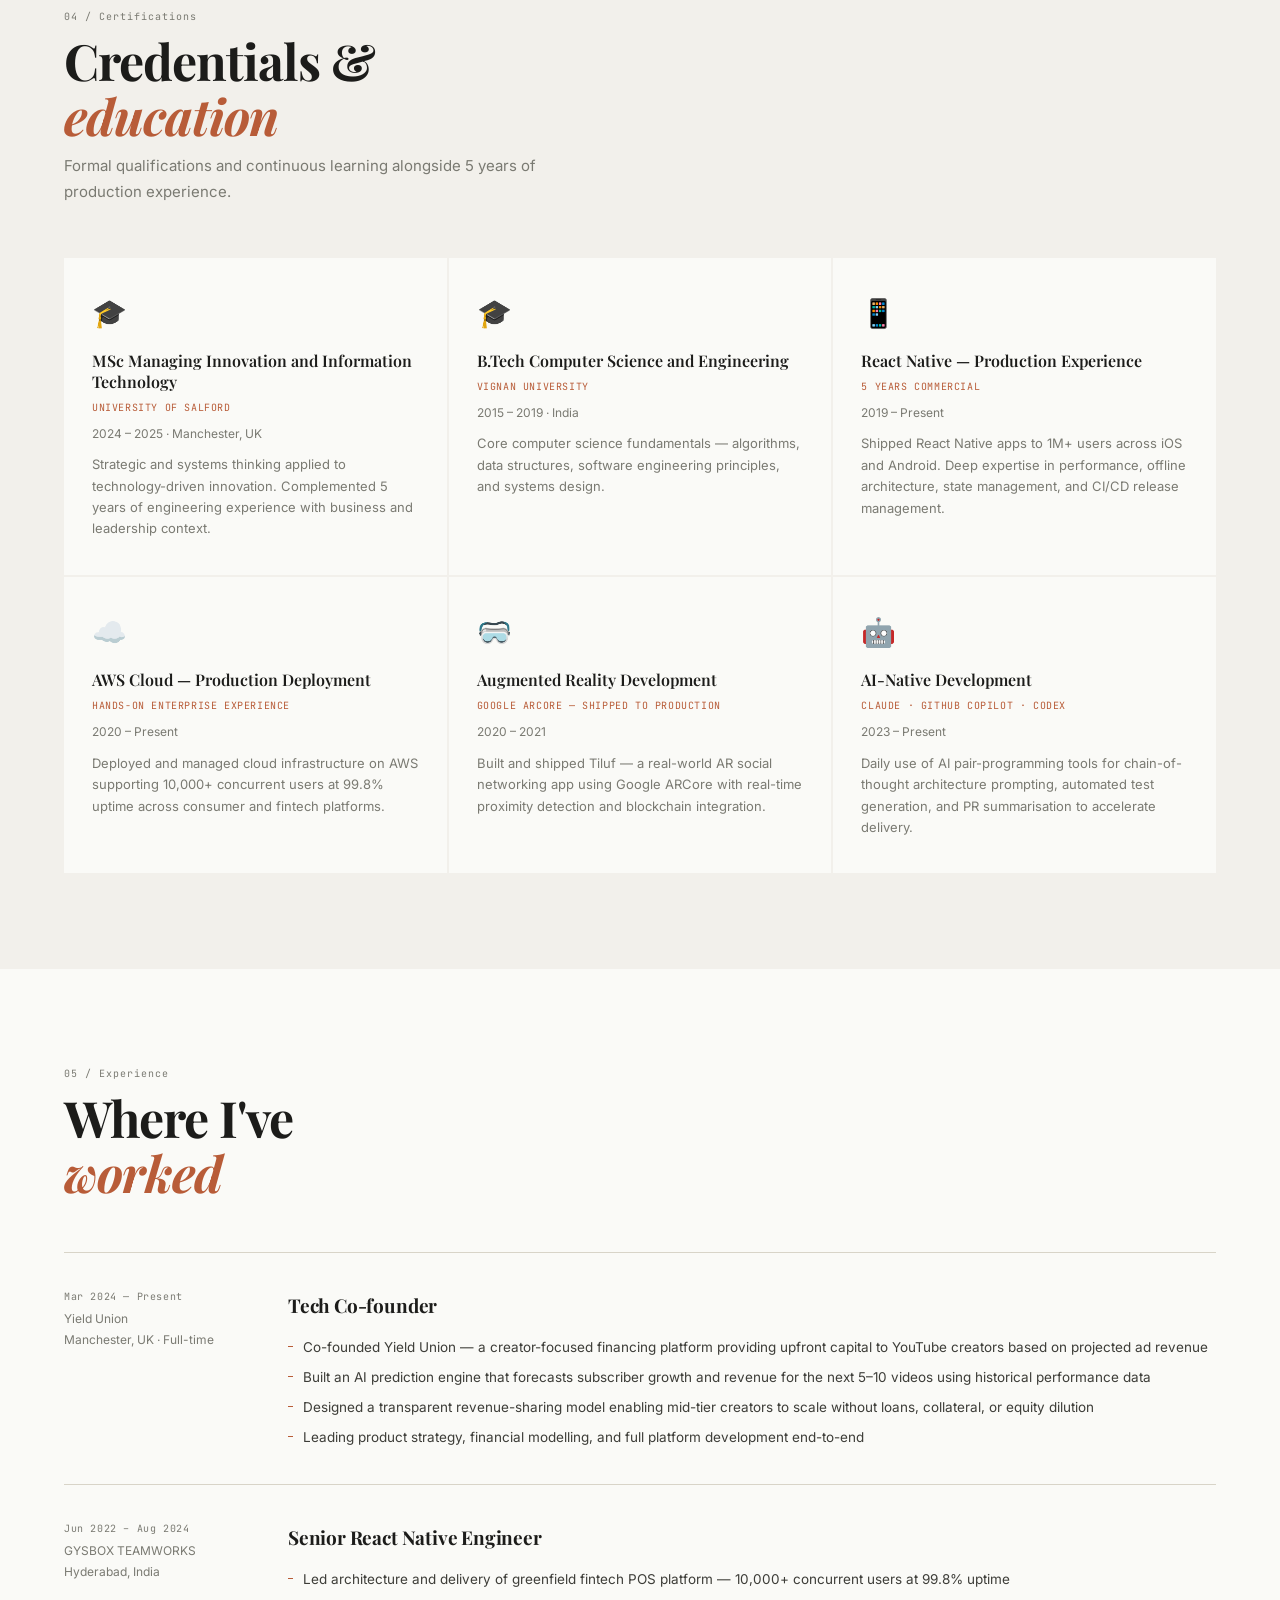
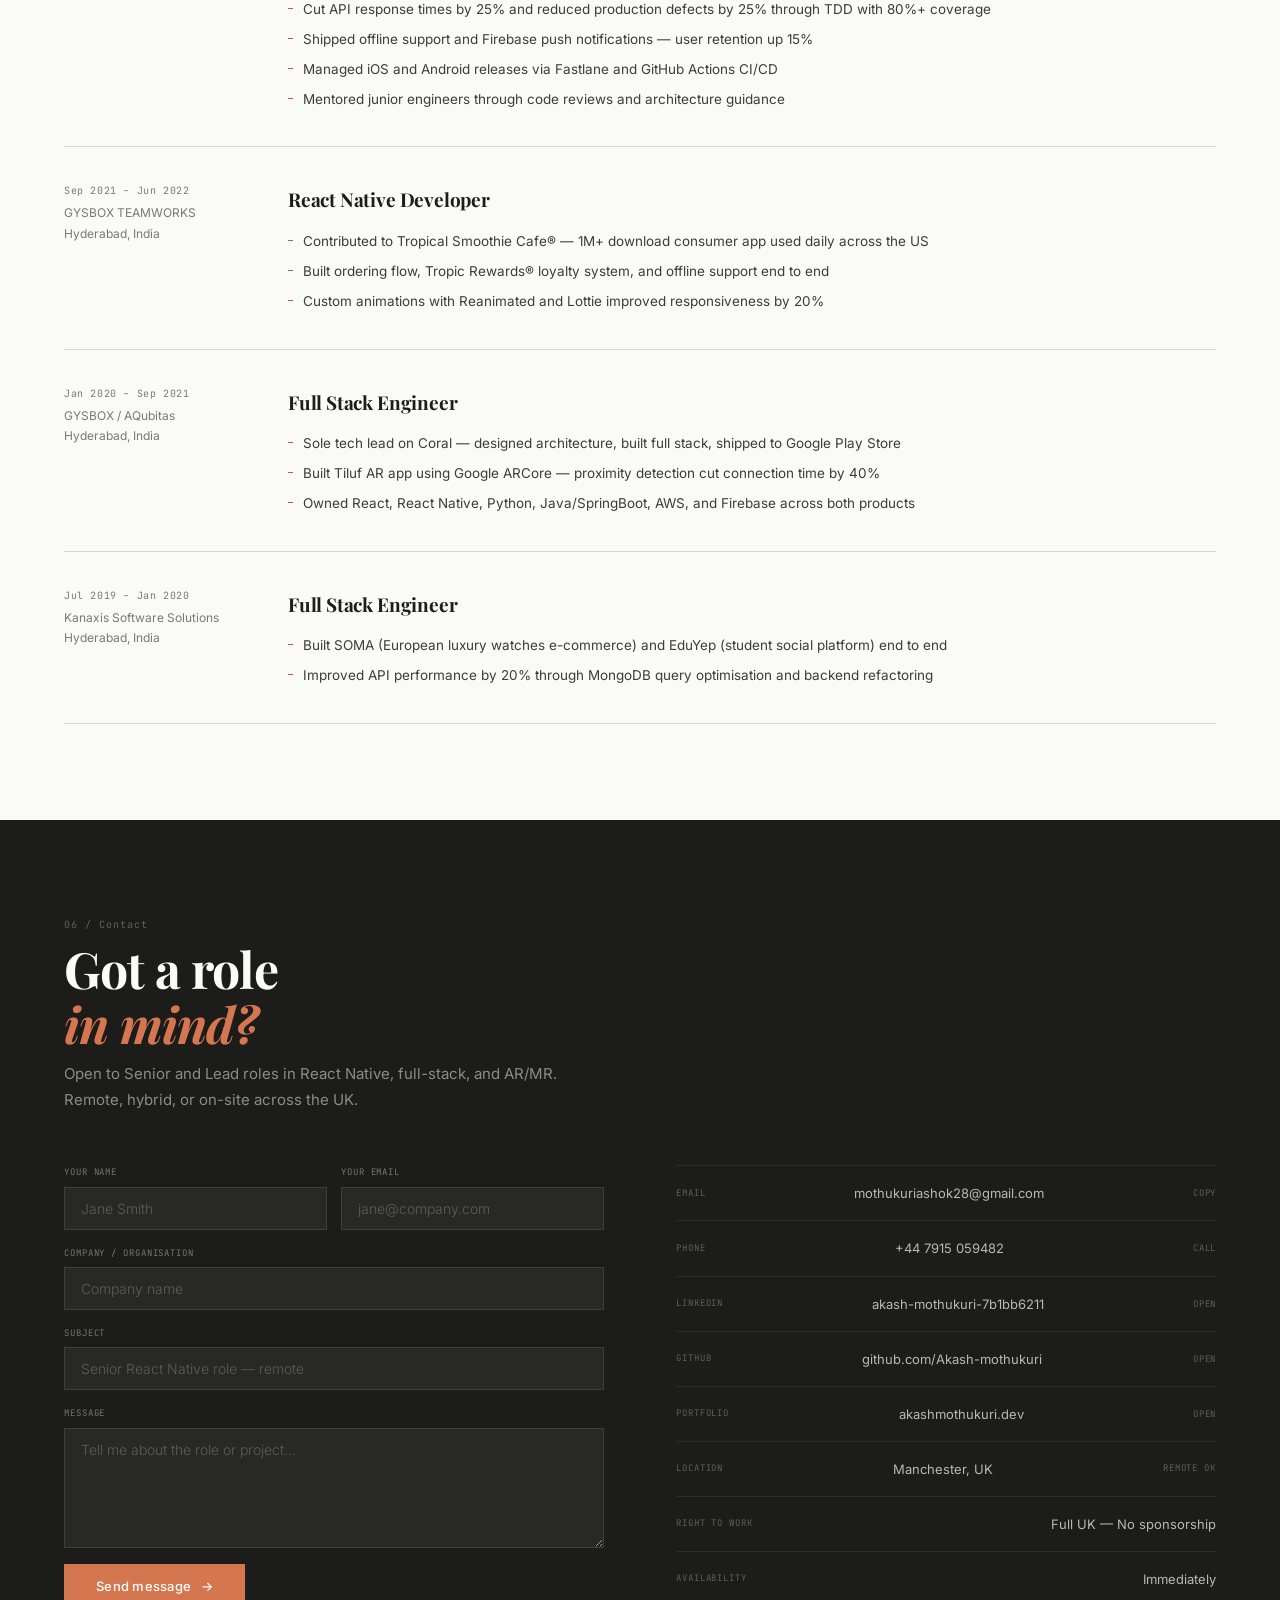
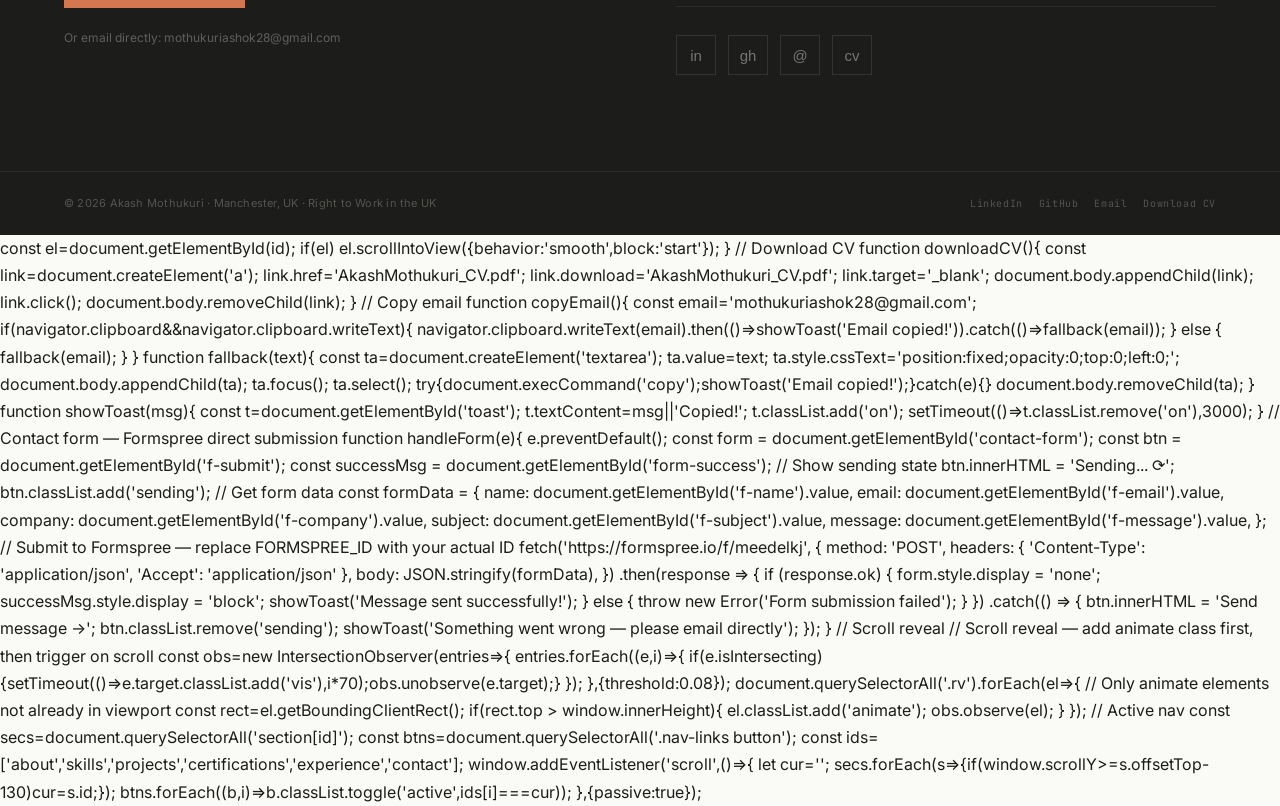
==== commit 318b4689: "Add files via upload" ====
--- a/Index.html
+++ b/Index.html
@@ -76,8 +76,9 @@
 .s-heading{font-family:'Playfair Display',serif;font-size:clamp(30px,4vw,50px);font-weight:700;line-height:1.1;letter-spacing:-.02em;color:var(--ink);}
 .s-heading em{font-style:italic;color:var(--rust);}
 .s-sub{font-size:15px;color:var(--ink3);margin-top:10px;max-width:500px;line-height:1.75;}
-.rv{opacity:0;transform:translateY(20px);transition:opacity .6s ease,transform .6s ease;}
-.rv.vis{opacity:1;transform:none;}
+.rv{opacity:1;transform:none;transition:opacity .6s ease,transform .6s ease;}
+.rv.animate{opacity:0;transform:translateY(20px);}
+.rv.animate.vis{opacity:1;transform:none;}
 
 /* ── ABOUT ── */
 #about{background:var(--paper);}
@@ -1075,12 +1076,20 @@
 }
 
 // Scroll reveal
+// Scroll reveal — add animate class first, then trigger on scroll
 const obs=new IntersectionObserver(entries=>{
   entries.forEach((e,i)=>{
     if(e.isIntersecting){setTimeout(()=>e.target.classList.add('vis'),i*70);obs.unobserve(e.target);}
   });
 },{threshold:0.08});
-document.querySelectorAll('.rv').forEach(el=>obs.observe(el));
+document.querySelectorAll('.rv').forEach(el=>{
+  // Only animate elements not already in viewport
+  const rect=el.getBoundingClientRect();
+  if(rect.top > window.innerHeight){
+    el.classList.add('animate');
+    obs.observe(el);
+  }
+});
 
 // Active nav
 const secs=document.querySelectorAll('section[id]');
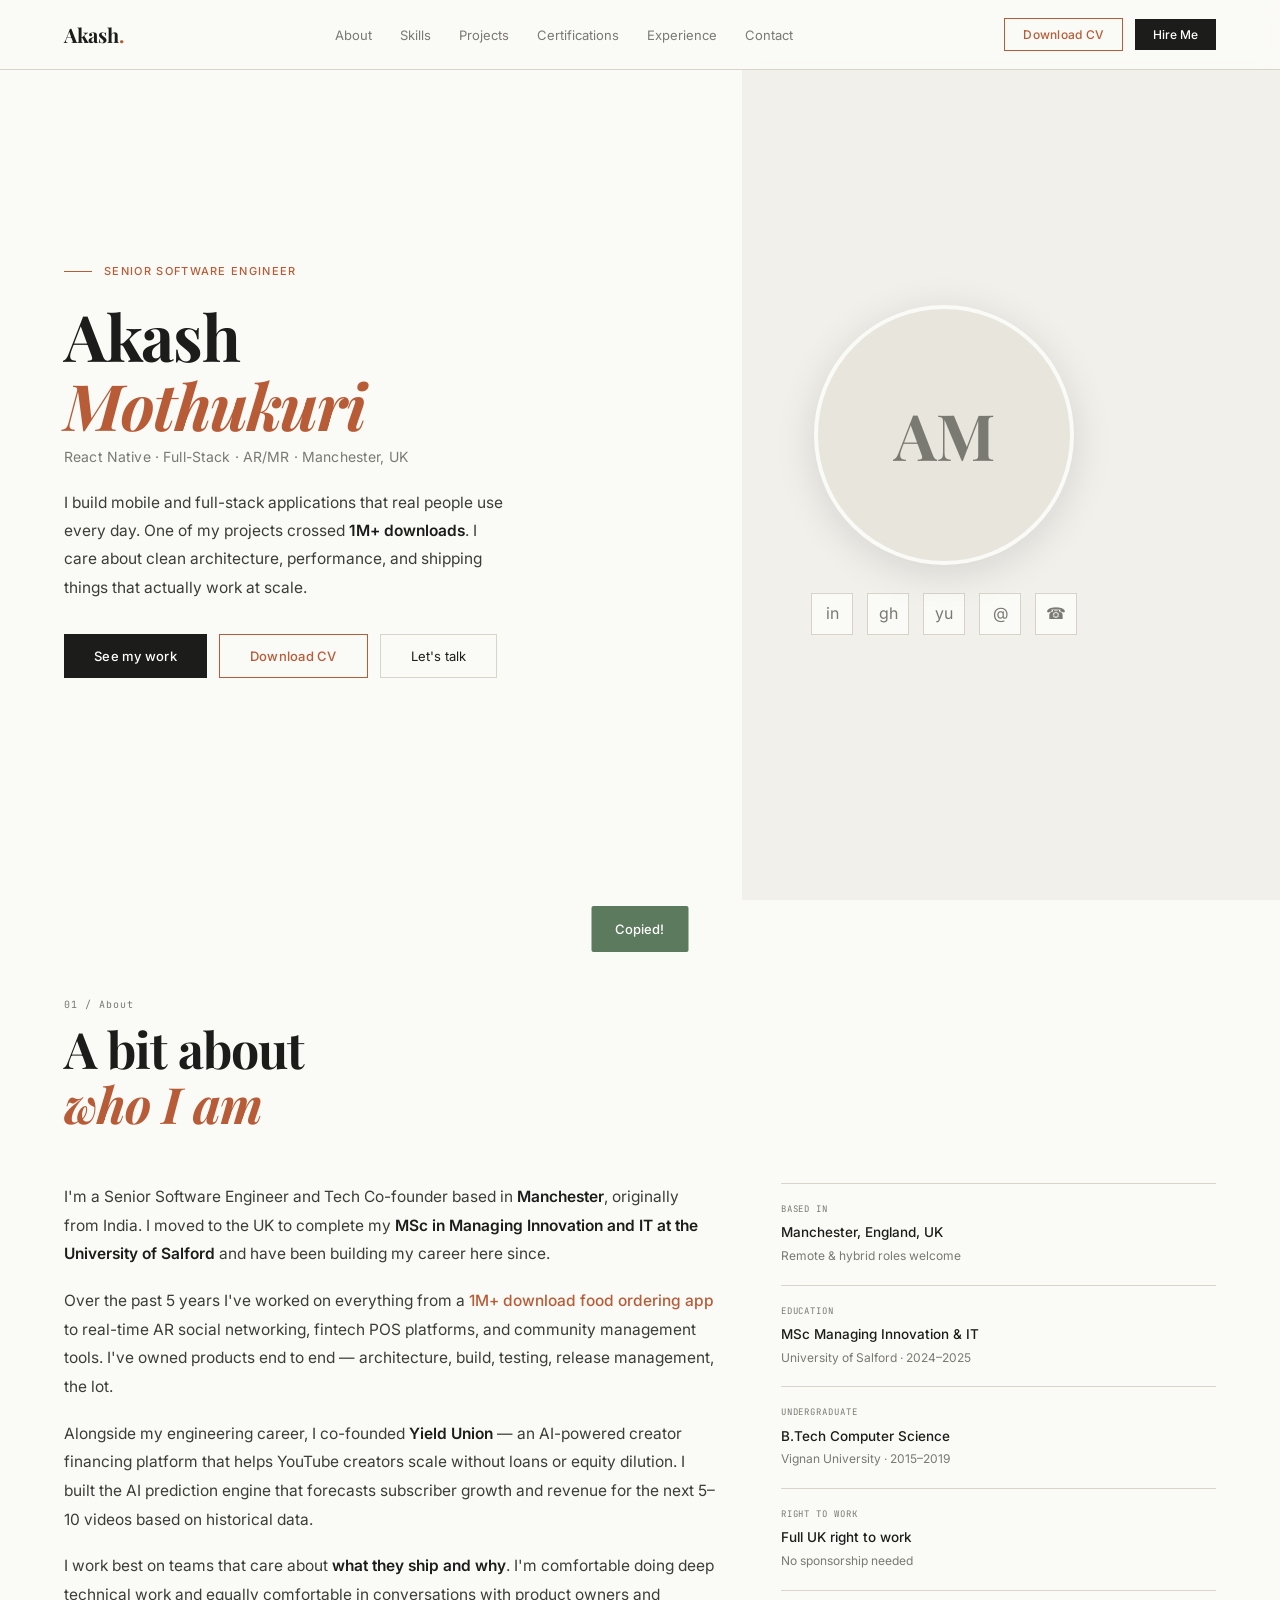
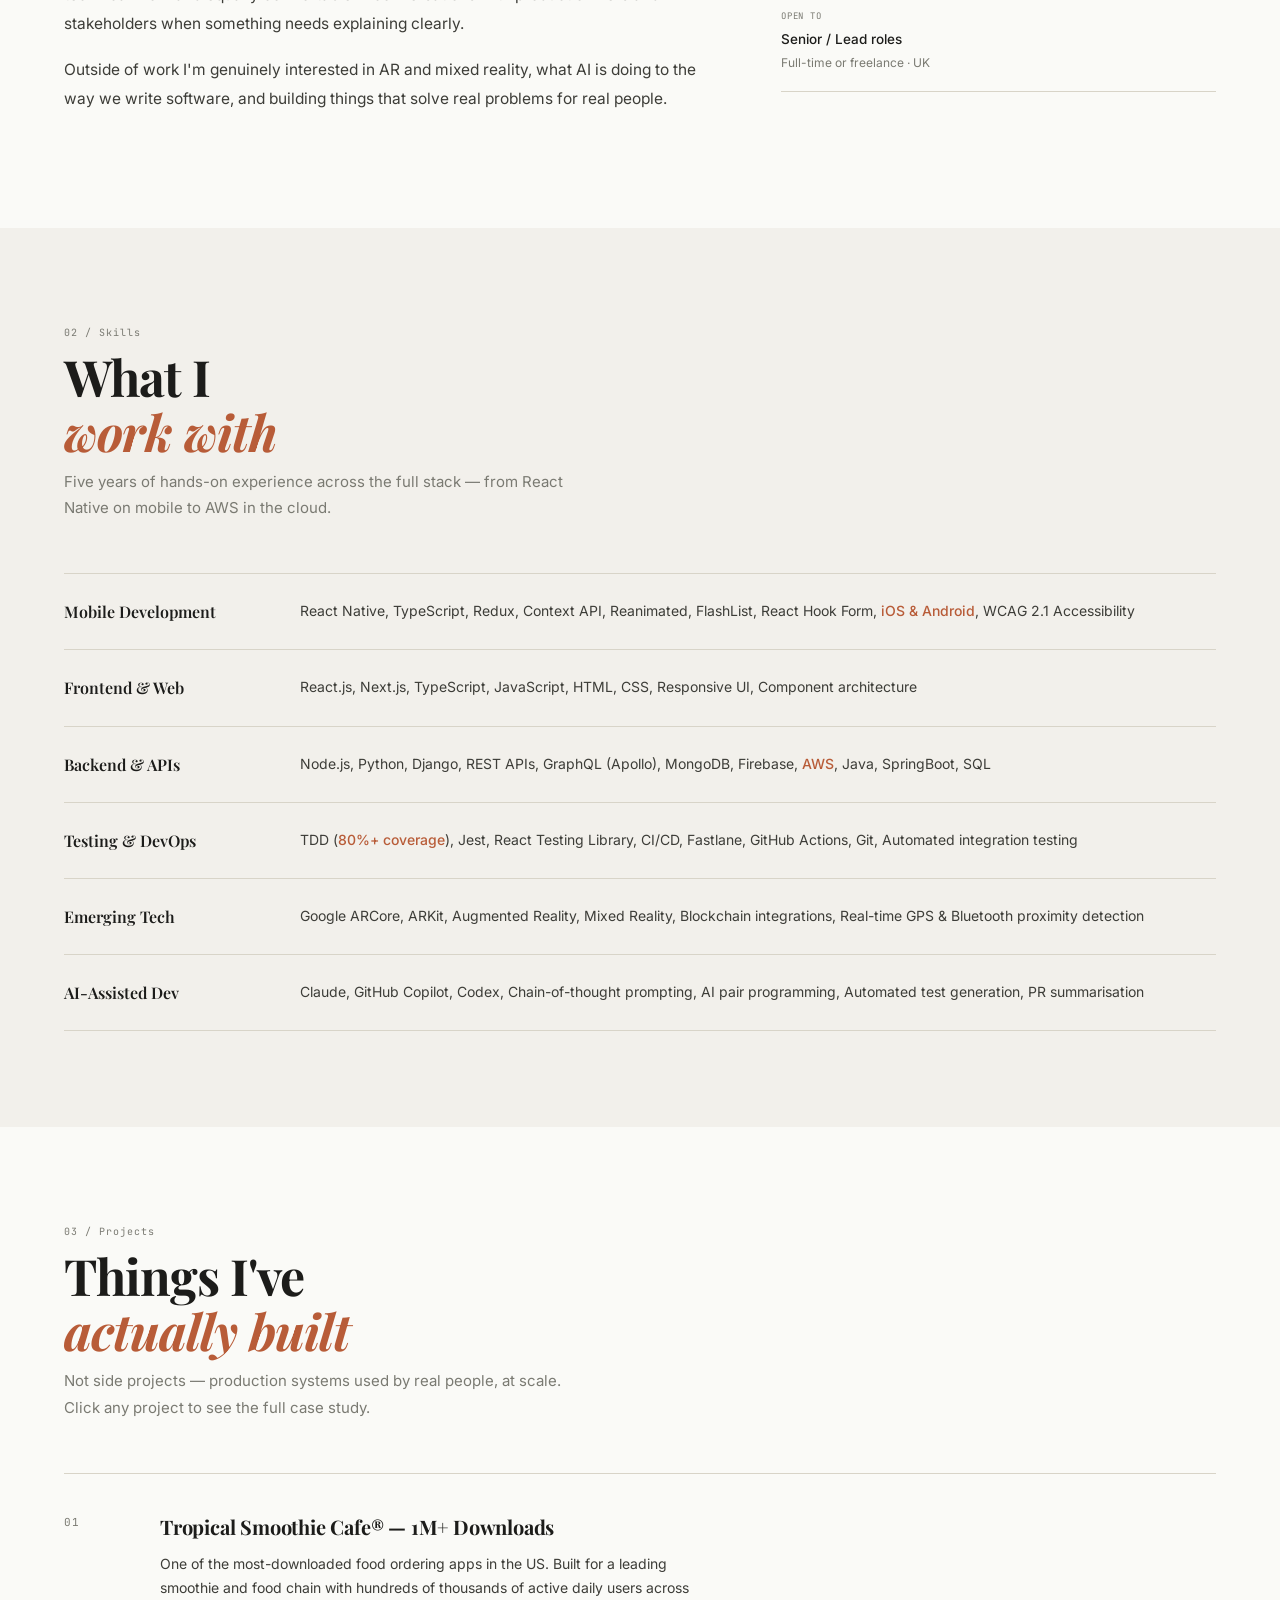
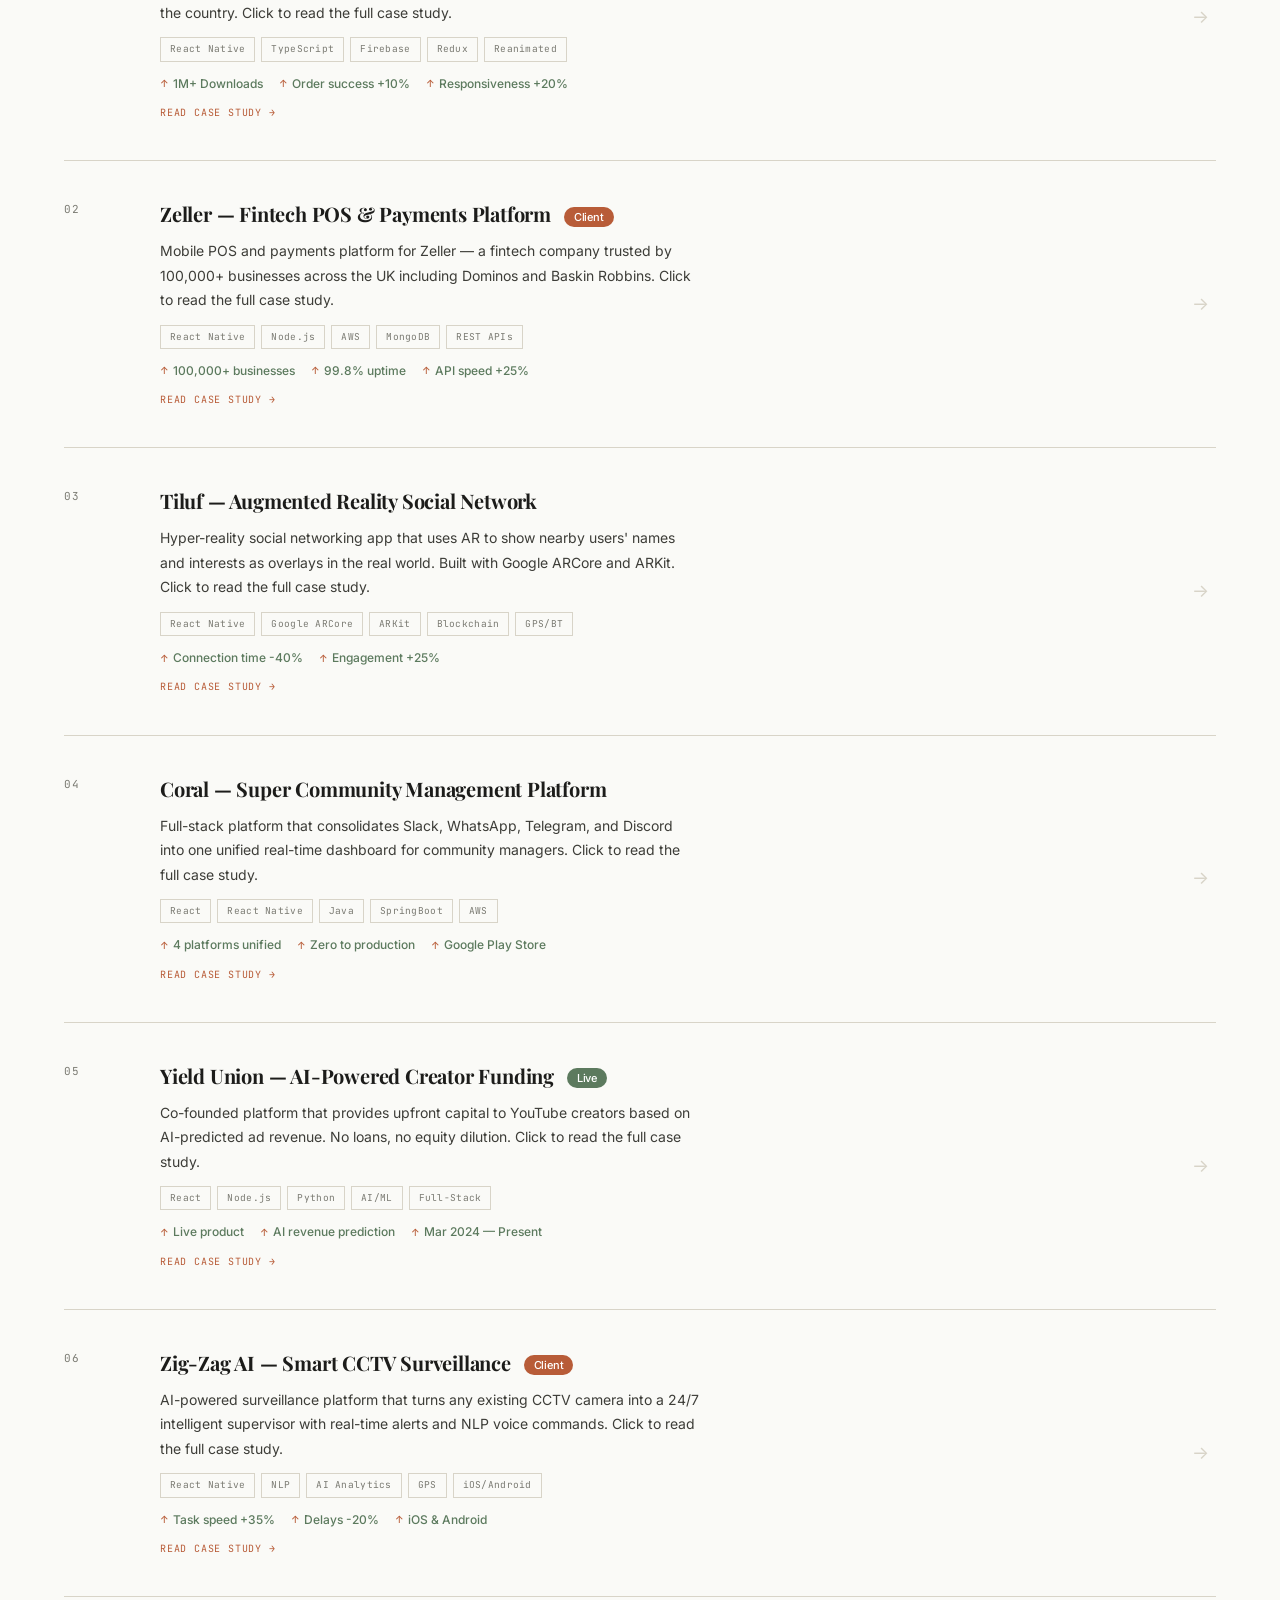
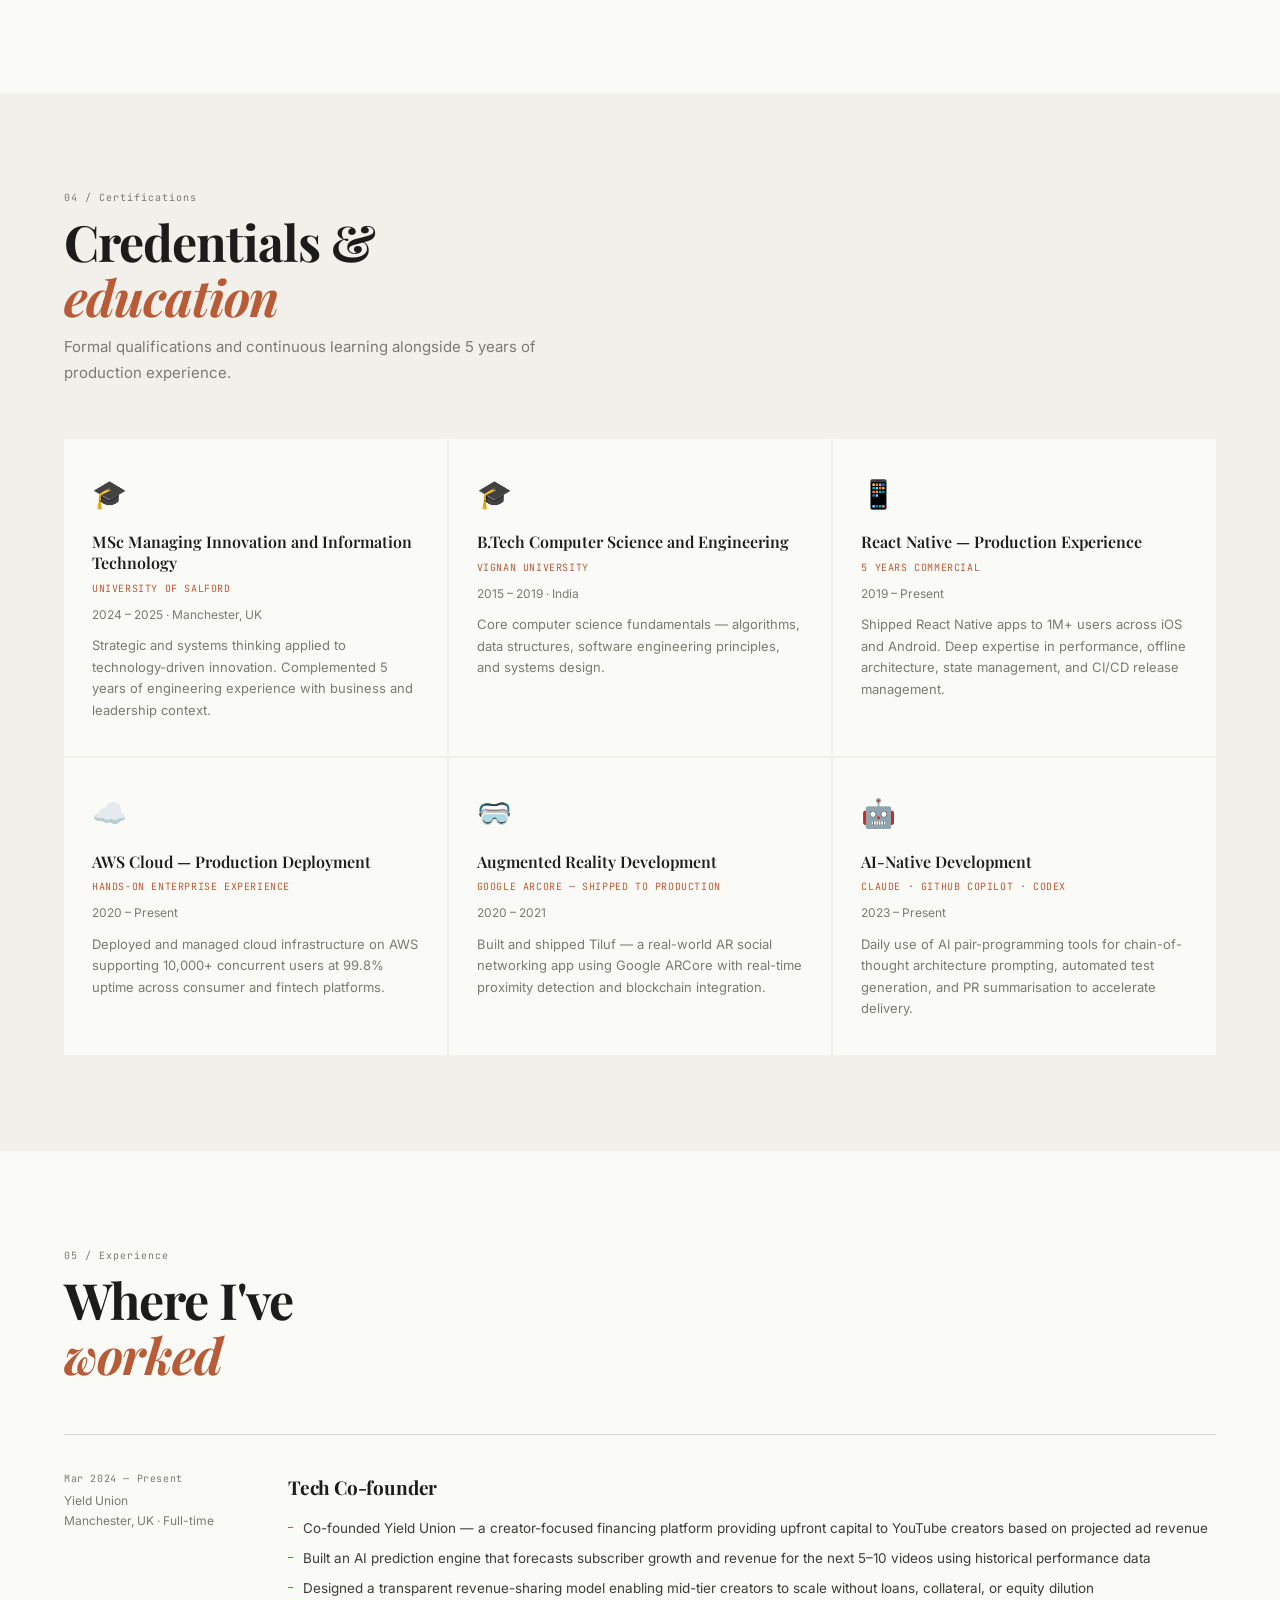
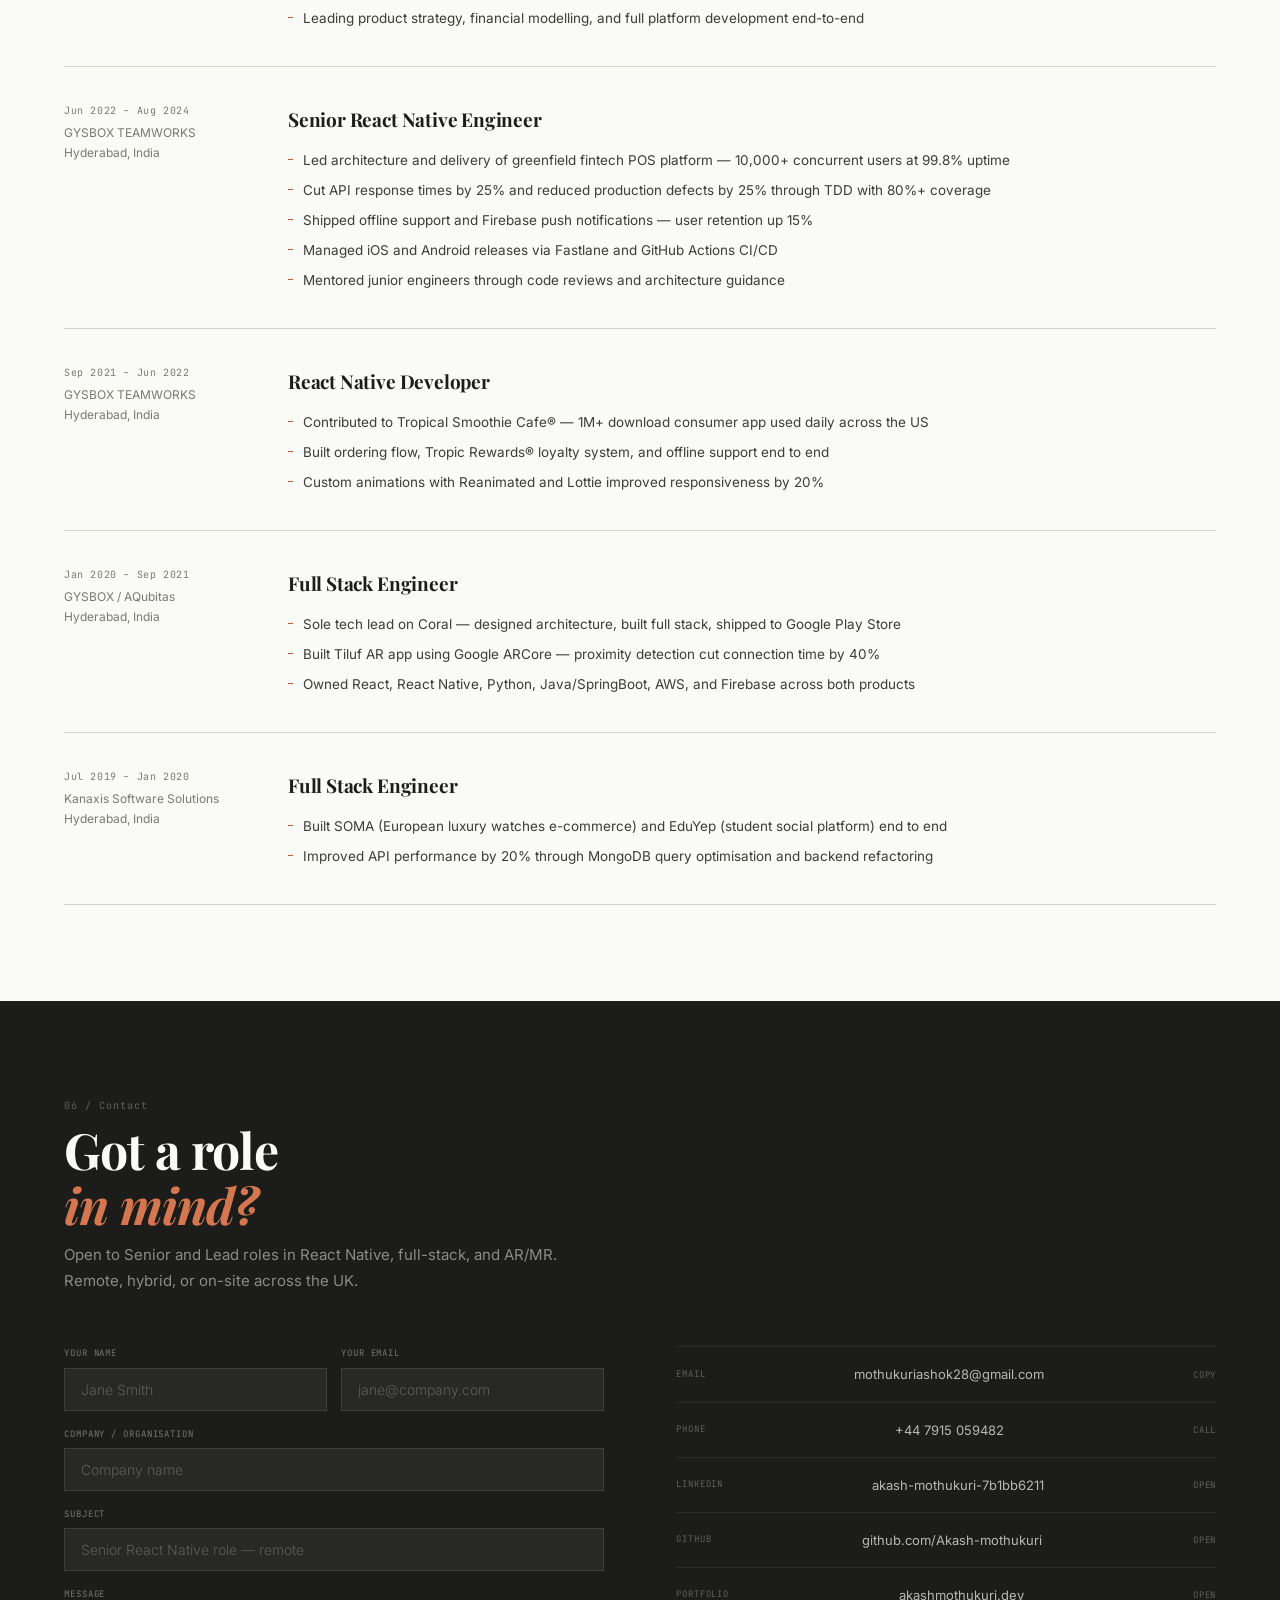
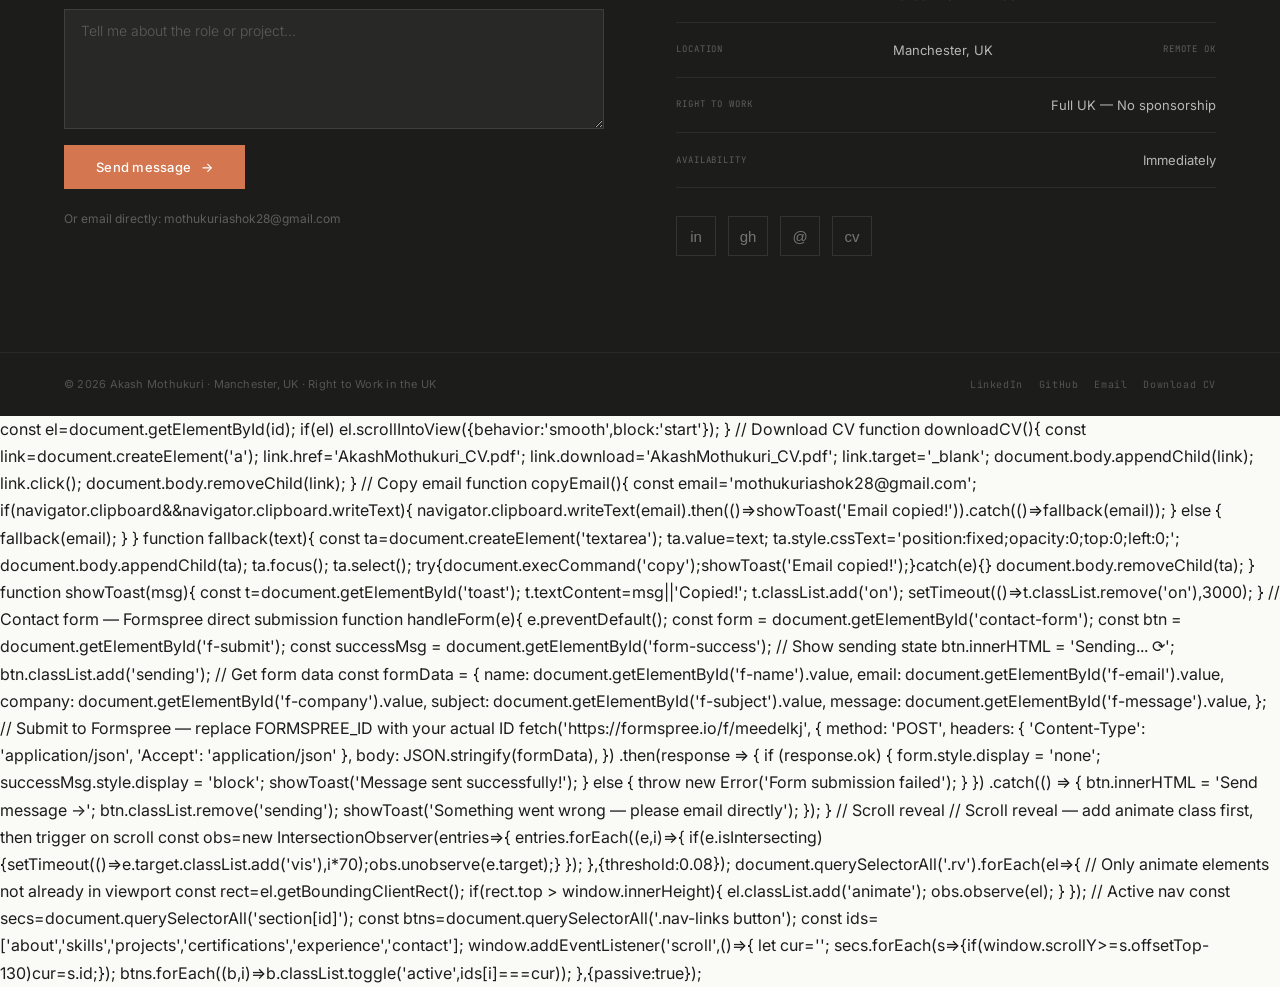
==== commit 72186a77: "Add files via upload" ====
--- a/Index.html
+++ b/Index.html
@@ -229,8 +229,9 @@
 .modal-box{background:var(--paper);color:var(--ink);width:100%;max-width:780px;max-height:90vh;overflow-y:auto;border-radius:4px;position:relative;transform:translateY(24px);transition:transform .3s ease;scrollbar-width:thin;}
 .modal-overlay.open .modal-box{transform:translateY(0);}
 .modal-header{padding:36px 40px 24px;border-bottom:1px solid var(--line);position:sticky;top:0;background:var(--paper);z-index:1;}
-.modal-close{position:absolute;top:20px;right:24px;background:none;border:none;font-size:22px;color:var(--ink3);cursor:pointer;transition:color .2s;line-height:1;padding:4px 8px;}
+.modal-close{position:absolute;top:20px;right:24px;background:none;border:none;font-size:22px;color:var(--ink3);cursor:pointer;transition:color .2s;line-height:1;padding:4px 8px;z-index:10;}
 .modal-close:hover{color:var(--rust);}
+.read-more-hint{display:inline-flex;align-items:center;gap:6px;margin-top:10px;font-family:'JetBrains Mono',monospace;font-size:10px;color:var(--rust);letter-spacing:.08em;text-transform:uppercase;}
 .modal-type{font-family:'JetBrains Mono',monospace;font-size:10px;color:var(--rust);letter-spacing:.12em;text-transform:uppercase;margin-bottom:8px;}
 .modal-title{font-family:'Playfair Display',serif;font-size:clamp(22px,4vw,32px);font-weight:700;line-height:1.1;letter-spacing:-.01em;color:var(--ink);margin-bottom:12px;}
 .modal-badges{display:flex;gap:8px;flex-wrap:wrap;}
@@ -396,6 +397,7 @@
         <p class="proj-desc">One of the most-downloaded food ordering apps in the US. Built for a leading smoothie and food chain with hundreds of thousands of active daily users across the country. Click to read the full case study.</p>
         <div class="proj-tags"><span class="ptag">React Native</span><span class="ptag">TypeScript</span><span class="ptag">Firebase</span><span class="ptag">Redux</span><span class="ptag">Reanimated</span></div>
         <div class="proj-metrics"><span class="pmet">1M+ Downloads</span><span class="pmet">Order success +10%</span><span class="pmet">Responsiveness +20%</span></div>
+        <div class="read-more-hint">Read case study →</div>
       </div>
       <div class="proj-arr">→</div>
     </div>
@@ -407,6 +409,7 @@
         <p class="proj-desc">Mobile POS and payments platform for Zeller — a fintech company trusted by 100,000+ businesses across the UK including Dominos and Baskin Robbins. Click to read the full case study.</p>
         <div class="proj-tags"><span class="ptag">React Native</span><span class="ptag">Node.js</span><span class="ptag">AWS</span><span class="ptag">MongoDB</span><span class="ptag">REST APIs</span></div>
         <div class="proj-metrics"><span class="pmet">100,000+ businesses</span><span class="pmet">99.8% uptime</span><span class="pmet">API speed +25%</span></div>
+        <div class="read-more-hint">Read case study →</div>
       </div>
       <div class="proj-arr">→</div>
     </div>
@@ -418,6 +421,7 @@
         <p class="proj-desc">Hyper-reality social networking app that uses AR to show nearby users' names and interests as overlays in the real world. Built with Google ARCore and ARKit. Click to read the full case study.</p>
         <div class="proj-tags"><span class="ptag">React Native</span><span class="ptag">Google ARCore</span><span class="ptag">ARKit</span><span class="ptag">Blockchain</span><span class="ptag">GPS/BT</span></div>
         <div class="proj-metrics"><span class="pmet">Connection time -40%</span><span class="pmet">Engagement +25%</span></div>
+        <div class="read-more-hint">Read case study →</div>
       </div>
       <div class="proj-arr">→</div>
     </div>
@@ -429,6 +433,7 @@
         <p class="proj-desc">Full-stack platform that consolidates Slack, WhatsApp, Telegram, and Discord into one unified real-time dashboard for community managers. Click to read the full case study.</p>
         <div class="proj-tags"><span class="ptag">React</span><span class="ptag">React Native</span><span class="ptag">Java</span><span class="ptag">SpringBoot</span><span class="ptag">AWS</span></div>
         <div class="proj-metrics"><span class="pmet">4 platforms unified</span><span class="pmet">Zero to production</span><span class="pmet">Google Play Store</span></div>
+        <div class="read-more-hint">Read case study →</div>
       </div>
       <div class="proj-arr">→</div>
     </div>
@@ -440,6 +445,7 @@
         <p class="proj-desc">Co-founded platform that provides upfront capital to YouTube creators based on AI-predicted ad revenue. No loans, no equity dilution. Click to read the full case study.</p>
         <div class="proj-tags"><span class="ptag">React</span><span class="ptag">Node.js</span><span class="ptag">Python</span><span class="ptag">AI/ML</span><span class="ptag">Full-Stack</span></div>
         <div class="proj-metrics"><span class="pmet">Live product</span><span class="pmet">AI revenue prediction</span><span class="pmet">Mar 2024 — Present</span></div>
+        <div class="read-more-hint">Read case study →</div>
       </div>
       <div class="proj-arr">→</div>
     </div>
@@ -451,6 +457,7 @@
         <p class="proj-desc">AI-powered surveillance platform that turns any existing CCTV camera into a 24/7 intelligent supervisor with real-time alerts and NLP voice commands. Click to read the full case study.</p>
         <div class="proj-tags"><span class="ptag">React Native</span><span class="ptag">NLP</span><span class="ptag">AI Analytics</span><span class="ptag">GPS</span><span class="ptag">iOS/Android</span></div>
         <div class="proj-metrics"><span class="pmet">Task speed +35%</span><span class="pmet">Delays -20%</span><span class="pmet">iOS & Android</span></div>
+        <div class="read-more-hint">Read case study →</div>
       </div>
       <div class="proj-arr">→</div>
     </div>
@@ -659,7 +666,7 @@
 <div class="modal-overlay" id="modal-ts" onclick="closeModalOutside(event,'modal-ts')">
   <div class="modal-box">
     <div class="modal-header">
-      <button class="modal-close" onclick="closeModal('modal-ts')">✕</button>
+      <button class="modal-close" onclick="event.stopPropagation();closeModal('modal-ts')">✕</button>
       <div class="modal-type">Client Project · Mobile App</div>
       <div class="modal-title">Tropical Smoothie Cafe®<br>1M+ Downloads</div>
       <div class="modal-badges">
@@ -703,7 +710,7 @@
     </div>
     <div class="modal-links">
       <button class="modal-link-btn" onclick="window.open('https://www.tropicalsmoothiecafe.com/app','_blank','noopener')">Visit App Page →</button>
-      <button class="modal-link-btn outline" onclick="closeModal('modal-ts')">Close</button>
+      <button class="modal-link-btn outline" onclick="event.stopPropagation();closeModal('modal-ts')">Close</button>
     </div>
   </div>
 </div>
@@ -712,7 +719,7 @@
 <div class="modal-overlay" id="modal-zeller" onclick="closeModalOutside(event,'modal-zeller')">
   <div class="modal-box">
     <div class="modal-header">
-      <button class="modal-close" onclick="closeModal('modal-zeller')">✕</button>
+      <button class="modal-close" onclick="event.stopPropagation();closeModal('modal-zeller')">✕</button>
       <div class="modal-type">Client Project · Fintech · POS Platform</div>
       <div class="modal-title">Zeller<br>Fintech POS & Payments</div>
       <div class="modal-badges">
@@ -757,7 +764,7 @@
     </div>
     <div class="modal-links">
       <button class="modal-link-btn" onclick="window.open('https://www.myzeller.com/gb','_blank','noopener')">Visit Zeller →</button>
-      <button class="modal-link-btn outline" onclick="closeModal('modal-zeller')">Close</button>
+      <button class="modal-link-btn outline" onclick="event.stopPropagation();closeModal('modal-zeller')">Close</button>
     </div>
   </div>
 </div>
@@ -766,7 +773,7 @@
 <div class="modal-overlay" id="modal-tiluf" onclick="closeModalOutside(event,'modal-tiluf')">
   <div class="modal-box">
     <div class="modal-header">
-      <button class="modal-close" onclick="closeModal('modal-tiluf')">✕</button>
+      <button class="modal-close" onclick="event.stopPropagation();closeModal('modal-tiluf')">✕</button>
       <div class="modal-type">Own Product · AR · Social Networking</div>
       <div class="modal-title">Tiluf<br>Hyper-Reality Social Network</div>
       <div class="modal-badges">
@@ -810,7 +817,7 @@
     </div>
     <div class="modal-links">
       <button class="modal-link-btn" onclick="window.open('http://www.tiluf.com','_blank','noopener')">Visit Tiluf →</button>
-      <button class="modal-link-btn outline" onclick="closeModal('modal-tiluf')">Close</button>
+      <button class="modal-link-btn outline" onclick="event.stopPropagation();closeModal('modal-tiluf')">Close</button>
     </div>
   </div>
 </div>
@@ -819,7 +826,7 @@
 <div class="modal-overlay" id="modal-coral" onclick="closeModalOutside(event,'modal-coral')">
   <div class="modal-box">
     <div class="modal-header">
-      <button class="modal-close" onclick="closeModal('modal-coral')">✕</button>
+      <button class="modal-close" onclick="event.stopPropagation();closeModal('modal-coral')">✕</button>
       <div class="modal-type">Own Product · Full-Stack · Community Platform</div>
       <div class="modal-title">Coral<br>Super Community Management</div>
       <div class="modal-badges">
@@ -863,7 +870,7 @@
       </div>
     </div>
     <div class="modal-links">
-      <button class="modal-link-btn outline" onclick="closeModal('modal-coral')">Close</button>
+      <button class="modal-link-btn outline" onclick="event.stopPropagation();closeModal('modal-coral')">Close</button>
     </div>
   </div>
 </div>
@@ -872,7 +879,7 @@
 <div class="modal-overlay" id="modal-yield" onclick="closeModalOutside(event,'modal-yield')">
   <div class="modal-box">
     <div class="modal-header">
-      <button class="modal-close" onclick="closeModal('modal-yield')">✕</button>
+      <button class="modal-close" onclick="event.stopPropagation();closeModal('modal-yield')">✕</button>
       <div class="modal-type">Co-Founded Startup · AI · Creator Economy</div>
       <div class="modal-title">Yield Union<br>AI Creator Funding Platform</div>
       <div class="modal-badges">
@@ -910,7 +917,7 @@
     </div>
     <div class="modal-links">
       <button class="modal-link-btn" onclick="window.open('https://www.yiyuu.com','_blank','noopener')">Visit Yield Union →</button>
-      <button class="modal-link-btn outline" onclick="closeModal('modal-yield')">Close</button>
+      <button class="modal-link-btn outline" onclick="event.stopPropagation();closeModal('modal-yield')">Close</button>
     </div>
   </div>
 </div>
@@ -919,7 +926,7 @@
 <div class="modal-overlay" id="modal-zigzag" onclick="closeModalOutside(event,'modal-zigzag')">
   <div class="modal-box">
     <div class="modal-header">
-      <button class="modal-close" onclick="closeModal('modal-zigzag')">✕</button>
+      <button class="modal-close" onclick="event.stopPropagation();closeModal('modal-zigzag')">✕</button>
       <div class="modal-type">Client Project · AI · Surveillance Tech</div>
       <div class="modal-title">Zig-Zag AI<br>Smart CCTV Surveillance</div>
       <div class="modal-badges">
@@ -962,7 +969,7 @@
     </div>
     <div class="modal-links">
       <button class="modal-link-btn" onclick="window.open('https://www.zig-zag.ai','_blank','noopener')">Visit Zig-Zag AI →</button>
-      <button class="modal-link-btn outline" onclick="closeModal('modal-zigzag')">Close</button>
+      <button class="modal-link-btn outline" onclick="event.stopPropagation();closeModal('modal-zigzag')">Close</button>
     </div>
   </div>
 </div>
@@ -984,14 +991,21 @@
   }
 }
 function closeModalOutside(e,id){
-  if(e.target===document.getElementById(id)) closeModal(id);
+  // Only close if clicking directly on the overlay background
+  if(e.target.classList.contains('modal-overlay')) closeModal(id);
 }
 // Close on Escape key
 document.addEventListener('keydown',e=>{
   if(e.key==='Escape'){
-    document.querySelectorAll('.modal-overlay.open').forEach(m=>m.classList.remove('open'));
+    document.querySelectorAll('.modal-overlay.open').forEach(m=>{
+      m.classList.remove('open');
+    });
     document.body.style.overflow='';
   }
+});
+// Stop clicks inside modal-box from closing the modal
+document.querySelectorAll('.modal-box').forEach(box=>{
+  box.addEventListener('click',e=>e.stopPropagation());
 });
 </script>
   const el=document.getElementById(id);
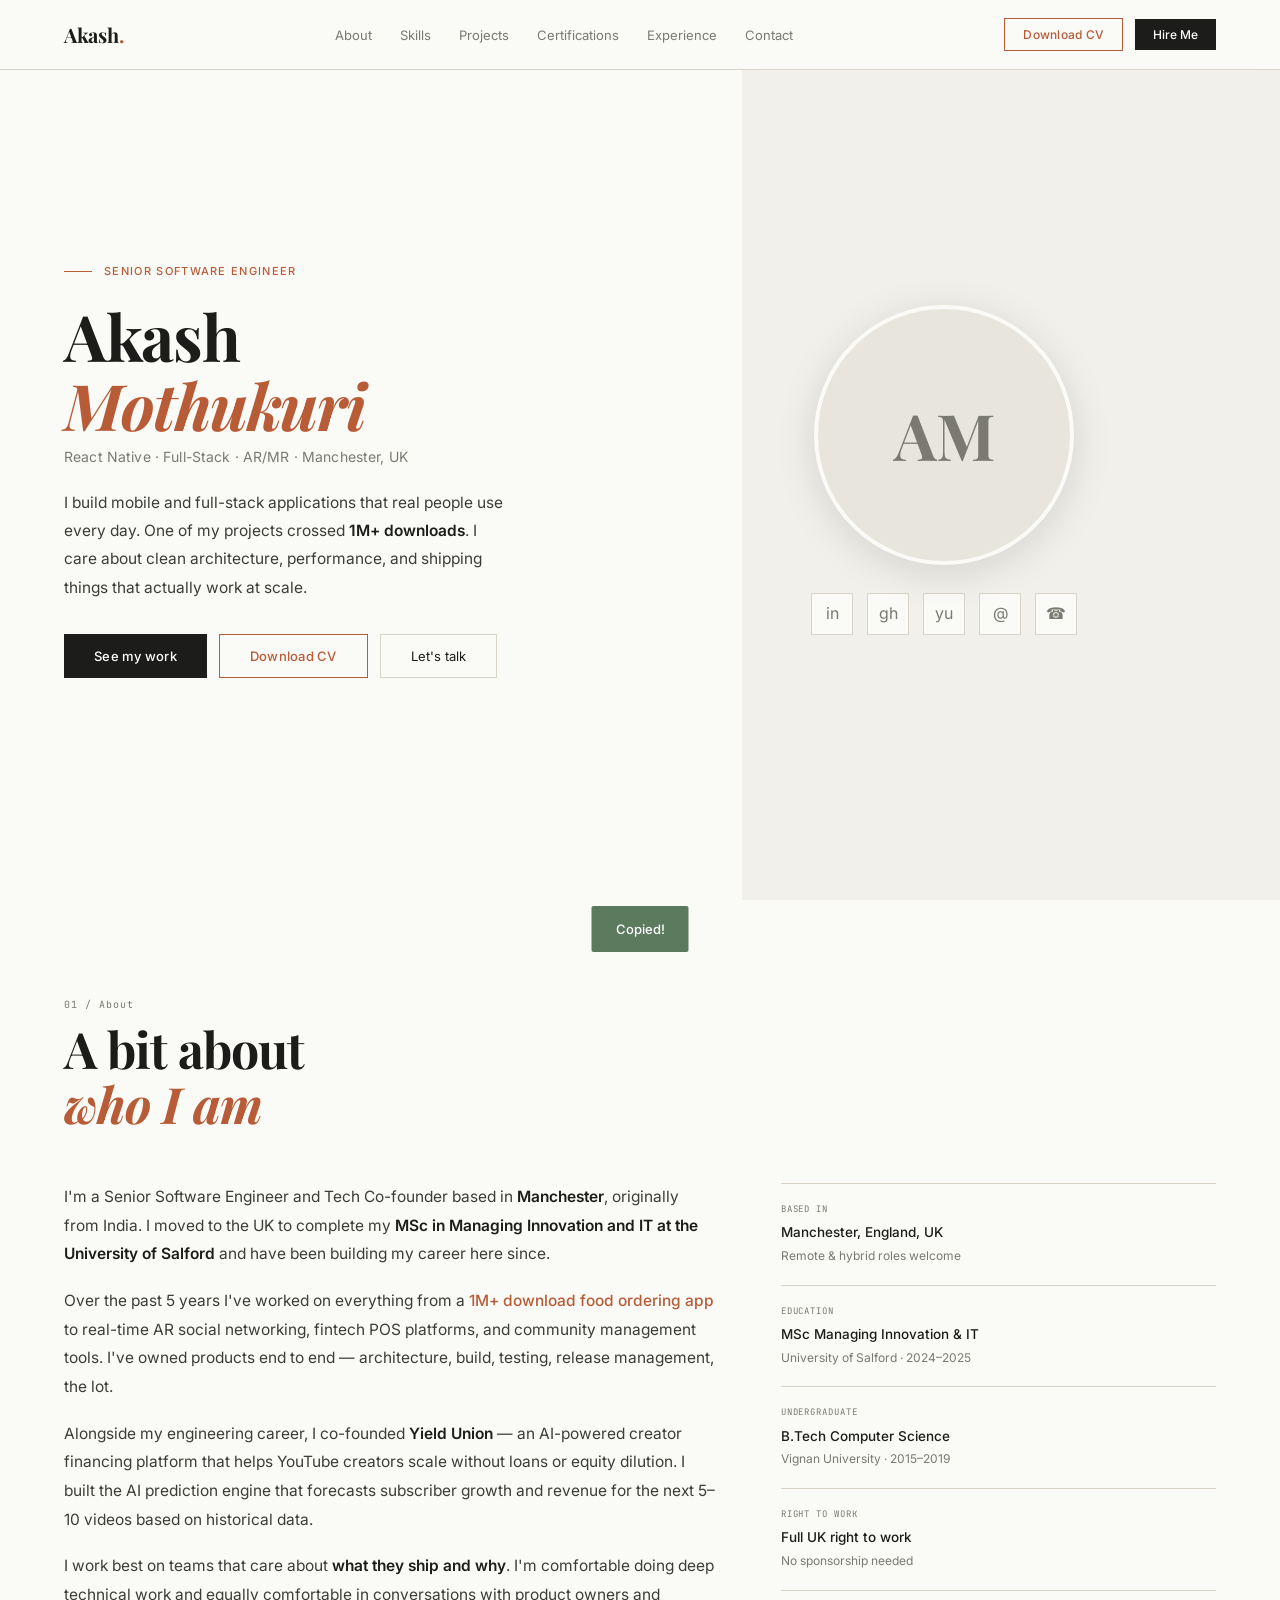
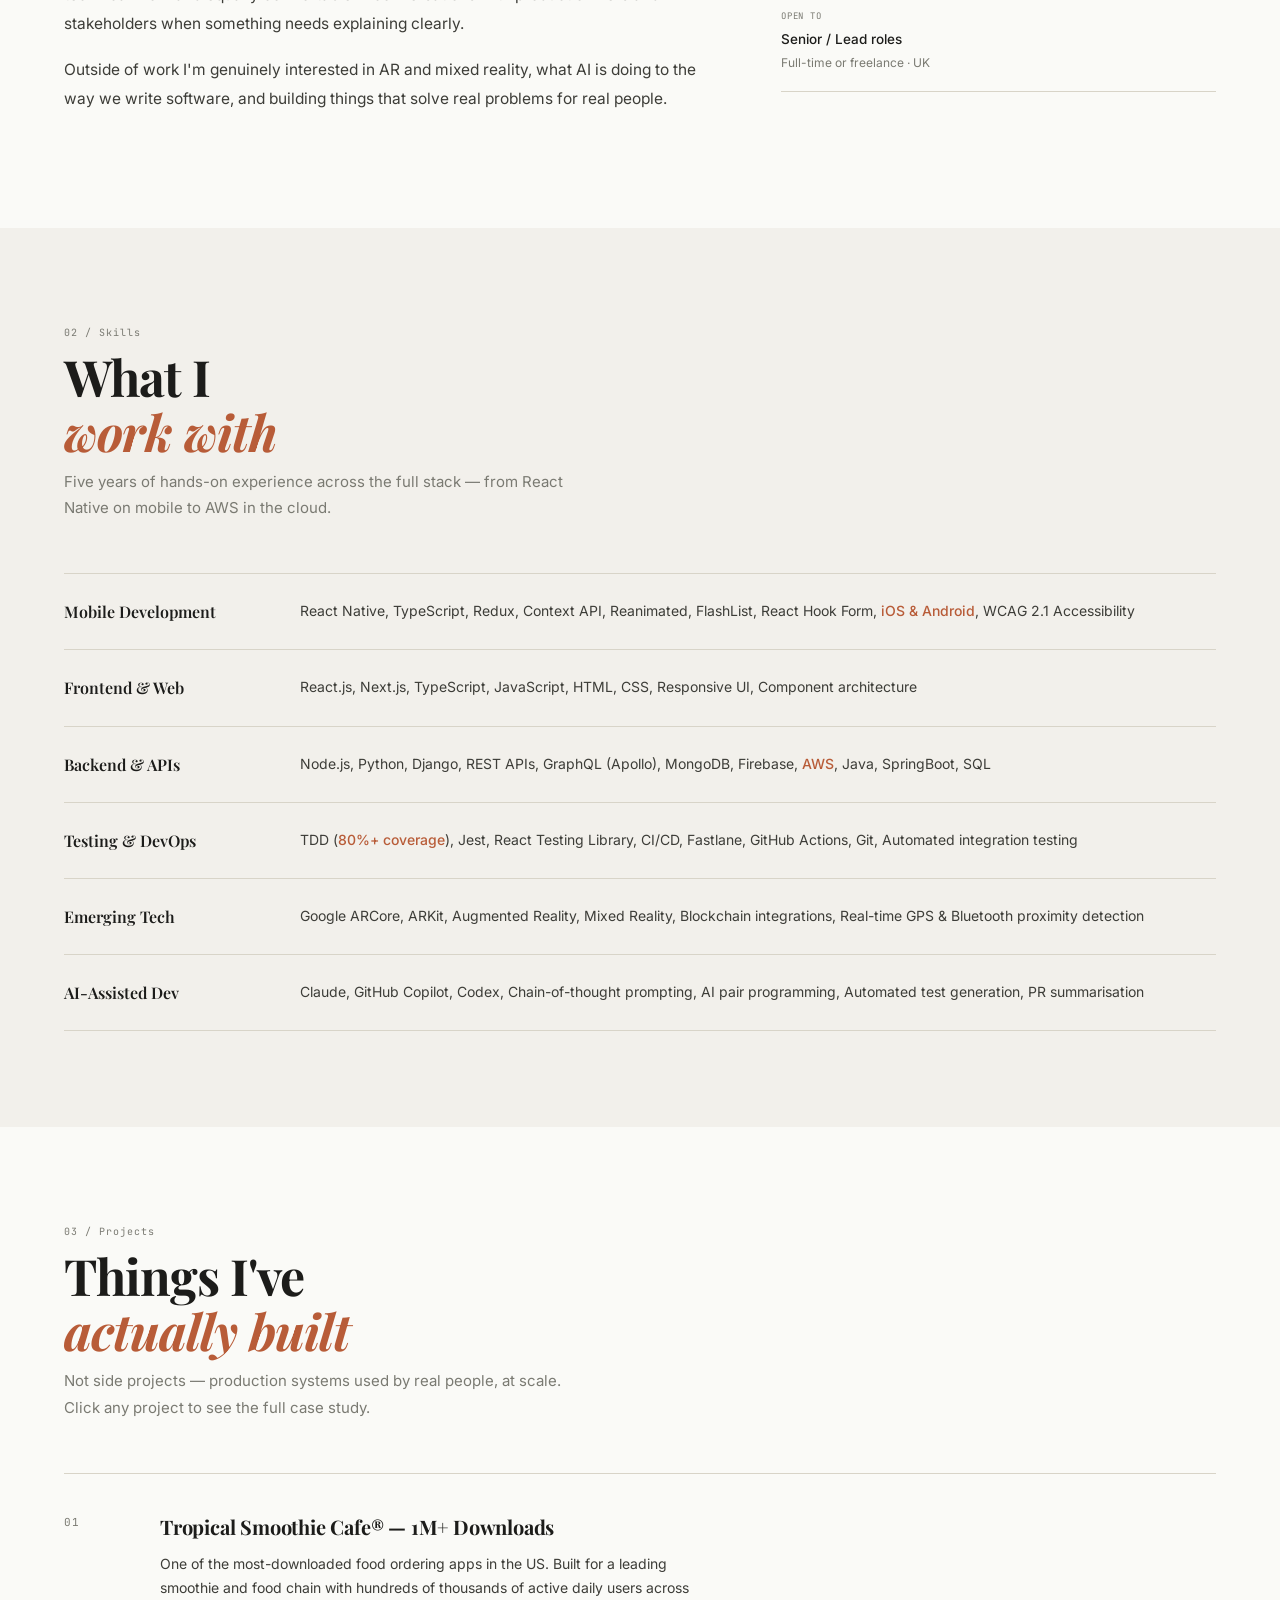
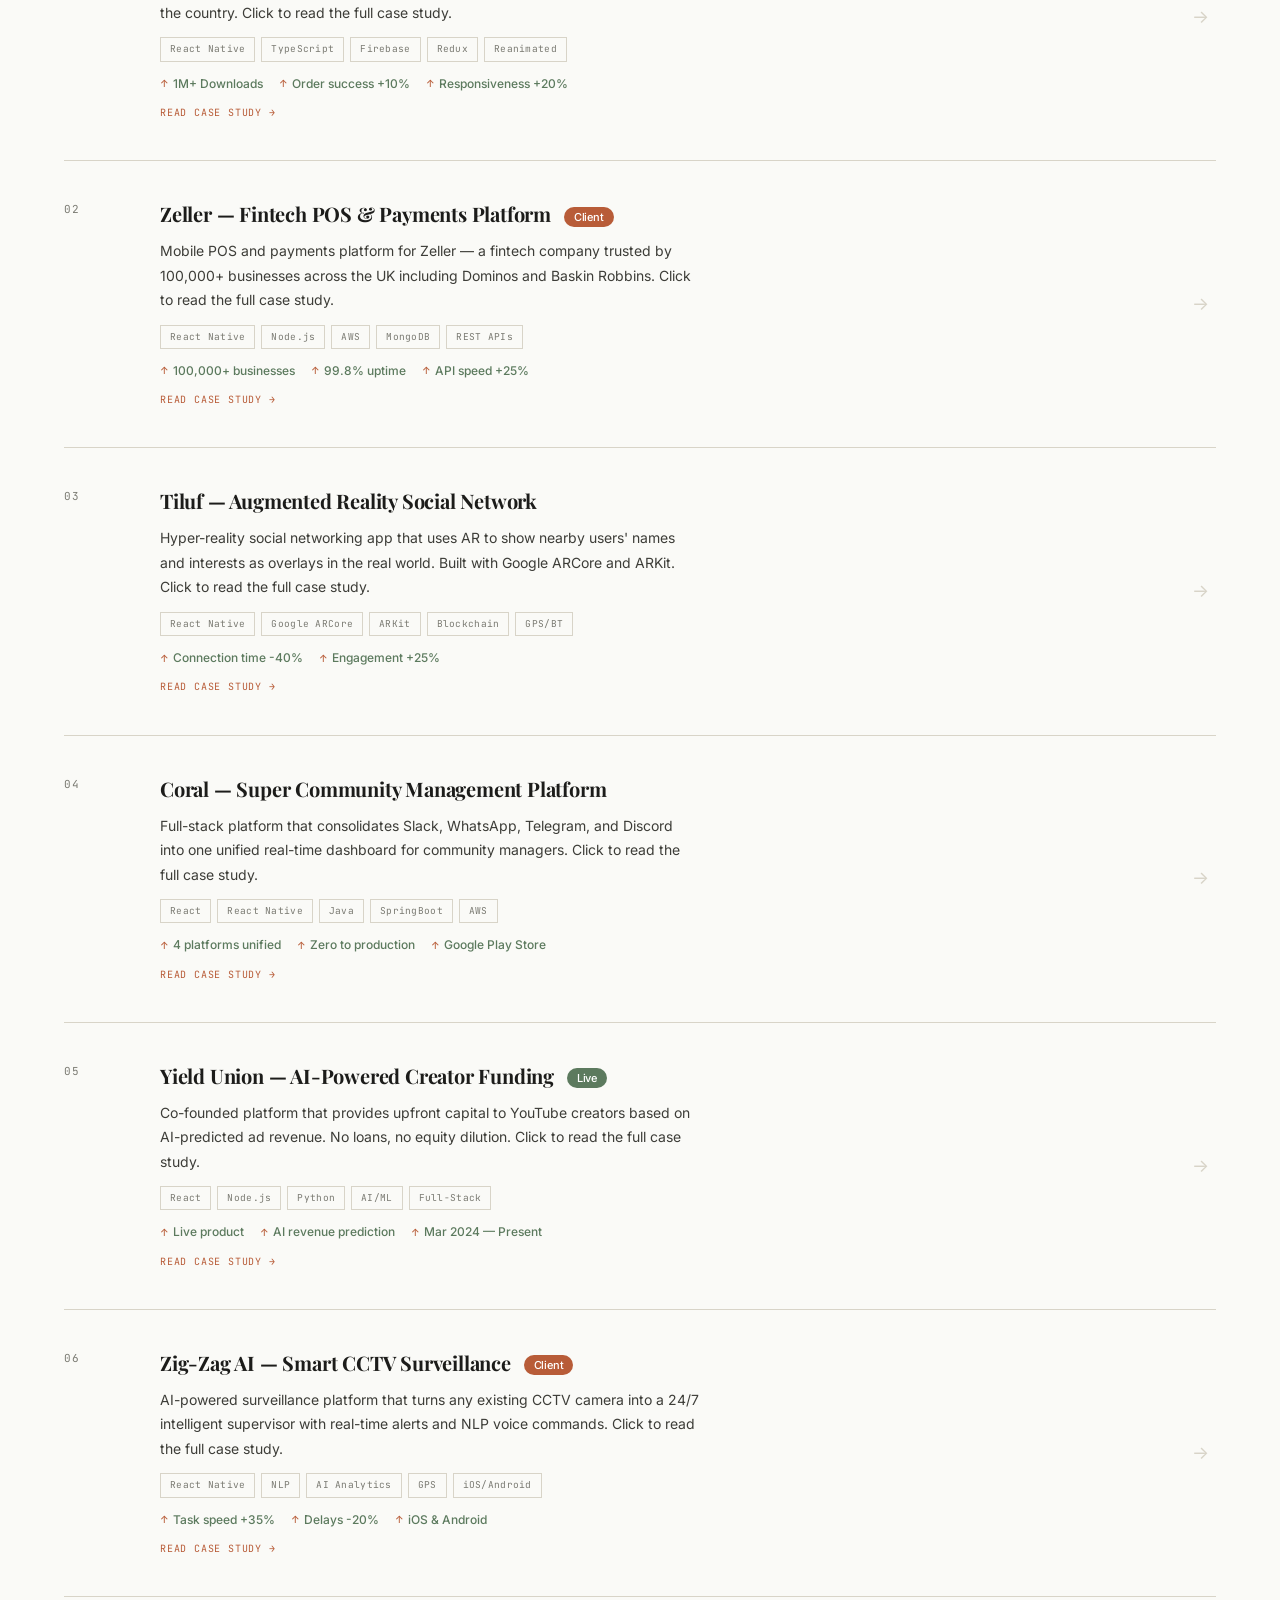
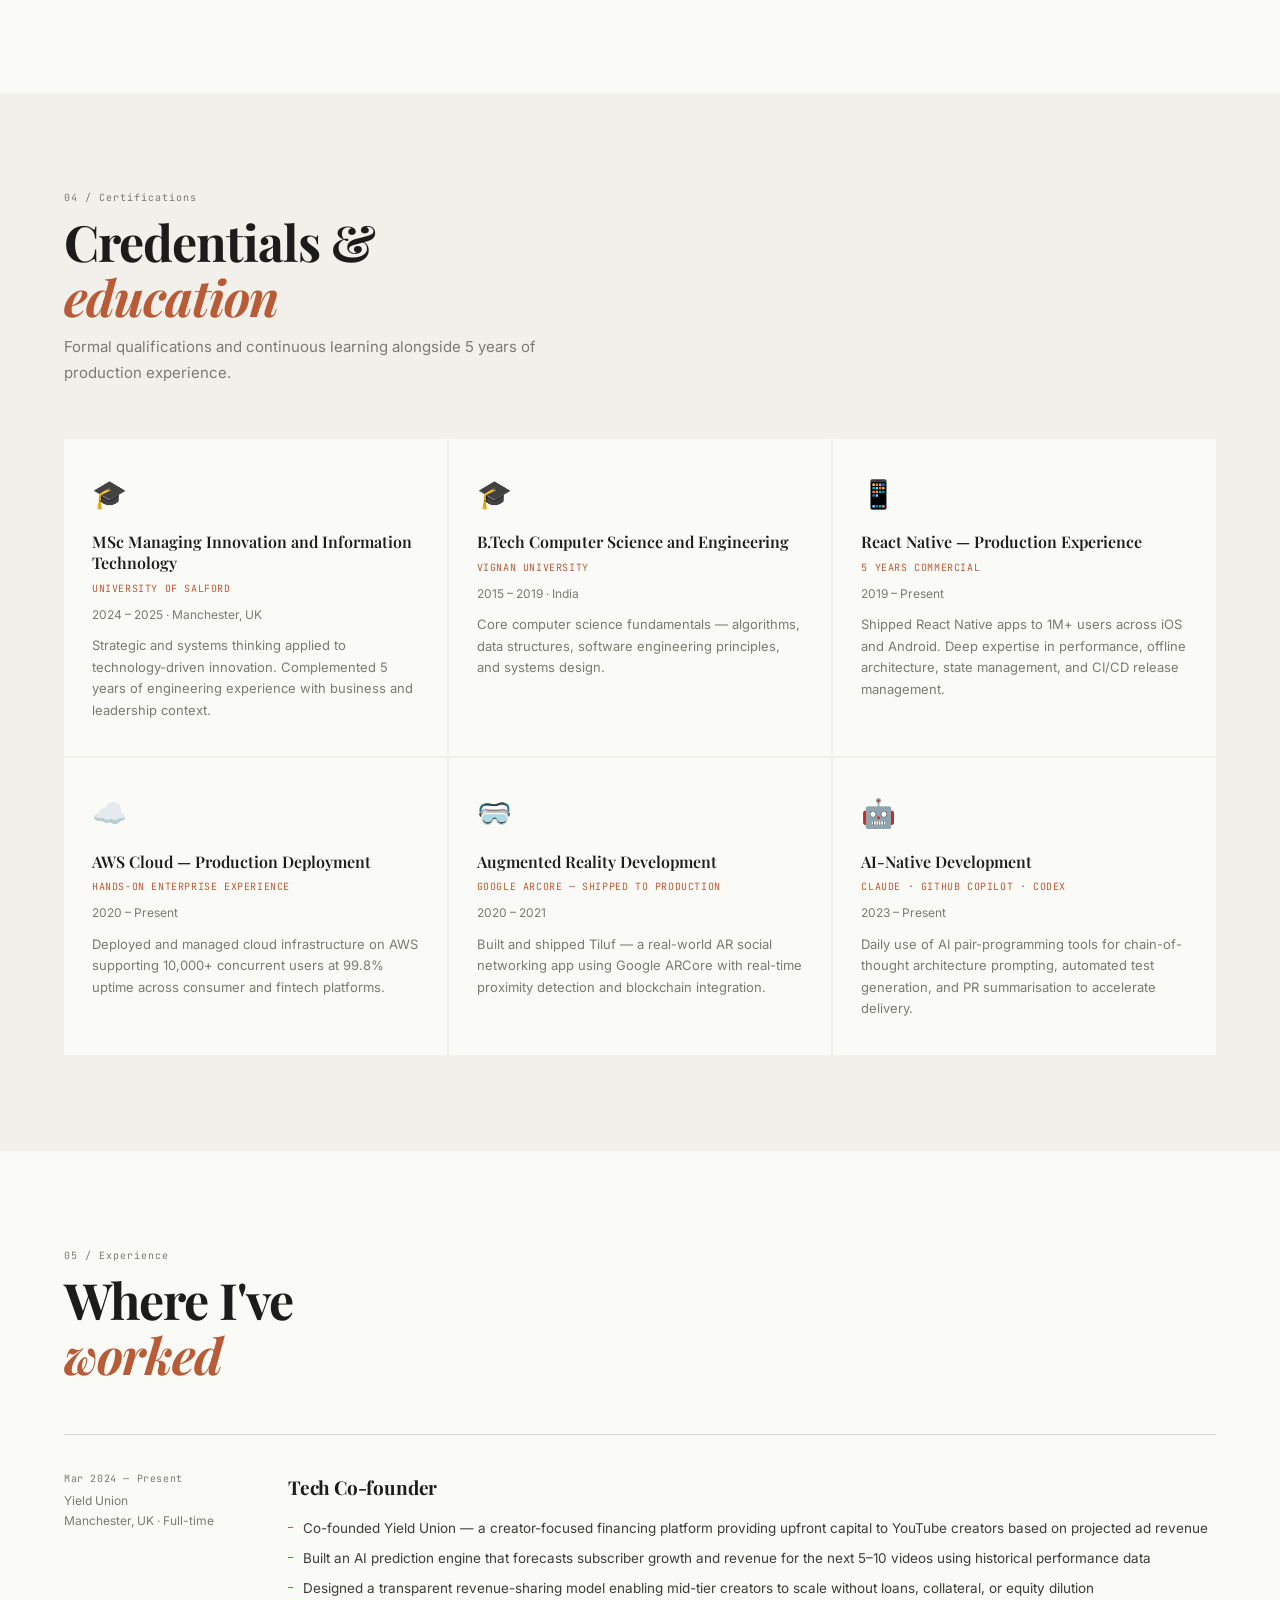
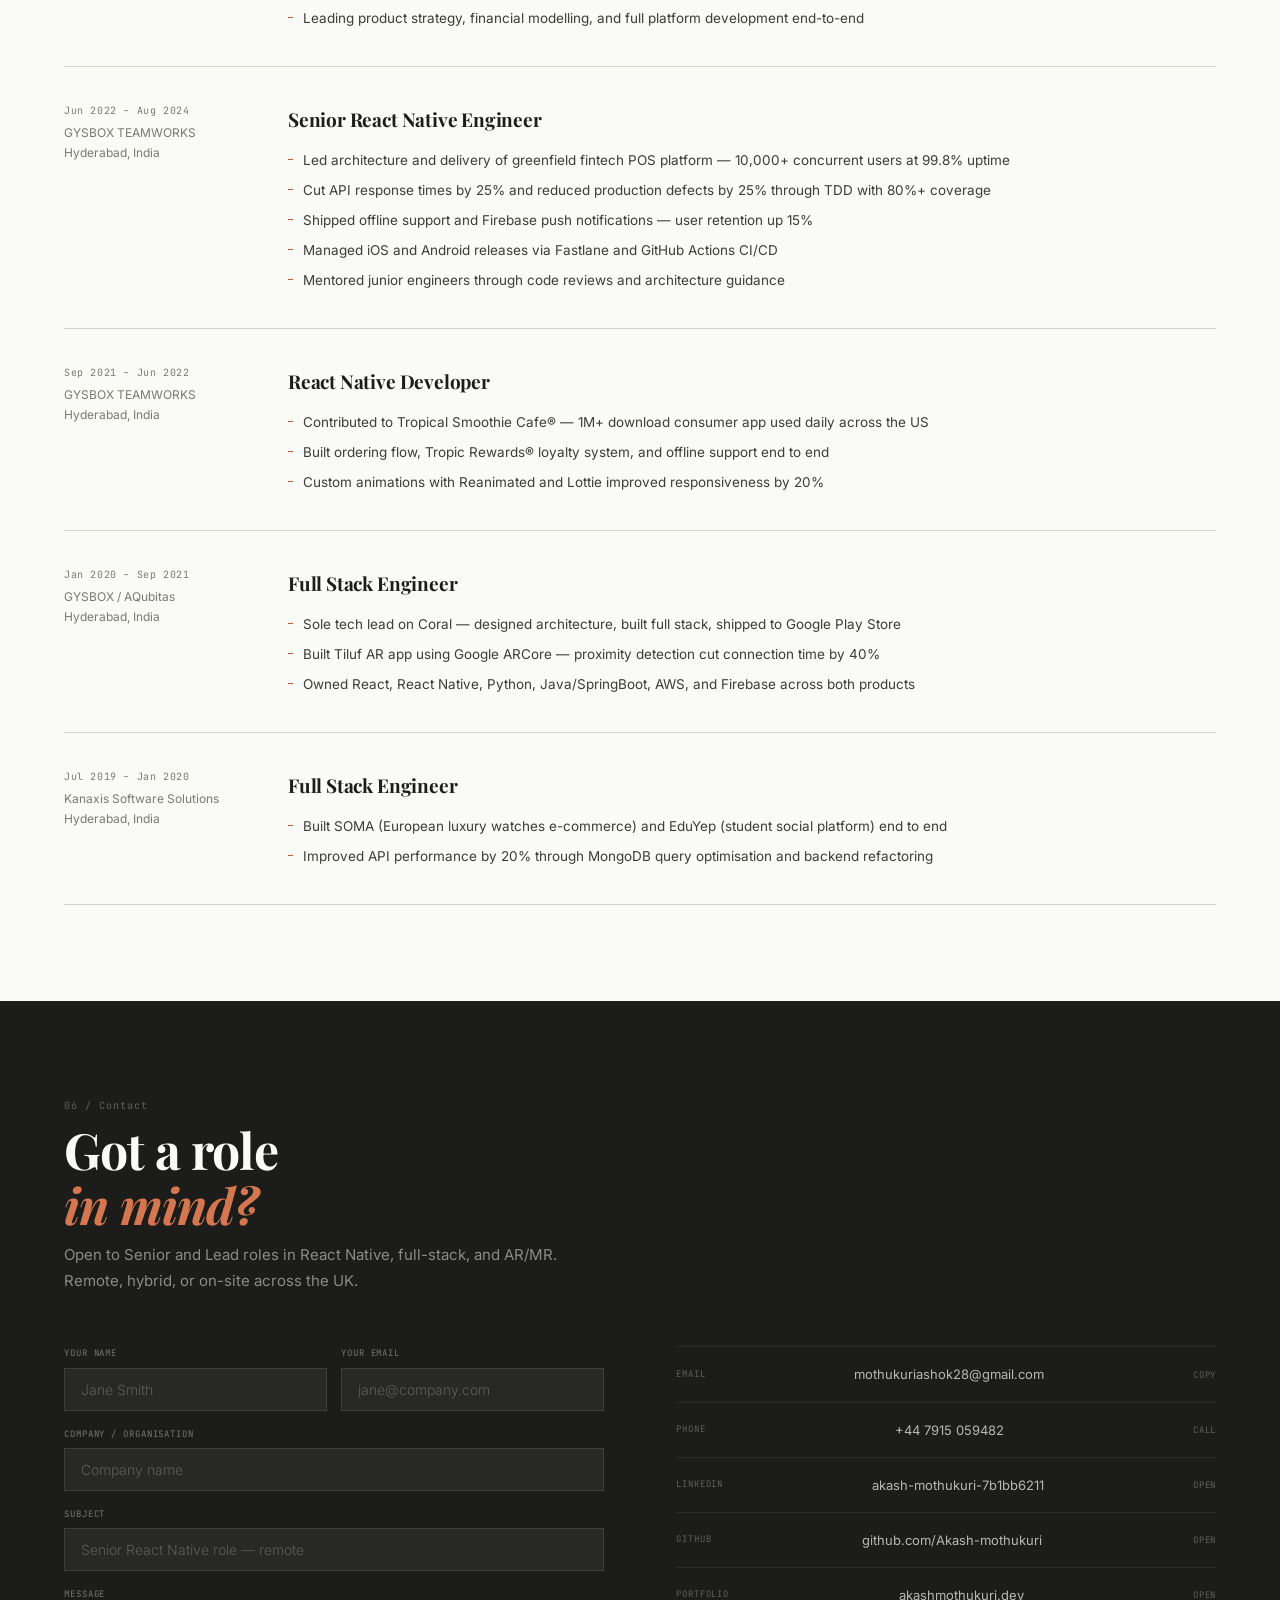
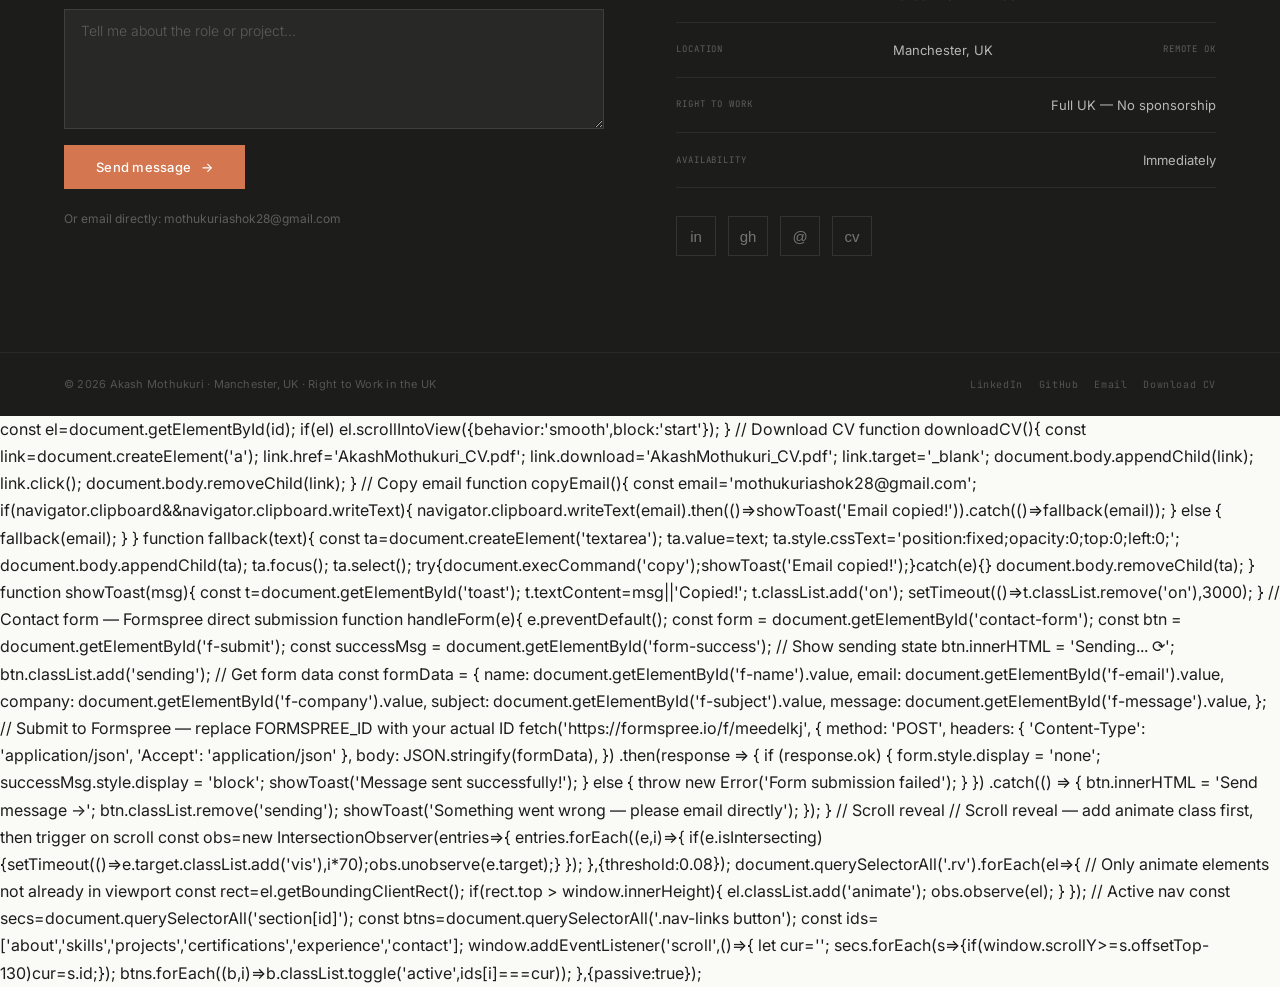
==== commit e3a2445f: "Add files via upload" ====
--- a/Index.html
+++ b/Index.html
@@ -190,8 +190,7 @@
 .modal-box{background:var(--paper);width:100%;max-width:860px;position:relative;transform:translateY(30px);transition:transform .3s ease;margin:auto;}
 .modal-overlay.open .modal-box{transform:translateY(0);}
 .modal-header{padding:40px 48px 32px;border-bottom:1px solid var(--line);position:relative;}
-.modal-close{position:absolute;top:20px;right:24px;background:none;border:none;font-size:22px;color:var(--ink3);cursor:pointer;width:40px;height:40px;display:flex;align-items:center;justify-content:center;transition:background .2s,color .2s;}
-.modal-close:hover{background:var(--paper2);color:var(--ink);}
+
 .modal-badges{display:flex;gap:8px;margin-bottom:14px;flex-wrap:wrap;}
 .modal-badge{font-family:'JetBrains Mono',monospace;font-size:10px;padding:4px 12px;letter-spacing:.06em;text-transform:uppercase;}
 .modal-badge.live{background:var(--sage);color:#fff;}
@@ -224,10 +223,8 @@
 @media(max-width:600px){.modal-header{padding:24px 20px 18px;}.modal-body{padding:24px 20px;}.modal-metrics{grid-template-columns:1fr 1fr;}}
 
 /* ── PROJECT MODAL ── */
-.modal-overlay{position:fixed;inset:0;background:rgba(0,0,0,0.75);z-index:500;display:flex;align-items:center;justify-content:center;padding:24px;opacity:0;pointer-events:none;transition:opacity .3s ease;}
-.modal-overlay.open{opacity:1;pointer-events:all;}
-.modal-box{background:var(--paper);color:var(--ink);width:100%;max-width:780px;max-height:90vh;overflow-y:auto;border-radius:4px;position:relative;transform:translateY(24px);transition:transform .3s ease;scrollbar-width:thin;}
-.modal-overlay.open .modal-box{transform:translateY(0);}
+.modal-overlay{position:fixed;inset:0;background:rgba(0,0,0,0.75);z-index:500;display:none;align-items:center;justify-content:center;padding:24px;opacity:0;transition:opacity .3s ease;}
+.modal-box{background:var(--paper);color:var(--ink);width:100%;max-width:780px;max-height:90vh;overflow-y:auto;border-radius:4px;position:relative;scrollbar-width:thin;}
 .modal-header{padding:36px 40px 24px;border-bottom:1px solid var(--line);position:sticky;top:0;background:var(--paper);z-index:1;}
 .modal-close{position:absolute;top:20px;right:24px;background:none;border:none;font-size:22px;color:var(--ink3);cursor:pointer;transition:color .2s;line-height:1;padding:4px 8px;z-index:10;}
 .modal-close:hover{color:var(--rust);}
@@ -663,10 +660,10 @@
 <!-- ═══════════════════════════════════════════════════ -->
 
 <!-- MODAL 1: Tropical Smoothie -->
-<div class="modal-overlay" id="modal-ts" onclick="closeModalOutside(event,'modal-ts')">
+<div class="modal-overlay" id="modal-ts">
   <div class="modal-box">
     <div class="modal-header">
-      <button class="modal-close" onclick="event.stopPropagation();closeModal('modal-ts')">✕</button>
+      <button class="modal-close" onclick="closeModal('modal-ts')">✕</button>
       <div class="modal-type">Client Project · Mobile App</div>
       <div class="modal-title">Tropical Smoothie Cafe®<br>1M+ Downloads</div>
       <div class="modal-badges">
@@ -710,16 +707,16 @@
     </div>
     <div class="modal-links">
       <button class="modal-link-btn" onclick="window.open('https://www.tropicalsmoothiecafe.com/app','_blank','noopener')">Visit App Page →</button>
-      <button class="modal-link-btn outline" onclick="event.stopPropagation();closeModal('modal-ts')">Close</button>
+      <button class="modal-link-btn outline" onclick="closeModal('modal-ts')">Close</button>
     </div>
   </div>
 </div>
 
 <!-- MODAL 2: Zeller -->
-<div class="modal-overlay" id="modal-zeller" onclick="closeModalOutside(event,'modal-zeller')">
+<div class="modal-overlay" id="modal-zeller">
   <div class="modal-box">
     <div class="modal-header">
-      <button class="modal-close" onclick="event.stopPropagation();closeModal('modal-zeller')">✕</button>
+      <button class="modal-close" onclick="closeModal('modal-zeller')">✕</button>
       <div class="modal-type">Client Project · Fintech · POS Platform</div>
       <div class="modal-title">Zeller<br>Fintech POS & Payments</div>
       <div class="modal-badges">
@@ -764,16 +761,16 @@
     </div>
     <div class="modal-links">
       <button class="modal-link-btn" onclick="window.open('https://www.myzeller.com/gb','_blank','noopener')">Visit Zeller →</button>
-      <button class="modal-link-btn outline" onclick="event.stopPropagation();closeModal('modal-zeller')">Close</button>
+      <button class="modal-link-btn outline" onclick="closeModal('modal-zeller')">Close</button>
     </div>
   </div>
 </div>
 
 <!-- MODAL 3: Tiluf -->
-<div class="modal-overlay" id="modal-tiluf" onclick="closeModalOutside(event,'modal-tiluf')">
+<div class="modal-overlay" id="modal-tiluf">
   <div class="modal-box">
     <div class="modal-header">
-      <button class="modal-close" onclick="event.stopPropagation();closeModal('modal-tiluf')">✕</button>
+      <button class="modal-close" onclick="closeModal('modal-tiluf')">✕</button>
       <div class="modal-type">Own Product · AR · Social Networking</div>
       <div class="modal-title">Tiluf<br>Hyper-Reality Social Network</div>
       <div class="modal-badges">
@@ -817,16 +814,16 @@
     </div>
     <div class="modal-links">
       <button class="modal-link-btn" onclick="window.open('http://www.tiluf.com','_blank','noopener')">Visit Tiluf →</button>
-      <button class="modal-link-btn outline" onclick="event.stopPropagation();closeModal('modal-tiluf')">Close</button>
+      <button class="modal-link-btn outline" onclick="closeModal('modal-tiluf')">Close</button>
     </div>
   </div>
 </div>
 
 <!-- MODAL 4: Coral -->
-<div class="modal-overlay" id="modal-coral" onclick="closeModalOutside(event,'modal-coral')">
+<div class="modal-overlay" id="modal-coral">
   <div class="modal-box">
     <div class="modal-header">
-      <button class="modal-close" onclick="event.stopPropagation();closeModal('modal-coral')">✕</button>
+      <button class="modal-close" onclick="closeModal('modal-coral')">✕</button>
       <div class="modal-type">Own Product · Full-Stack · Community Platform</div>
       <div class="modal-title">Coral<br>Super Community Management</div>
       <div class="modal-badges">
@@ -870,16 +867,16 @@
       </div>
     </div>
     <div class="modal-links">
-      <button class="modal-link-btn outline" onclick="event.stopPropagation();closeModal('modal-coral')">Close</button>
+      <button class="modal-link-btn outline" onclick="closeModal('modal-coral')">Close</button>
     </div>
   </div>
 </div>
 
 <!-- MODAL 5: Yield Union -->
-<div class="modal-overlay" id="modal-yield" onclick="closeModalOutside(event,'modal-yield')">
+<div class="modal-overlay" id="modal-yield">
   <div class="modal-box">
     <div class="modal-header">
-      <button class="modal-close" onclick="event.stopPropagation();closeModal('modal-yield')">✕</button>
+      <button class="modal-close" onclick="closeModal('modal-yield')">✕</button>
       <div class="modal-type">Co-Founded Startup · AI · Creator Economy</div>
       <div class="modal-title">Yield Union<br>AI Creator Funding Platform</div>
       <div class="modal-badges">
@@ -917,16 +914,16 @@
     </div>
     <div class="modal-links">
       <button class="modal-link-btn" onclick="window.open('https://www.yiyuu.com','_blank','noopener')">Visit Yield Union →</button>
-      <button class="modal-link-btn outline" onclick="event.stopPropagation();closeModal('modal-yield')">Close</button>
+      <button class="modal-link-btn outline" onclick="closeModal('modal-yield')">Close</button>
     </div>
   </div>
 </div>
 
 <!-- MODAL 6: Zig-Zag AI -->
-<div class="modal-overlay" id="modal-zigzag" onclick="closeModalOutside(event,'modal-zigzag')">
+<div class="modal-overlay" id="modal-zigzag">
   <div class="modal-box">
     <div class="modal-header">
-      <button class="modal-close" onclick="event.stopPropagation();closeModal('modal-zigzag')">✕</button>
+      <button class="modal-close" onclick="closeModal('modal-zigzag')">✕</button>
       <div class="modal-type">Client Project · AI · Surveillance Tech</div>
       <div class="modal-title">Zig-Zag AI<br>Smart CCTV Surveillance</div>
       <div class="modal-badges">
@@ -969,43 +966,49 @@
     </div>
     <div class="modal-links">
       <button class="modal-link-btn" onclick="window.open('https://www.zig-zag.ai','_blank','noopener')">Visit Zig-Zag AI →</button>
-      <button class="modal-link-btn outline" onclick="event.stopPropagation();closeModal('modal-zigzag')">Close</button>
+      <button class="modal-link-btn outline" onclick="closeModal('modal-zigzag')">Close</button>
     </div>
   </div>
 </div>
 
 <script>
-// Modal functions
+// ── MODAL SYSTEM ─────────────────────────────────────
 function openModal(id){
-  const m=document.getElementById(id);
-  if(m){
-    m.classList.add('open');
-    document.body.style.overflow='hidden';
-  }
+  var el = document.getElementById(id);
+  if(!el) return;
+  el.style.display = 'flex';
+  setTimeout(function(){ el.style.opacity = '1'; }, 10);
+  document.body.style.overflow = 'hidden';
 }
+
 function closeModal(id){
-  const m=document.getElementById(id);
-  if(m){
-    m.classList.remove('open');
-    document.body.style.overflow='';
-  }
+  var el = document.getElementById(id);
+  if(!el) return;
+  el.style.opacity = '0';
+  setTimeout(function(){ el.style.display = 'none'; }, 300);
+  document.body.style.overflow = '';
 }
-function closeModalOutside(e,id){
-  // Only close if clicking directly on the overlay background
-  if(e.target.classList.contains('modal-overlay')) closeModal(id);
-}
-// Close on Escape key
-document.addEventListener('keydown',e=>{
-  if(e.key==='Escape'){
-    document.querySelectorAll('.modal-overlay.open').forEach(m=>{
-      m.classList.remove('open');
-    });
-    document.body.style.overflow='';
+
+// Close on overlay background click
+document.addEventListener('click', function(e){
+  if(e.target && e.target.classList.contains('modal-overlay')){
+    e.target.style.opacity = '0';
+    setTimeout(function(){ e.target.style.display = 'none'; }, 300);
+    document.body.style.overflow = '';
   }
 });
-// Stop clicks inside modal-box from closing the modal
-document.querySelectorAll('.modal-box').forEach(box=>{
-  box.addEventListener('click',e=>e.stopPropagation());
+
+// Close on Escape
+document.addEventListener('keydown', function(e){
+  if(e.key === 'Escape'){
+    document.querySelectorAll('.modal-overlay').forEach(function(m){
+      if(m.style.display === 'flex'){
+        m.style.opacity = '0';
+        setTimeout(function(){ m.style.display = 'none'; }, 300);
+      }
+    });
+    document.body.style.overflow = '';
+  }
 });
 </script>
   const el=document.getElementById(id);
@@ -1116,41 +1119,6 @@
 },{passive:true});
 </script>
 <!-- PROJECT DETAIL MODAL -->
-<div class="modal-overlay" id="projectModal" onclick="closeModalOnOverlay(event)">
-  <div class="modal-box" id="modalBox">
-    <div class="modal-header">
-      <button class="modal-close" onclick="closeModal()">✕</button>
-      <div class="modal-badges" id="modalBadges"></div>
-      <div class="modal-title" id="modalTitle"></div>
-    </div>
-    <div class="modal-body">
-      <div class="modal-section">
-        <div class="modal-section-title">Overview</div>
-        <p class="modal-text" id="modalOverview"></p>
-      </div>
-      <div class="modal-section">
-        <div class="modal-section-title">My Role</div>
-        <p class="modal-text" id="modalRole"></p>
-      </div>
-      <div class="modal-section">
-        <div class="modal-section-title">Key Features</div>
-        <ul class="modal-list" id="modalFeatures"></ul>
-      </div>
-      <div class="modal-section">
-        <div class="modal-section-title">Tech Stack</div>
-        <div class="modal-tags" id="modalStack"></div>
-      </div>
-      <div class="modal-section">
-        <div class="modal-section-title">Results & Impact</div>
-        <div class="modal-metrics" id="modalMetrics"></div>
-      </div>
-      <div class="modal-section">
-        <div class="modal-section-title">Links</div>
-        <div class="modal-links" id="modalLinks"></div>
-      </div>
-    </div>
-  </div>
-</div>
 
 <script>
 // ── PROJECT DATA ──────────────────────────────────────
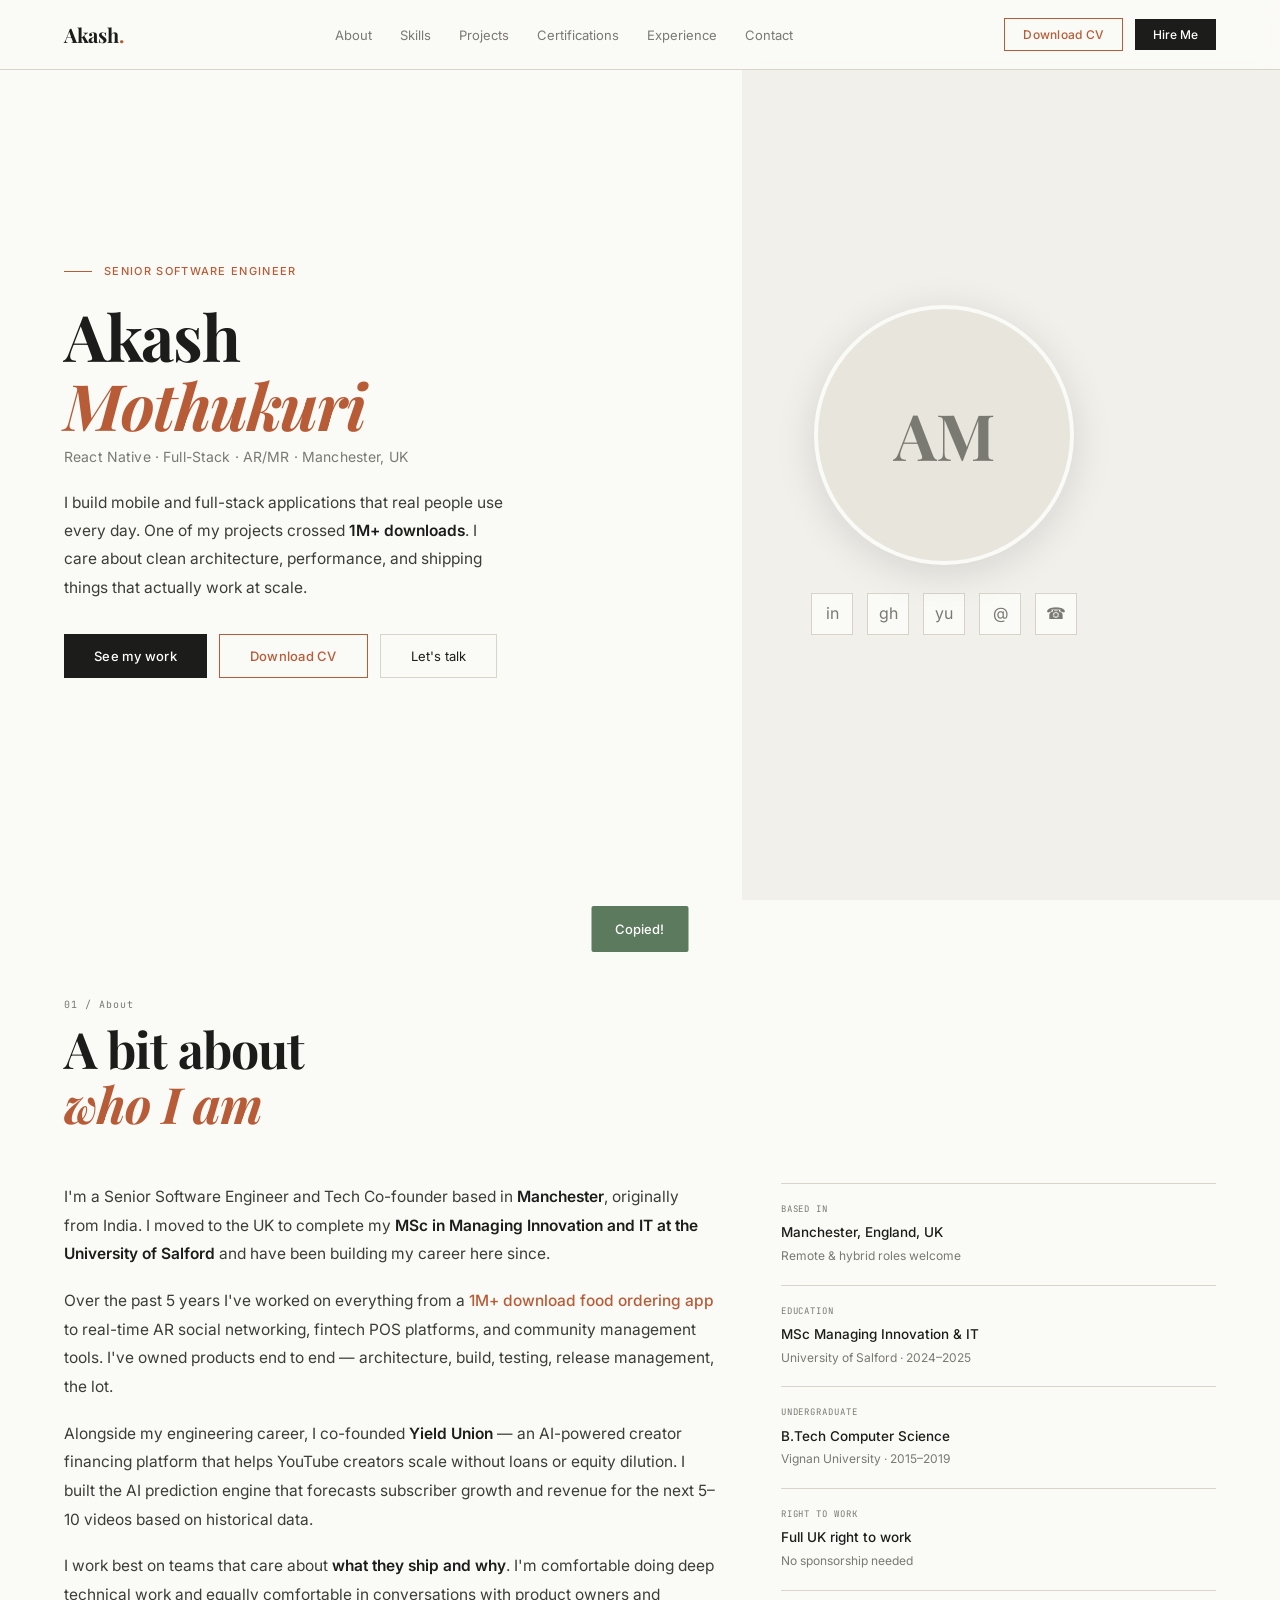
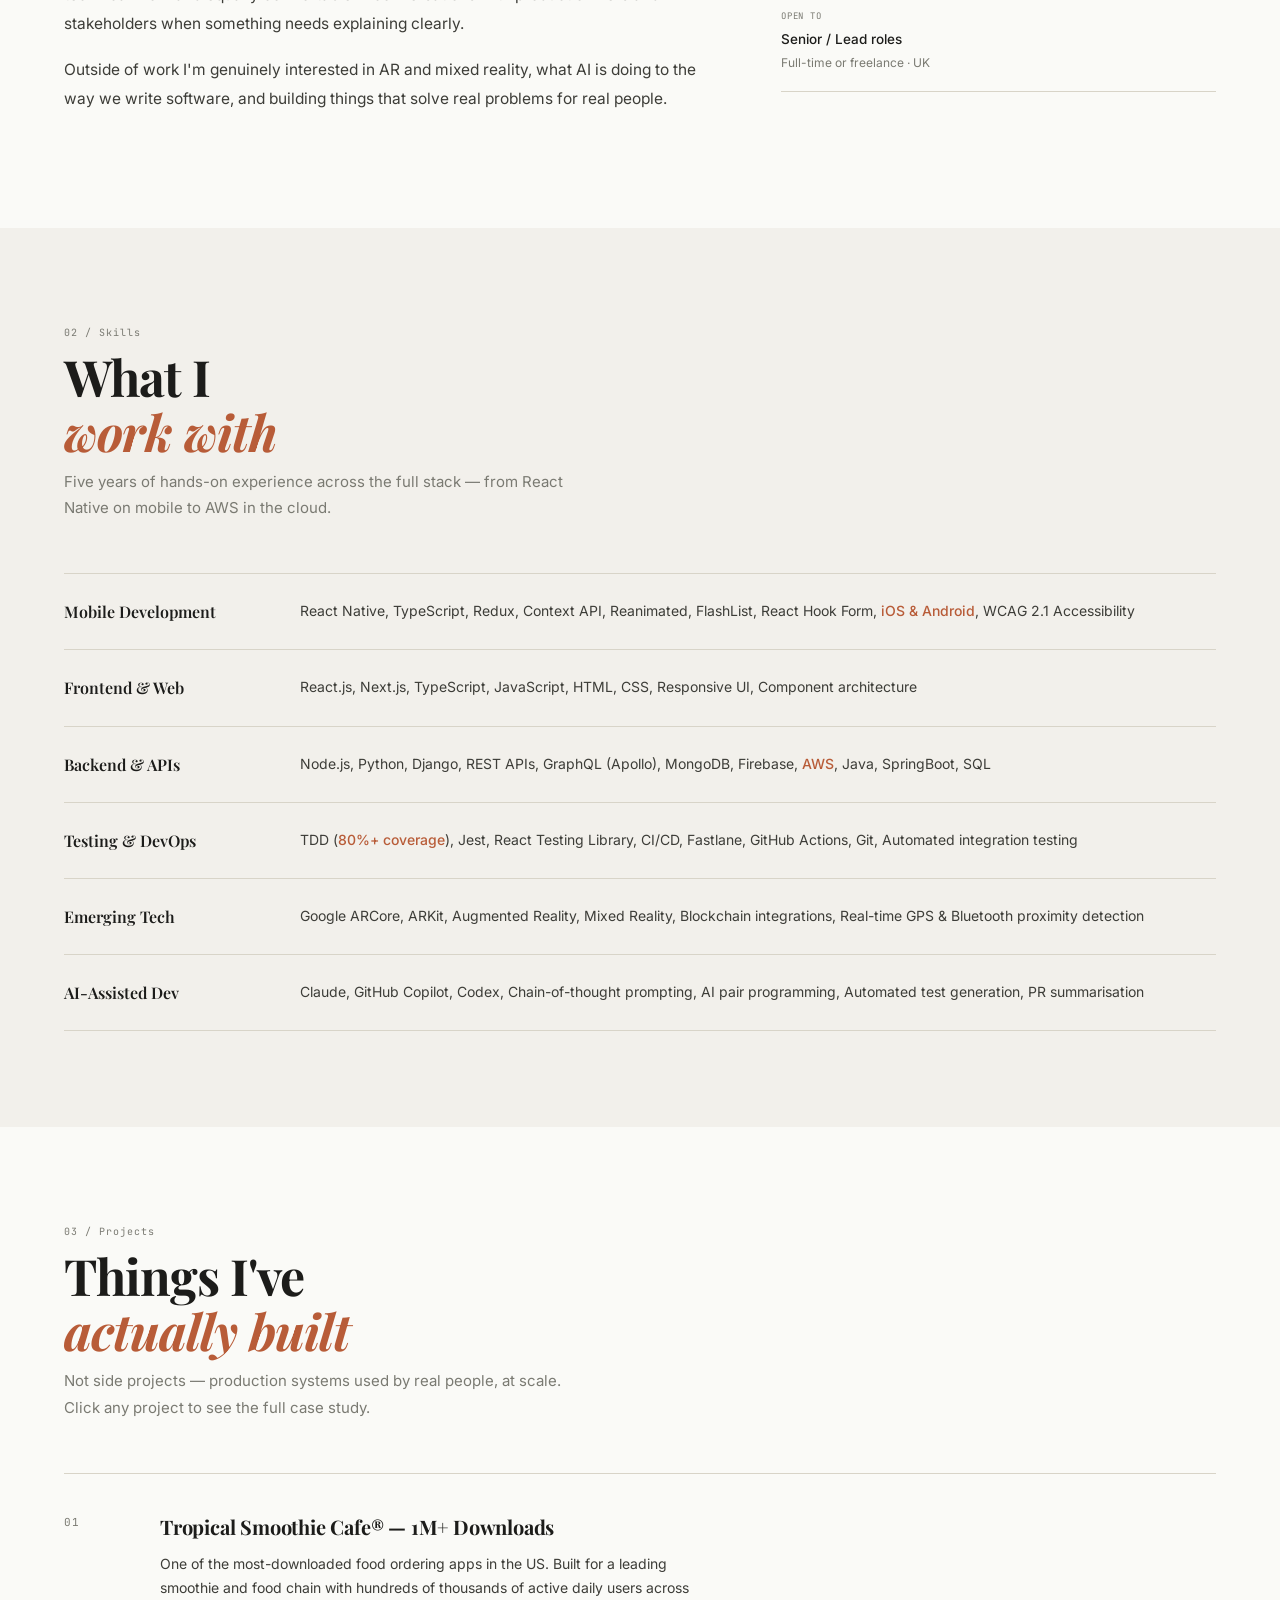
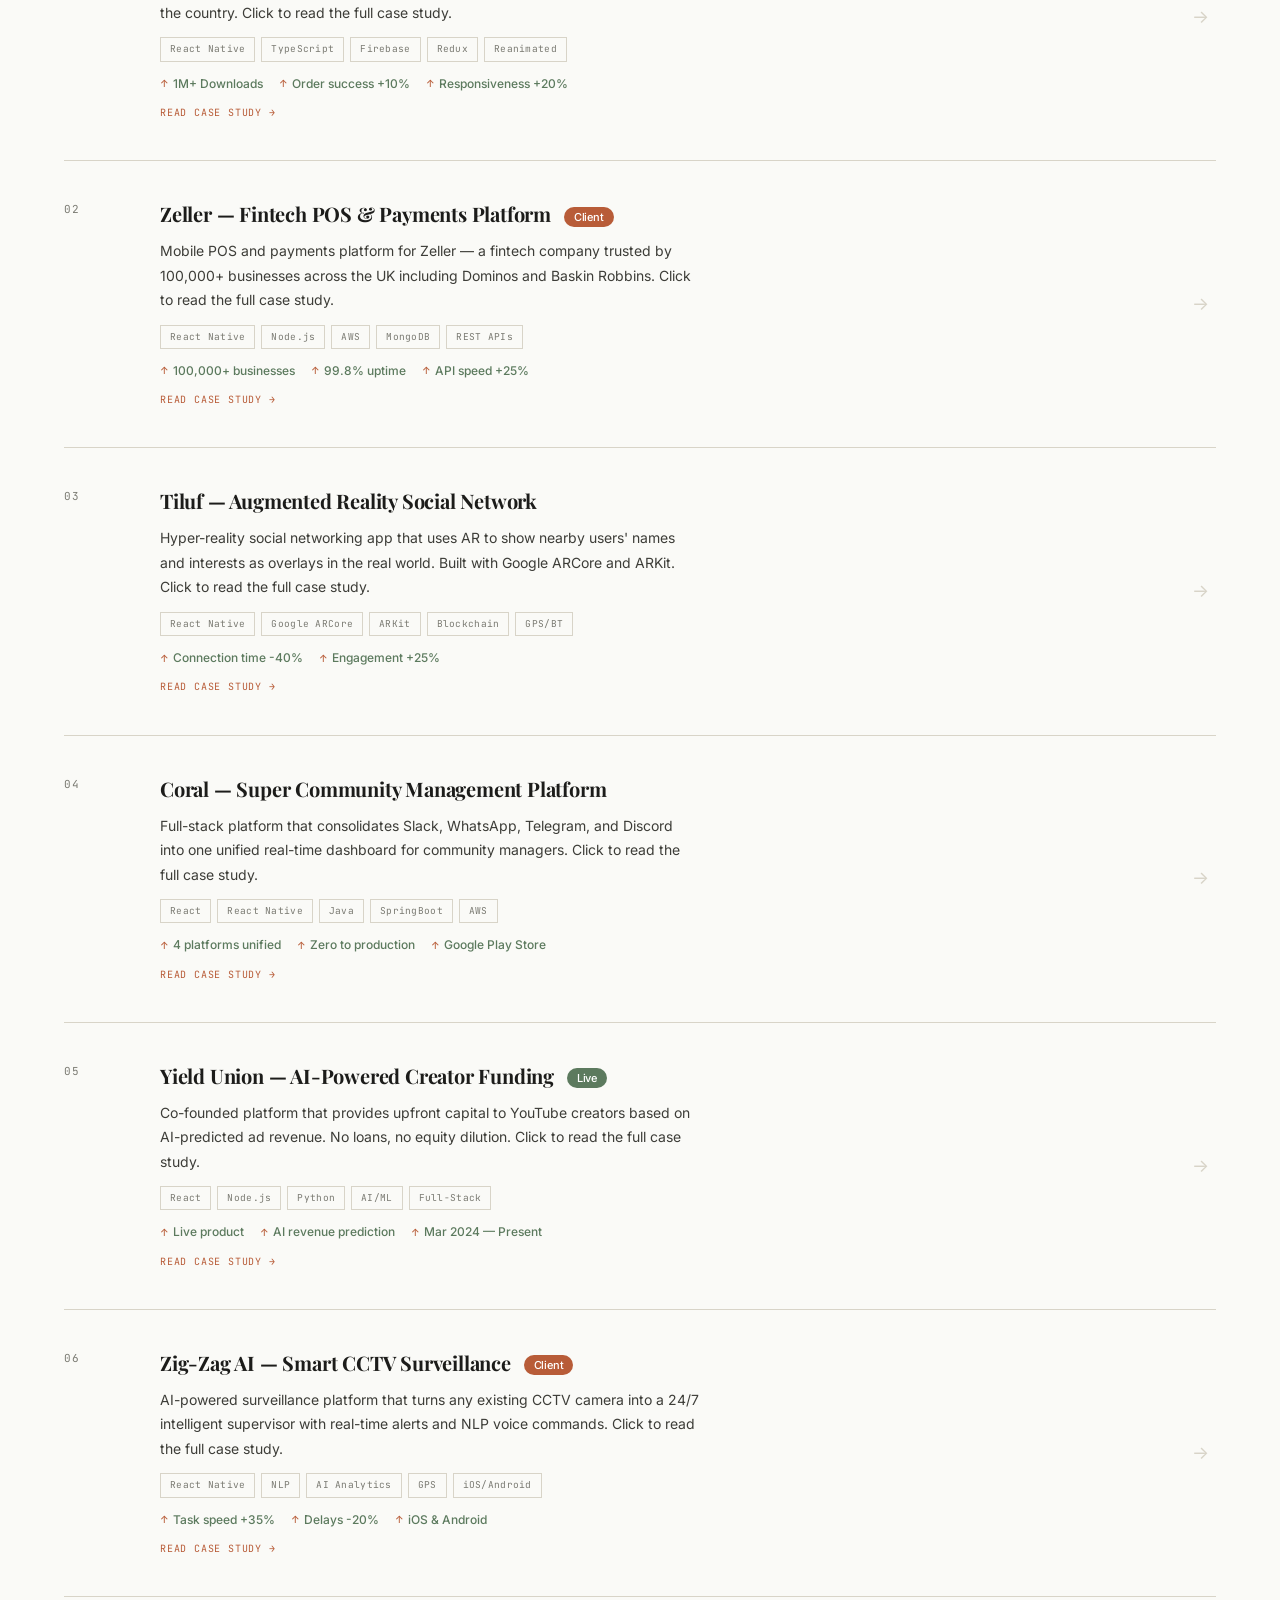
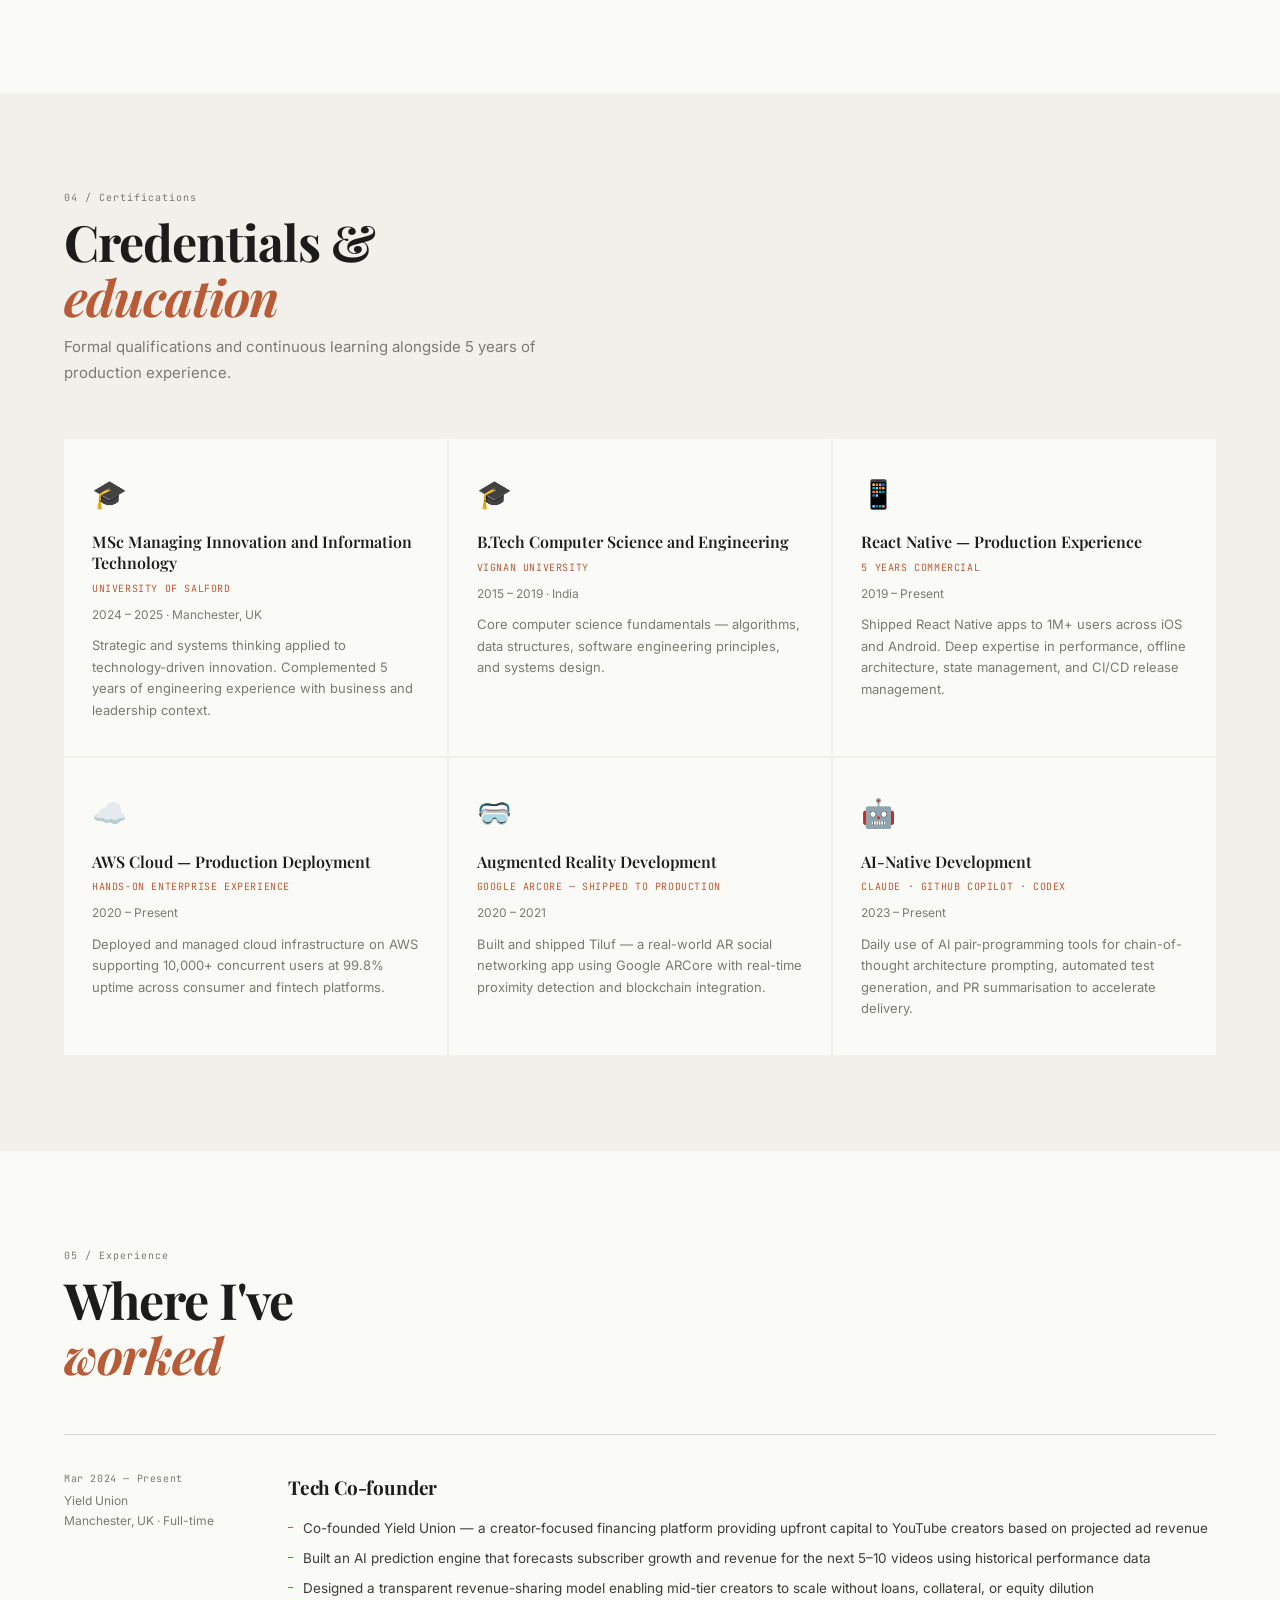
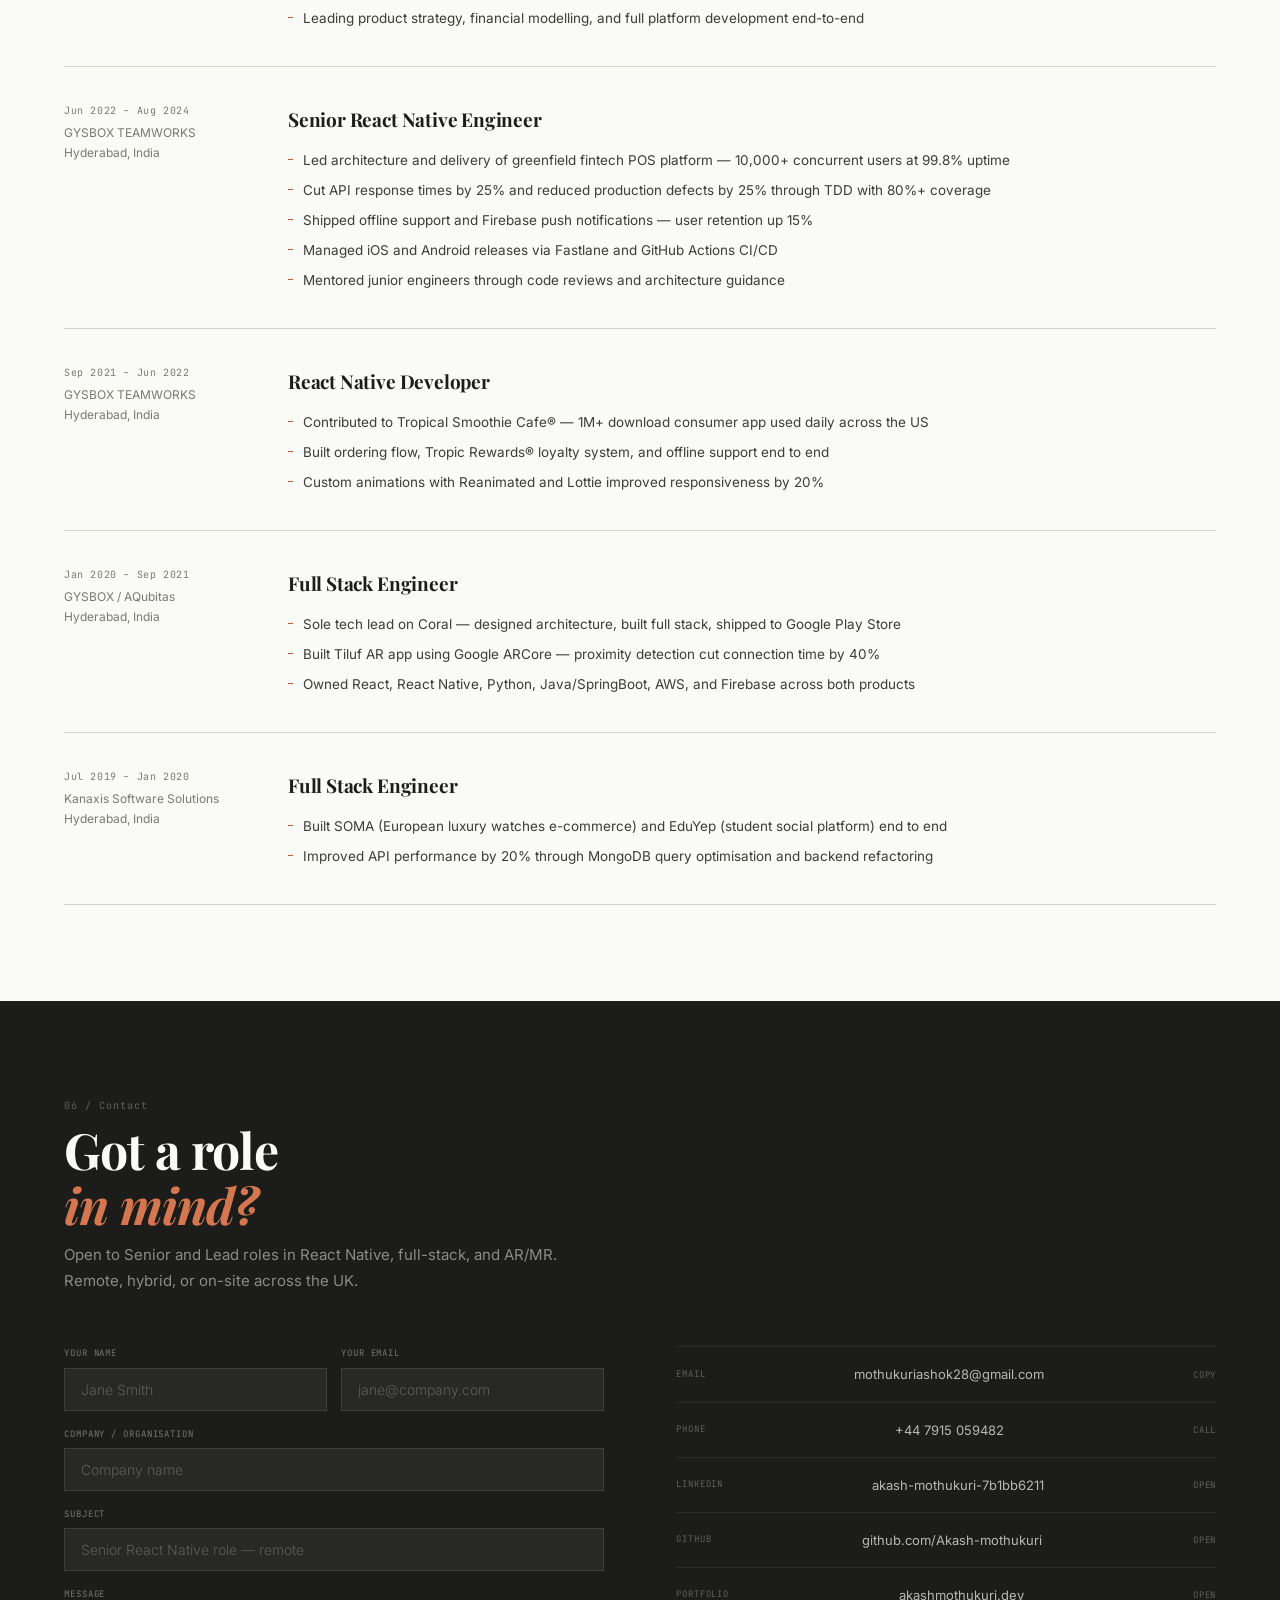
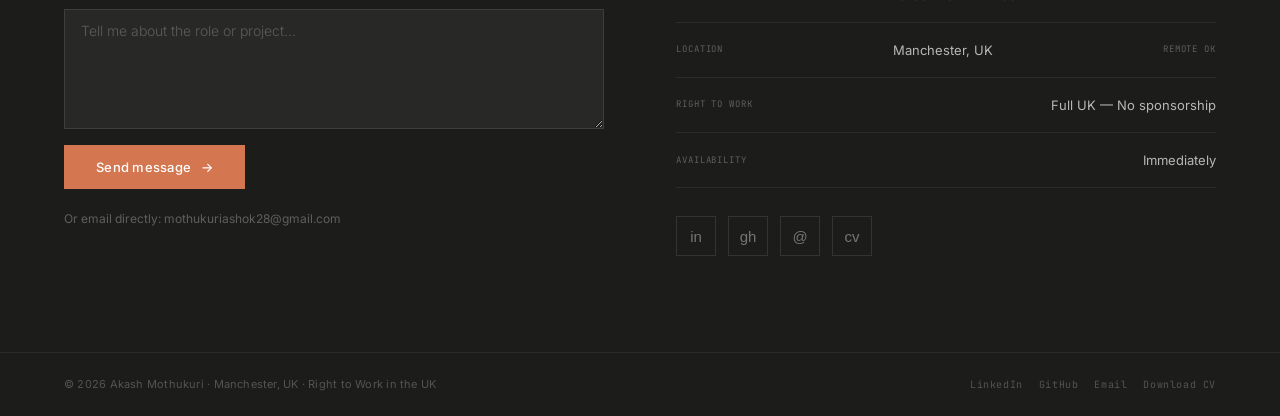
==== commit 57c26bc1: "Add files via upload" ====
--- a/Index.html
+++ b/Index.html
@@ -184,50 +184,74 @@
 .f-soc-btn{font-family:'JetBrains Mono',monospace;font-size:10px;color:rgba(250,250,247,.25);background:none;border:none;cursor:pointer;letter-spacing:.06em;transition:color .2s;}
 .f-soc-btn:hover{color:var(--rust2);}
 
-/* ── PROJECT MODAL ── */
-.modal-overlay{position:fixed;inset:0;background:rgba(28,28,26,0.92);z-index:500;display:flex;align-items:flex-start;justify-content:center;opacity:0;pointer-events:none;transition:opacity .3s ease;overflow-y:auto;padding:40px 20px;}
-.modal-overlay.open{opacity:1;pointer-events:all;}
-.modal-box{background:var(--paper);width:100%;max-width:860px;position:relative;transform:translateY(30px);transition:transform .3s ease;margin:auto;}
-.modal-overlay.open .modal-box{transform:translateY(0);}
-.modal-header{padding:40px 48px 32px;border-bottom:1px solid var(--line);position:relative;}
-
-.modal-badges{display:flex;gap:8px;margin-bottom:14px;flex-wrap:wrap;}
-.modal-badge{font-family:'JetBrains Mono',monospace;font-size:10px;padding:4px 12px;letter-spacing:.06em;text-transform:uppercase;}
-.modal-badge.live{background:var(--sage);color:#fff;}
-.modal-badge.client{background:var(--rust);color:#fff;}
-.modal-badge.own{background:var(--ink);color:#fff;}
-.modal-badge.startup{background:#7C3AED;color:#fff;}
-.modal-title{font-family:'Playfair Display',serif;font-size:clamp(22px,4vw,34px);font-weight:700;color:var(--ink);line-height:1.1;letter-spacing:-.02em;}
-.modal-body{padding:40px 48px;}
-.modal-section{margin-bottom:32px;}
-.modal-section-title{font-family:'JetBrains Mono',monospace;font-size:10px;color:var(--rust);letter-spacing:.14em;text-transform:uppercase;margin-bottom:12px;display:flex;align-items:center;gap:8px;}
-.modal-section-title::after{content:'';flex:1;height:1px;background:var(--line);}
-.modal-text{font-size:15px;color:var(--ink2);line-height:1.85;}
-.modal-list{list-style:none;display:flex;flex-direction:column;gap:10px;margin-top:8px;}
-.modal-list li{font-size:14.5px;color:var(--ink2);line-height:1.7;padding-left:20px;position:relative;}
-.modal-list li::before{content:'';position:absolute;left:0;top:10px;width:6px;height:1px;background:var(--rust);}
-.modal-tags{display:flex;flex-wrap:wrap;gap:8px;}
-.modal-tag{font-family:'JetBrains Mono',monospace;font-size:10px;border:1px solid var(--line);color:var(--ink3);padding:5px 12px;letter-spacing:.04em;}
-.modal-metrics{display:grid;grid-template-columns:repeat(auto-fit,minmax(150px,1fr));gap:16px;}
-.modal-metric{background:var(--paper2);padding:16px 20px;border-left:3px solid var(--rust);}
+/* ── MODAL ── */
+.modal-overlay{
+  position:fixed;top:0;left:0;right:0;bottom:0;
+  background:rgba(0,0,0,0.8);
+  z-index:9000;
+  display:none;
+  overflow-y:auto;
+  padding:40px 20px;
+  -webkit-overflow-scrolling:touch;
+}
+.modal-overlay.active{display:block;}
+.modal-box{
+  background:var(--paper);
+  color:var(--ink);
+  width:100%;
+  max-width:760px;
+  margin:0 auto;
+  border-radius:4px;
+  position:relative;
+}
+.modal-header{
+  padding:36px 40px 24px;
+  border-bottom:1px solid var(--line);
+}
+.modal-close{
+  position:absolute;
+  top:16px;right:20px;
+  width:36px;height:36px;
+  background:var(--paper3);
+  border:none;
+  border-radius:50%;
+  font-size:18px;
+  color:var(--ink);
+  cursor:pointer;
+  display:flex;align-items:center;justify-content:center;
+  z-index:10;
+  line-height:1;
+}
+.modal-close:hover{background:var(--rust);color:#fff;}
+.modal-type{font-family:'JetBrains Mono',monospace;font-size:10px;color:var(--rust);letter-spacing:.12em;text-transform:uppercase;margin-bottom:8px;}
+.modal-title{font-family:'Playfair Display',serif;font-size:clamp(22px,4vw,32px);font-weight:700;line-height:1.1;letter-spacing:-.01em;color:var(--ink);margin-bottom:12px;}
+.modal-badges{display:flex;gap:8px;flex-wrap:wrap;}
+.modal-badge{font-family:'JetBrains Mono',monospace;font-size:10px;padding:4px 12px;border-radius:20px;letter-spacing:.06em;}
+.modal-body{padding:32px 40px;}
+.modal-section{margin-bottom:28px;}
+.modal-section-title{font-family:'JetBrains Mono',monospace;font-size:10px;color:var(--ink3);letter-spacing:.12em;text-transform:uppercase;margin-bottom:10px;padding-bottom:8px;border-bottom:1px solid var(--line);}
+.modal-text{font-size:15px;color:var(--ink2);line-height:1.8;}
+.modal-features{list-style:none;display:flex;flex-direction:column;gap:8px;}
+.modal-features li{font-size:14px;color:var(--ink2);padding-left:18px;position:relative;line-height:1.65;}
+.modal-features li::before{content:'';position:absolute;left:0;top:10px;width:6px;height:1px;background:var(--rust);}
+.modal-tags{display:flex;flex-wrap:wrap;gap:6px;}
+.modal-tag{font-family:'JetBrains Mono',monospace;font-size:10px;border:1px solid var(--line);color:var(--ink3);padding:4px 10px;letter-spacing:.03em;}
+.modal-metrics{display:grid;grid-template-columns:repeat(auto-fit,minmax(140px,1fr));gap:12px;}
+.modal-metric{background:var(--paper2);padding:16px;border-left:3px solid var(--rust);}
 .modal-metric-num{font-family:'Playfair Display',serif;font-size:22px;font-weight:700;color:var(--ink);line-height:1;}
 .modal-metric-label{font-size:11px;color:var(--ink3);margin-top:4px;letter-spacing:.04em;}
-.modal-links{display:flex;gap:12px;flex-wrap:wrap;margin-top:8px;}
-.modal-link-btn{font-family:'Inter',sans-serif;font-size:13px;font-weight:500;padding:12px 24px;cursor:pointer;transition:all .2s;letter-spacing:.02em;border:none;}
-.modal-link-btn.primary{background:var(--ink);color:#fff;}
-.modal-link-btn.primary:hover{background:var(--rust);}
-.modal-link-btn.secondary{background:transparent;color:var(--ink);border:1px solid var(--line);}
-.modal-link-btn.secondary:hover{border-color:var(--rust);color:var(--rust);}
-.proj-item{cursor:pointer;}
-.proj-item:hover .proj-name{color:var(--rust);transition:color .2s;}
-@media(max-width:600px){.modal-header{padding:24px 20px 18px;}.modal-body{padding:24px 20px;}.modal-metrics{grid-template-columns:1fr 1fr;}}
-
-/* ── PROJECT MODAL ── */
-.modal-overlay{position:fixed;inset:0;background:rgba(0,0,0,0.75);z-index:500;display:none;align-items:center;justify-content:center;padding:24px;opacity:0;transition:opacity .3s ease;}
-.modal-box{background:var(--paper);color:var(--ink);width:100%;max-width:780px;max-height:90vh;overflow-y:auto;border-radius:4px;position:relative;scrollbar-width:thin;}
-.modal-header{padding:36px 40px 24px;border-bottom:1px solid var(--line);position:sticky;top:0;background:var(--paper);z-index:1;}
-.modal-close{position:absolute;top:20px;right:24px;background:none;border:none;font-size:22px;color:var(--ink3);cursor:pointer;transition:color .2s;line-height:1;padding:4px 8px;z-index:10;}
-.modal-close:hover{color:var(--rust);}
+.modal-links{display:flex;gap:12px;flex-wrap:wrap;padding:24px 40px;border-top:1px solid var(--line);background:var(--paper2);}
+.modal-link-btn{font-family:'Inter',sans-serif;font-size:13px;font-weight:500;background:var(--ink);color:#fff;border:none;padding:12px 28px;cursor:pointer;transition:background .2s;}
+.modal-link-btn:hover{background:var(--rust);}
+.modal-link-btn.outline{background:transparent;color:var(--ink);border:1px solid var(--line);}
+.modal-link-btn.outline:hover{border-color:var(--rust);color:var(--rust);}
+@media(max-width:600px){
+  .modal-header,.modal-body{padding:24px 20px;}
+  .modal-links{padding:20px;}
+  .modal-metrics{grid-template-columns:1fr 1fr;}
+}
+
+
 .read-more-hint{display:inline-flex;align-items:center;gap:6px;margin-top:10px;font-family:'JetBrains Mono',monospace;font-size:10px;color:var(--rust);letter-spacing:.08em;text-transform:uppercase;}
 .modal-type{font-family:'JetBrains Mono',monospace;font-size:10px;color:var(--rust);letter-spacing:.12em;text-transform:uppercase;margin-bottom:8px;}
 .modal-title{font-family:'Playfair Display',serif;font-size:clamp(22px,4vw,32px);font-weight:700;line-height:1.1;letter-spacing:-.01em;color:var(--ink);margin-bottom:12px;}
@@ -972,367 +996,4 @@
 </div>
 
 <script>
-// ── MODAL SYSTEM ─────────────────────────────────────
-function openModal(id){
-  var el = document.getElementById(id);
-  if(!el) return;
-  el.style.display = 'flex';
-  setTimeout(function(){ el.style.opacity = '1'; }, 10);
-  document.body.style.overflow = 'hidden';
-}
-
-function closeModal(id){
-  var el = document.getElementById(id);
-  if(!el) return;
-  el.style.opacity = '0';
-  setTimeout(function(){ el.style.display = 'none'; }, 300);
-  document.body.style.overflow = '';
-}
-
-// Close on overlay background click
-document.addEventListener('click', function(e){
-  if(e.target && e.target.classList.contains('modal-overlay')){
-    e.target.style.opacity = '0';
-    setTimeout(function(){ e.target.style.display = 'none'; }, 300);
-    document.body.style.overflow = '';
-  }
-});
-
-// Close on Escape
-document.addEventListener('keydown', function(e){
-  if(e.key === 'Escape'){
-    document.querySelectorAll('.modal-overlay').forEach(function(m){
-      if(m.style.display === 'flex'){
-        m.style.opacity = '0';
-        setTimeout(function(){ m.style.display = 'none'; }, 300);
-      }
-    });
-    document.body.style.overflow = '';
-  }
-});
-</script>
-  const el=document.getElementById(id);
-  if(el) el.scrollIntoView({behavior:'smooth',block:'start'});
-}
-
-// Download CV
-function downloadCV(){
-  const link=document.createElement('a');
-  link.href='AkashMothukuri_CV.pdf';
-  link.download='AkashMothukuri_CV.pdf';
-  link.target='_blank';
-  document.body.appendChild(link);
-  link.click();
-  document.body.removeChild(link);
-}
-
-// Copy email
-function copyEmail(){
-  const email='mothukuriashok28@gmail.com';
-  if(navigator.clipboard&&navigator.clipboard.writeText){
-    navigator.clipboard.writeText(email).then(()=>showToast('Email copied!')).catch(()=>fallback(email));
-  } else { fallback(email); }
-}
-function fallback(text){
-  const ta=document.createElement('textarea');
-  ta.value=text; ta.style.cssText='position:fixed;opacity:0;top:0;left:0;';
-  document.body.appendChild(ta); ta.focus(); ta.select();
-  try{document.execCommand('copy');showToast('Email copied!');}catch(e){}
-  document.body.removeChild(ta);
-}
-function showToast(msg){
-  const t=document.getElementById('toast');
-  t.textContent=msg||'Copied!';
-  t.classList.add('on');
-  setTimeout(()=>t.classList.remove('on'),3000);
-}
-
-// Contact form — Formspree direct submission
-function handleForm(e){
-  e.preventDefault();
-  const form = document.getElementById('contact-form');
-  const btn = document.getElementById('f-submit');
-  const successMsg = document.getElementById('form-success');
-
-  // Show sending state
-  btn.innerHTML = 'Sending... <span>⟳</span>';
-  btn.classList.add('sending');
-
-  // Get form data
-  const formData = {
-    name: document.getElementById('f-name').value,
-    email: document.getElementById('f-email').value,
-    company: document.getElementById('f-company').value,
-    subject: document.getElementById('f-subject').value,
-    message: document.getElementById('f-message').value,
-  };
-
-  // Submit to Formspree — replace FORMSPREE_ID with your actual ID
-  fetch('https://formspree.io/f/meedelkj', {
-    method: 'POST',
-    headers: {
-      'Content-Type': 'application/json',
-      'Accept': 'application/json'
-    },
-    body: JSON.stringify(formData),
-  })
-  .then(response => {
-    if (response.ok) {
-      form.style.display = 'none';
-      successMsg.style.display = 'block';
-      showToast('Message sent successfully!');
-    } else {
-      throw new Error('Form submission failed');
-    }
-  })
-  .catch(() => {
-    btn.innerHTML = 'Send message <span>→</span>';
-    btn.classList.remove('sending');
-    showToast('Something went wrong — please email directly');
-  });
-}
-
-// Scroll reveal
-// Scroll reveal — add animate class first, then trigger on scroll
-const obs=new IntersectionObserver(entries=>{
-  entries.forEach((e,i)=>{
-    if(e.isIntersecting){setTimeout(()=>e.target.classList.add('vis'),i*70);obs.unobserve(e.target);}
-  });
-},{threshold:0.08});
-document.querySelectorAll('.rv').forEach(el=>{
-  // Only animate elements not already in viewport
-  const rect=el.getBoundingClientRect();
-  if(rect.top > window.innerHeight){
-    el.classList.add('animate');
-    obs.observe(el);
-  }
-});
-
-// Active nav
-const secs=document.querySelectorAll('section[id]');
-const btns=document.querySelectorAll('.nav-links button');
-const ids=['about','skills','projects','certifications','experience','contact'];
-window.addEventListener('scroll',()=>{
-  let cur='';
-  secs.forEach(s=>{if(window.scrollY>=s.offsetTop-130)cur=s.id;});
-  btns.forEach((b,i)=>b.classList.toggle('active',ids[i]===cur));
-},{passive:true});
-</script>
-<!-- PROJECT DETAIL MODAL -->
-
-<script>
-// ── PROJECT DATA ──────────────────────────────────────
-const projects = {
-  tropical: {
-    title: "Tropical Smoothie Cafe®",
-    badges: [{label:"1M+ Downloads",cls:"live"},{label:"Client Project",cls:"client"}],
-    overview: "Tropical Smoothie Cafe® is one of the most-downloaded food ordering apps in the United States, serving hundreds of thousands of active customers daily across the country. The app allows customers to browse the full menu, customise orders, earn loyalty rewards, and track deliveries — all from their phone. It is available on both the iOS App Store and Google Play Store.",
-    role: "As part of the core development team, I was responsible for building and optimising key features of the consumer-facing mobile app. I owned the end-to-end ordering flow, built the Tropic Rewards® loyalty system, and introduced offline order support to ensure a seamless experience even in low-signal environments. I also focused heavily on performance and polish — developing custom loading and transition animations that made the app feel significantly faster and more premium.",
-    features: [
-      "End-to-end ordering flow — menu browsing, item customisation, checkout and order tracking",
-      "Tropic Rewards® loyalty system — points earning, reward redemption, and tier management",
-      "Offline order support — orders queue locally and sync when connection is restored",
-      "Custom animations using Reanimated and Lottie for loading screens and transitions",
-      "Accessibility features — screen reader compatibility and voice command support",
-      "Push notifications for order updates and promotional offers via Firebase",
-    ],
-    stack: ["React Native","TypeScript","Redux","Firebase","Reanimated","Lottie","REST APIs","CI/CD"],
-    metrics: [
-      {num:"1M+", label:"App Downloads"},
-      {num:"+10%", label:"Order Success Rate"},
-      {num:"+12%", label:"User Retention"},
-      {num:"+20%", label:"App Responsiveness"},
-      {num:"+15%", label:"Accessibility Usage"},
-    ],
-    links: [
-      {label:"Visit App Page", url:"https://www.tropicalsmoothiecafe.com/app", cls:"primary"},
-    ]
-  },
-
-  zeller: {
-    title: "Zeller — Fintech POS & Payments Platform",
-    badges: [{label:"Client Project",cls:"client"},{label:"Live Product",cls:"live"}],
-    overview: "Zeller is a leading UK fintech company providing card machines, business bank accounts, and point-of-sale systems to over 100,000 businesses — including major brands like Dominos and Baskin Robbins. Their platform helps businesses accept payments, manage finances, and track transactions all in one place. Zeller's POS mobile app is the primary interface through which business owners and staff process payments at the counter.",
-    role: "I was contracted to build the React Native mobile POS application for Zeller — the app used by businesses to process card payments and manage transactions. I designed the full architecture from scratch, built the transaction workflows, implemented secure API integrations with resilient retry logic, and owned the entire delivery lifecycle from design through to production. The system needed to handle high-frequency transactions with zero tolerance for failure.",
-    features: [
-      "Real-time payment processing with secure API integrations and transaction lifecycle management",
-      "Resilient retry logic ensuring no transactions are lost during network interruptions",
-      "State synchronisation across multiple devices and terminals simultaneously",
-      "Offline transaction queuing — payments process locally and sync when connection returns",
-      "Real-time order management dashboard for business owners",
-      "Multi-terminal support — manage multiple POS devices from one account",
-      "Comprehensive transaction history and reporting features",
-    ],
-    stack: ["React Native","TypeScript","Node.js","MongoDB","Redux","AWS","REST APIs","Fastlane","GitHub Actions"],
-    metrics: [
-      {num:"100k+", label:"Businesses Using Zeller"},
-      {num:"10k+", label:"Concurrent Users"},
-      {num:"99.8%", label:"Uptime Achieved"},
-      {num:"+25%", label:"API Response Speed"},
-    ],
-    links: [
-      {label:"Visit Zeller", url:"https://www.myzeller.com/gb", cls:"primary"},
-    ]
-  },
-
-  tiluf: {
-    title: "Tiluf — Hyper-Reality AR Social Network",
-    badges: [{label:"Own Product",cls:"own"},{label:"Live",cls:"live"}],
-    overview: "Tiluf is a hyper-reality social networking app that solves a genuine human problem — how do you connect with the interesting people physically around you without the awkwardness of cold approaches? Using Augmented Reality, the app overlays a person's name, interests, and openness to being approached directly above them in the real world as you look through your camera. It bridges the gap between digital convenience and real-life connection.",
-    role: "I led the full mobile app development for Tiluf — owning the product from architecture through to deployment. I built the core AR overlay engine using Google ARCore and ARKit, implemented real-time Bluetooth and GPS proximity detection, integrated blockchain-verified user profiles, and developed the full social interaction layer. I also focused on accessibility, ensuring AR content worked with screen readers and voice commands.",
-    features: [
-      "Real-time AR overlays showing nearby users' names and interests anchored to their physical position",
-      "Bluetooth and GPS proximity detection for instant real-world connection between users",
-      "Blockchain-verified user profiles ensuring authenticity and preventing fake accounts",
-      "Social interaction layer — leave compliments, comments, or bond over shared interests",
-      "User privacy controls — choose what's visible and when you appear to others",
-      "Accessibility support — AR content compatible with screen readers and voice commands",
-      "Real-time push notifications for interactions and nearby user alerts",
-    ],
-    stack: ["React Native","Google ARCore","ARKit","Python","Firebase","Blockchain","Bluetooth/GPS","REST APIs"],
-    metrics: [
-      {num:"-40%", label:"User Connection Time"},
-      {num:"+25%", label:"User Engagement"},
-      {num:"+15%", label:"Accessibility Usage"},
-      {num:"+20%", label:"Motor Impairment Engagement"},
-    ],
-    links: [
-      {label:"Visit Tiluf", url:"http://www.tiluf.com", cls:"primary"},
-    ]
-  },
-
-  coral: {
-    title: "Coral — Super Community Management Platform",
-    badges: [{label:"Own Product",cls:"own"},{label:"Google Play",cls:"live"}],
-    overview: "Community managers today struggle with fragmented communication — their members are spread across Slack, WhatsApp, Telegram, Discord, Slido, and more. Coral solves this by consolidating all major communication channels into a single unified real-time dashboard. You can list your WhatsApp groups, Telegram channels, Slack workspaces, and Discord servers — and manage, monitor, and communicate across all of them from one place.",
-    role: "I was the sole tech lead on Coral — handling everything from product architecture and UI/UX design to backend development and cloud deployment. I built the React web frontend, React Native mobile app, Java/SpringBoot backend, and the full AWS and Firebase infrastructure. I designed the multi-channel integration engine that connects and consolidates the various platforms, built real-time notification systems, and took the entire product from zero to a live launch on the Google Play Store.",
-    features: [
-      "Unified dashboard consolidating Slack, WhatsApp, Telegram, Discord, and Slido",
-      "Real-time updates and notifications across all connected platforms simultaneously",
-      "Community analytics — member growth, engagement rates, and activity tracking",
-      "Multi-admin support — assign roles and permissions to team members",
-      "Scheduled messaging across multiple channels from a single interface",
-      "GPS-based community features for location-aware group management",
-      "Full mobile app (React Native) and web app (React) with feature parity",
-    ],
-    stack: ["React","React Native","Java","SpringBoot","AWS","Firebase","Node.js","Google Play Store"],
-    metrics: [
-      {num:"4+", label:"Platforms Unified"},
-      {num:"-35%", label:"App Load Times"},
-      {num:"99.9%", label:"GPS Tracking Accuracy"},
-      {num:"0→1", label:"Zero to Google Play"},
-    ],
-    links: [
-      {label:"Google Play Store", url:"https://play.google.com/store/search?q=coral+community", cls:"primary"},
-    ]
-  },
-
-  yieldunion: {
-    title: "Yield Union — AI Creator Funding Platform",
-    badges: [{label:"Co-Founded",cls:"startup"},{label:"Live Product",cls:"live"}],
-    overview: "Yield Union is a creator-focused financing platform that solves a real problem for YouTube content creators — inconsistent income. Most mid-tier creators have the talent and audience to grow, but lack the upfront capital to produce their best work consistently. Yield Union provides funding based on projected ad revenue, allowing creators to scale their content without taking loans, giving up equity, or providing collateral.",
-    role: "I co-founded Yield Union alongside Sandeep as Tech Co-founder. I built the entire technology platform — including an AI-powered prediction engine that analyses a creator's historical performance data to forecast subscriber growth and revenue for their next 5–10 videos. I designed the revenue-sharing model, built the web platform, and continue to lead all product strategy, financial modelling, and platform development.",
-    features: [
-      "AI prediction engine — forecasts subscriber growth and ad revenue for next 5–10 videos",
-      "Historical performance analysis using channel data, engagement rates, and monetisation trends",
-      "Transparent revenue-sharing model — creators repay through ad revenue, no fixed repayments",
-      "Creator dashboard — track funding, repayment progress, and growth predictions",
-      "Risk assessment engine — evaluates channel viability before funding decisions",
-      "No loans, no collateral, no equity dilution — creator-first financing model",
-    ],
-    stack: ["React","Node.js","Python","AI/ML","Revenue Modelling","Firebase","REST APIs"],
-    metrics: [
-      {num:"AI", label:"Revenue Prediction Engine"},
-      {num:"5–10", label:"Videos Forecasted Ahead"},
-      {num:"0%", label:"Equity Dilution for Creators"},
-      {num:"Live", label:"Product at yiyuu.com"},
-    ],
-    links: [
-      {label:"Visit Yield Union", url:"https://www.yiyuu.com", cls:"primary"},
-    ]
-  },
-
-  zigzag: {
-    title: "Zig-Zag AI — Smart CCTV Surveillance Platform",
-    badges: [{label:"Client Project",cls:"client"},{label:"Live Product",cls:"live"}],
-    overview: "Most businesses have CCTV cameras but lack the staff to monitor them 24/7. Zig-Zag AI transforms any existing camera into an intelligent AI-powered supervisor that never sleeps. The platform uses computer vision and machine learning to detect unusual activity, send instant alerts, and give business owners complete visibility over their premises from anywhere in the world — all through a mobile app.",
-    role: "I was contracted to build the React Native mobile application — the primary interface through which users receive live surveillance alerts, review flagged footage, and manage their camera network. I developed NLP-based voice command functionality for hands-free operation, built AI-powered analytics dashboards, and integrated GPS-based task allocation for security teams. The app needed to handle real-time push notifications, live video streaming, and instant alert responses reliably across both iOS and Android.",
-    features: [
-      "Real-time AI detection alerts — instant push notifications for suspicious activity",
-      "Live camera feed monitoring — view any camera from anywhere at any time",
-      "NLP-based voice commands — control the app hands-free using natural language",
-      "AI-powered analytics dashboard — insights on activity patterns and security events",
-      "GPS-based task allocation — automatically assign alerts to nearest security team member",
-      "Real-time communication between security staff and management",
-      "Event history and footage review with AI-generated summaries",
-    ],
-    stack: ["React Native","NLP","AI/ML","GPS Task Allocation","Live Streaming","iOS","Android","Push Notifications"],
-    metrics: [
-      {num:"+35%", label:"Task Handling Speed"},
-      {num:"-20%", label:"Task Completion Delays"},
-      {num:"24/7", label:"AI Monitoring"},
-      {num:"Both", label:"iOS & Android Live"},
-    ],
-    links: [
-      {label:"Visit Zig-Zag AI", url:"https://www.zig-zag.ai", cls:"primary"},
-    ]
-  },
-};
-
-// ── MODAL FUNCTIONS ──────────────────────────────────
-function openProject(id) {
-  const p = projects[id];
-  if (!p) return;
-
-  // Badges
-  document.getElementById('modalBadges').innerHTML =
-    p.badges.map(b => `<span class="modal-badge ${b.cls}">${b.label}</span>`).join('');
-
-  // Title
-  document.getElementById('modalTitle').textContent = p.title;
-
-  // Overview
-  document.getElementById('modalOverview').textContent = p.overview;
-
-  // Role
-  document.getElementById('modalRole').textContent = p.role;
-
-  // Features
-  document.getElementById('modalFeatures').innerHTML =
-    p.features.map(f => `<li>${f}</li>`).join('');
-
-  // Stack
-  document.getElementById('modalStack').innerHTML =
-    p.stack.map(s => `<span class="modal-tag">${s}</span>`).join('');
-
-  // Metrics
-  document.getElementById('modalMetrics').innerHTML =
-    p.metrics.map(m => `<div class="modal-metric"><div class="modal-metric-num">${m.num}</div><div class="modal-metric-label">${m.label}</div></div>`).join('');
-
-  // Links
-  document.getElementById('modalLinks').innerHTML =
-    p.links.map(l => `<button class="modal-link-btn ${l.cls}" onclick="window.open('${l.url}','_blank','noopener')">${l.label} ↗</button>`).join('');
-
-  // Open
-  const overlay = document.getElementById('projectModal');
-  overlay.classList.add('open');
-  document.body.style.overflow = 'hidden';
-  overlay.scrollTop = 0;
-}
-
-function closeModal() {
-  document.getElementById('projectModal').classList.remove('open');
-  document.body.style.overflow = '';
-}
-
-function closeModalOnOverlay(e) {
-  if (e.target === document.getElementById('projectModal')) closeModal();
-}
-
-// Close on Escape key
-document.addEventListener('keydown', e => {
-  if (e.key === 'Escape') closeModal();
-});
-</script>
-</body>
-</html>
+
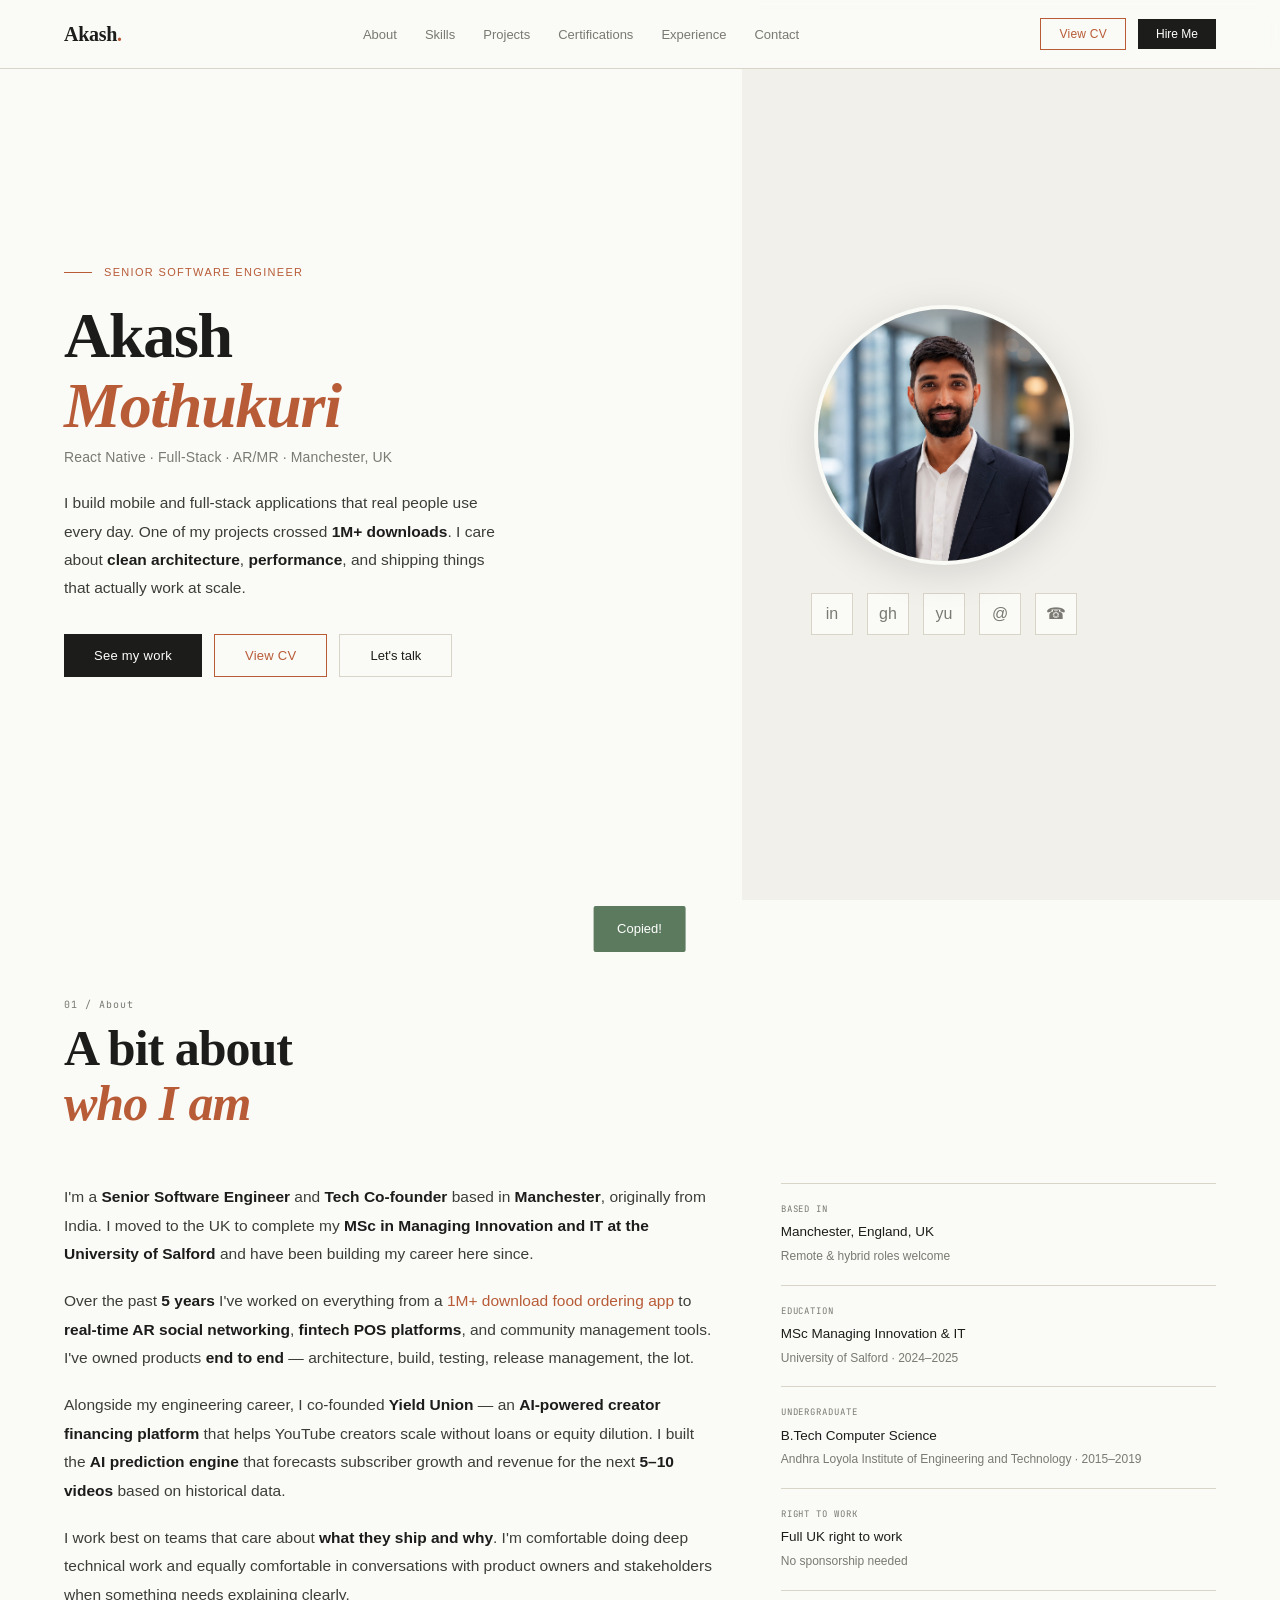
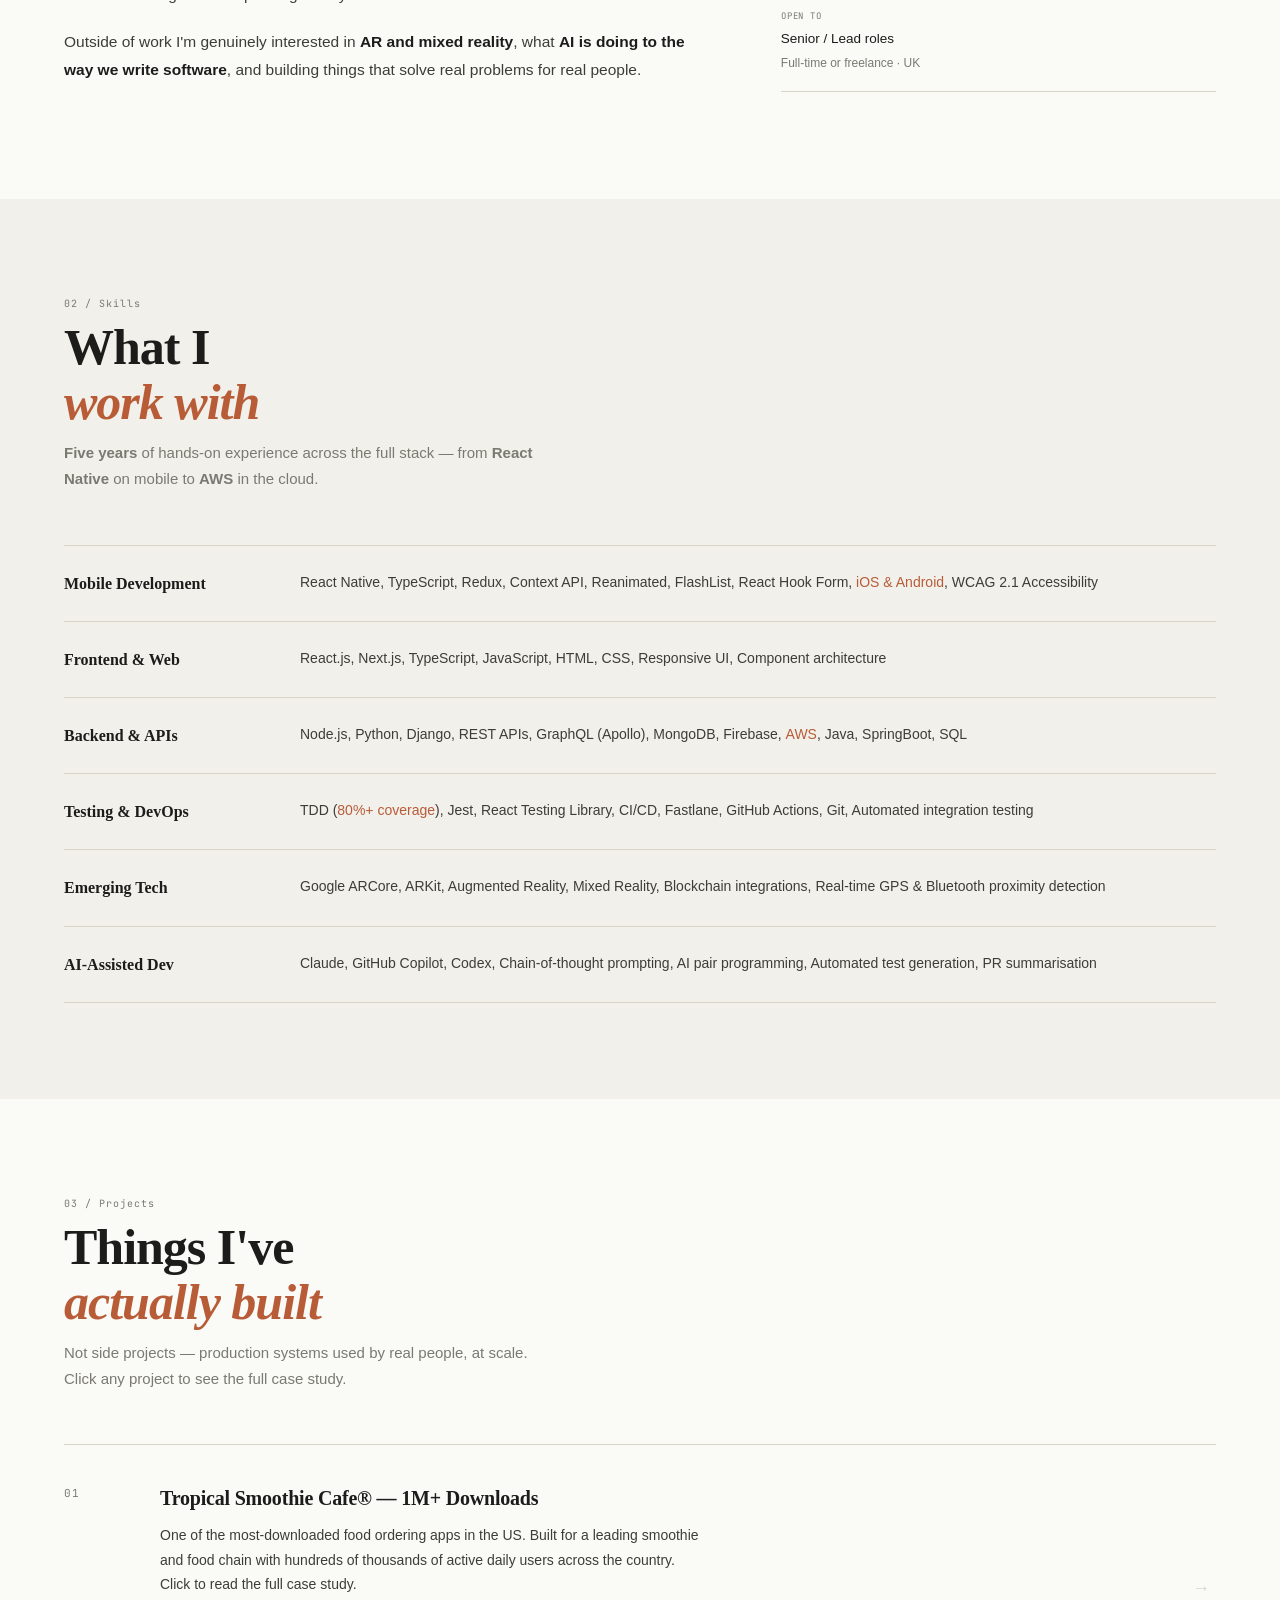
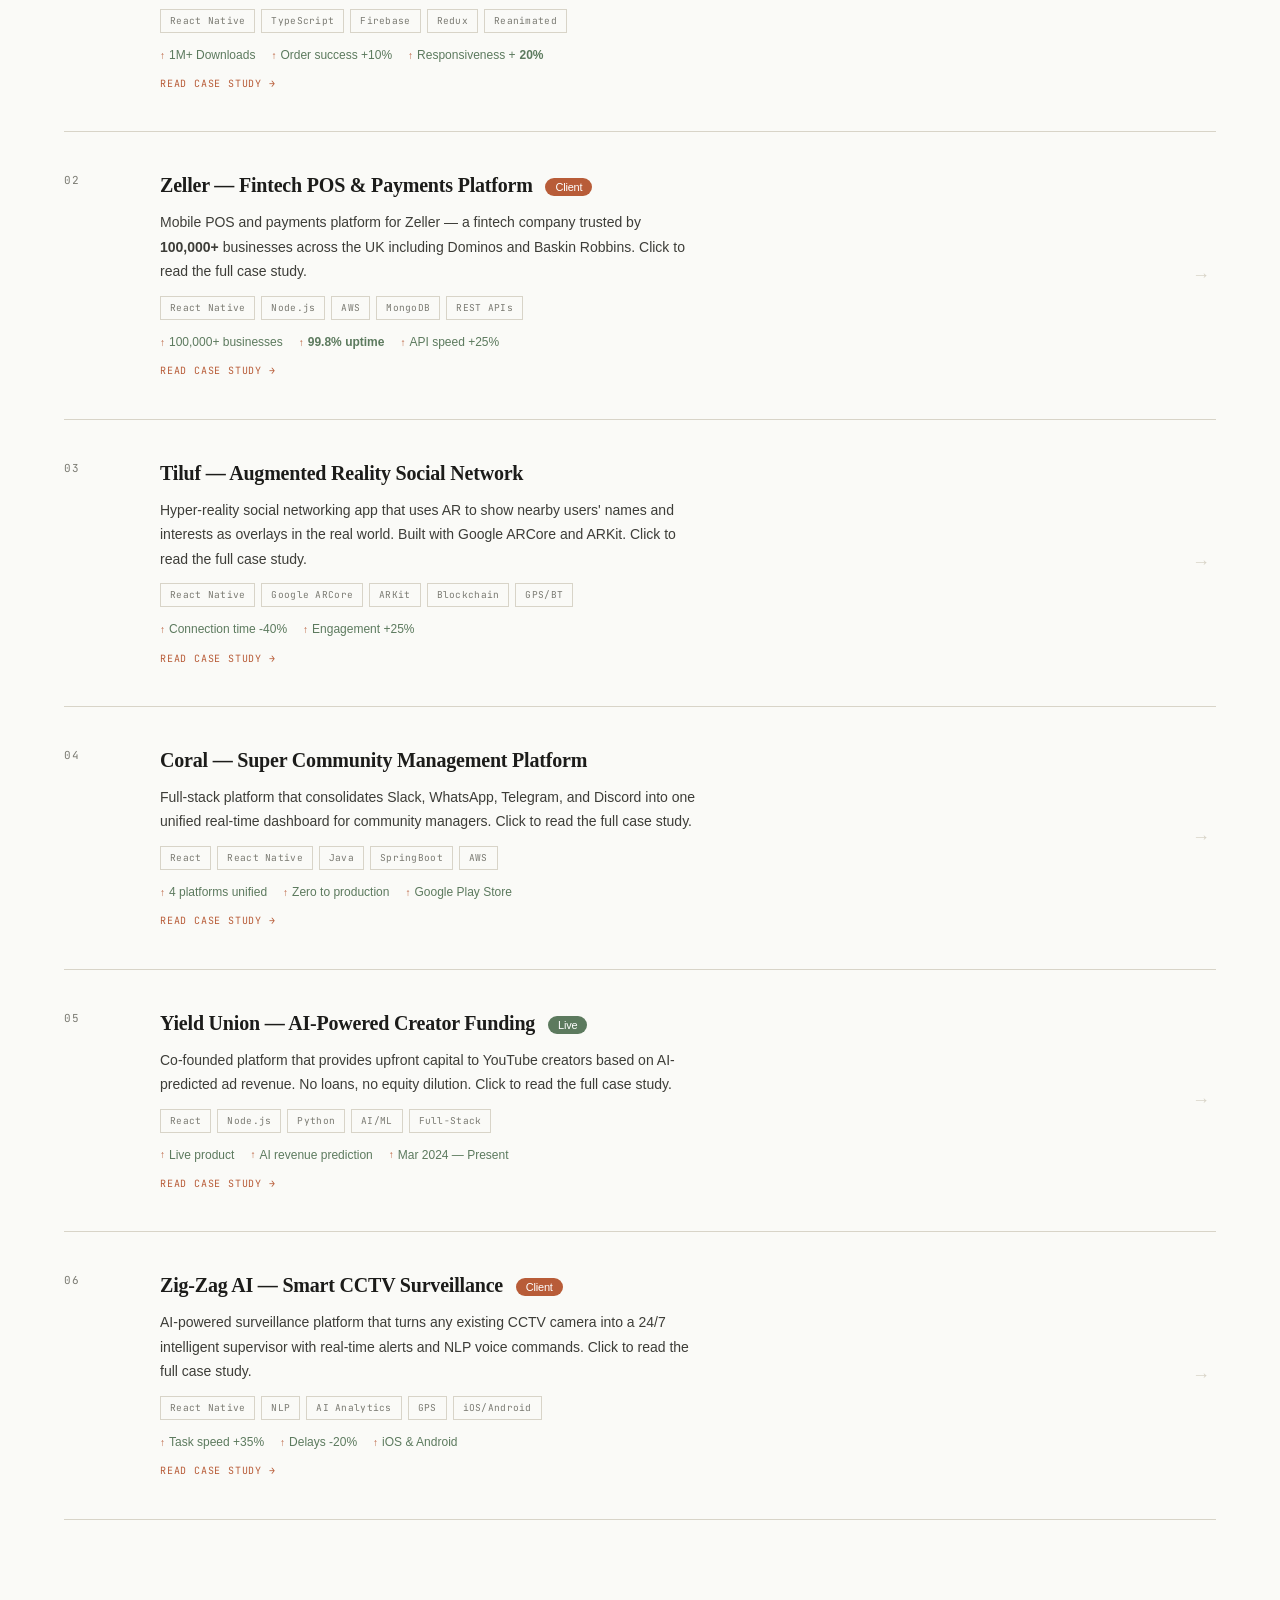
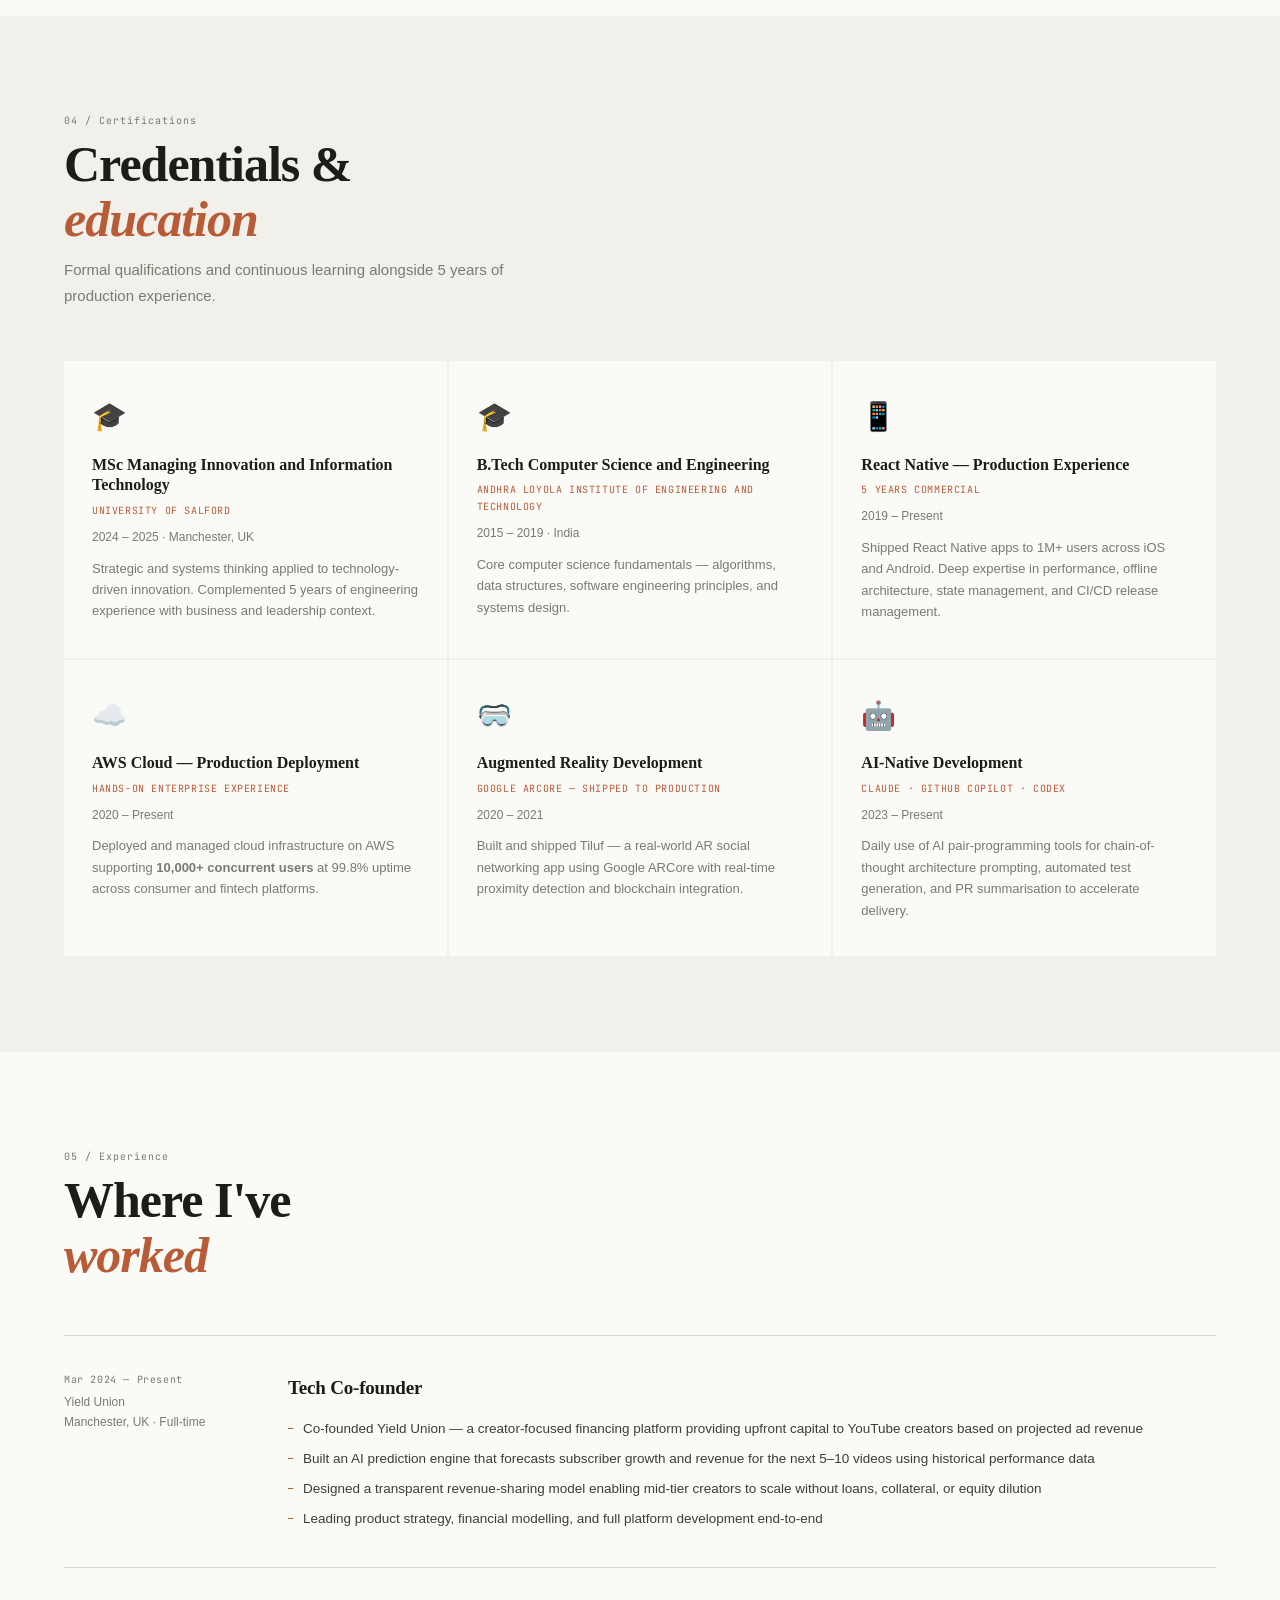
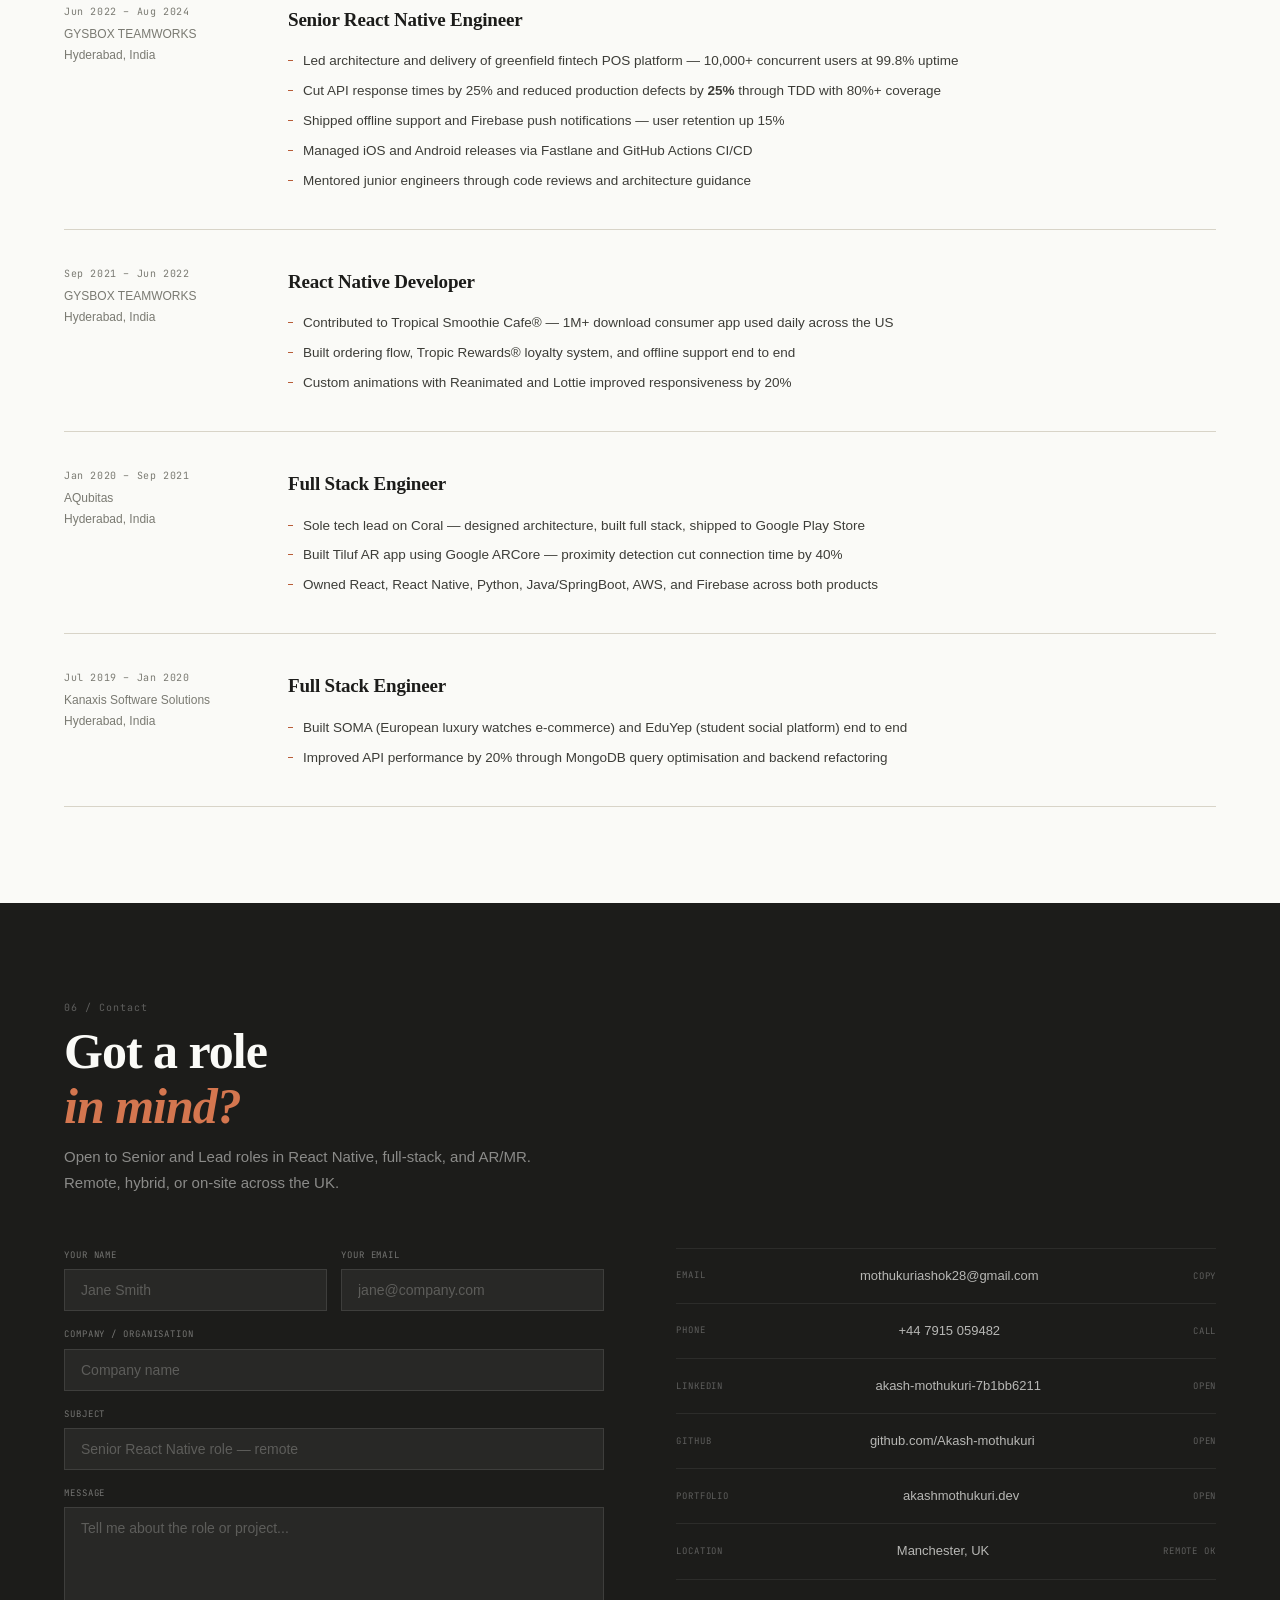
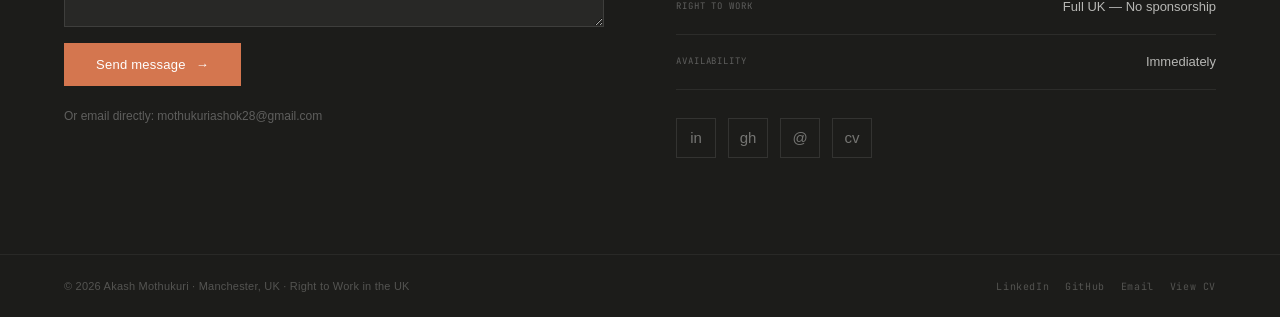
==== commit d214e645: "Add files via upload" ====
--- a/Index.html
+++ b/Index.html
@@ -1,11 +1,149 @@
 <!DOCTYPE html>
 <html lang="en">
 <head>
+<script>
+
+
+
+// Attach click handlers to all project cards
+function attachCardClicks(){
+  // CV buttons
+  document.querySelectorAll('[data-action="openCV"]').forEach(function(btn){
+    btn.addEventListener('click', function(e){
+      e.stopPropagation();
+      downloadCV();
+    });
+  });
+  var cards = document.querySelectorAll('.proj-item[data-modal]');
+  cards.forEach(function(card){
+    card.addEventListener('click', function(e){
+      var modalId = card.getAttribute('data-modal');
+      openModal(modalId);
+    });
+  });
+}
+// Try both DOMContentLoaded and window.onload
+document.addEventListener('DOMContentLoaded', attachCardClicks);
+// Also try immediately
+if(document.readyState !== 'loading'){
+  attachCardClicks();
+}
+
+// Hide all modals on load
+document.addEventListener('DOMContentLoaded',function(){
+  document.querySelectorAll('.modal-overlay').forEach(function(m){
+    m.style.display='none';
+  });
+});
+
+function openModal(id){
+  // Close any open modals first
+  document.querySelectorAll('.modal-overlay').forEach(function(m){
+    m.classList.remove('active');
+    m.style.display='none';
+  });
+  var el=document.getElementById(id);
+  if(!el)return;
+  // Move to body to avoid any parent clipping
+  document.body.appendChild(el);
+  el.classList.add('active');
+  el.style.display='block';
+  el.style.position='fixed';
+  el.style.top='0';
+  el.style.left='0';
+  el.style.width='100%';
+  el.style.height='100%';
+  el.style.zIndex='999999';
+  el.style.background='rgba(0,0,0,0.85)';
+  el.style.overflowY='auto';
+  el.style.webkitOverflowScrolling='touch';
+  el.style.padding='40px 20px';
+  el.scrollTop=0;
+  document.body.style.overflow='hidden';
+}
+function closeModal(id){
+  var el=document.getElementById(id);
+  if(!el)return;
+  el.classList.remove('active');
+  el.style.display='none';
+  el.style.position='';
+  el.style.zIndex='';
+  document.body.style.overflow='';
+}
+function go(id){
+  var el=document.getElementById(id);
+  if(el)el.scrollIntoView({behavior:'smooth',block:'start'});
+}
+function copyEmail(){
+  var t=document.getElementById('toast');
+  if(navigator.clipboard){
+    navigator.clipboard.writeText('mothukuriashok28@gmail.com').then(function(){
+      if(t){t.textContent='Email copied!';t.classList.add('on');setTimeout(function(){t.classList.remove('on');},3000);}
+    });
+  }
+}
+function downloadCV(){
+  var el=document.getElementById('cv-fullpage');
+  if(!el)return;
+  // Move to body to avoid parent clipping
+  document.body.appendChild(el);
+  el.classList.add('active');
+  el.style.display='flex';
+  el.style.position='fixed';
+  el.style.top='0';
+  el.style.left='0';
+  el.style.width='100%';
+  el.style.height='100%';
+  el.style.zIndex='999999';
+  document.body.style.overflow='hidden';
+  var b=document.getElementById('cv-scroll-body');
+  if(b)b.scrollTop=0;
+}
+function cvClose(){
+  var el=document.getElementById('cv-fullpage');
+  if(!el)return;
+  el.classList.remove('active');
+  el.style.display='none';
+  document.body.style.overflow='';
+}
+function handleForm(e){
+  e.preventDefault();
+  var btn=document.getElementById('f-submit');
+  var form=document.getElementById('contact-form');
+  var success=document.getElementById('form-success');
+  if(btn)btn.textContent='Sending...';
+  var data={
+    name:document.getElementById('f-name')?document.getElementById('f-name').value:'',
+    email:document.getElementById('f-email')?document.getElementById('f-email').value:'',
+    message:document.getElementById('f-message')?document.getElementById('f-message').value:''
+  };
+  fetch('https://formspree.io/f/meedelkj',{method:'POST',headers:{'Content-Type':'application/json','Accept':'application/json'},body:JSON.stringify(data)})
+  .then(function(r){
+    if(r.ok){if(form)form.style.display='none';if(success)success.style.display='block';}
+    else{if(btn)btn.textContent='Send message';}
+  }).catch(function(){if(btn)btn.textContent='Send message';});
+}
+window.addEventListener('click',function(e){
+  if(e.target&&e.target.classList.contains('modal-overlay')){
+    e.target.classList.remove('active');
+    e.target.style.display='none';
+    document.body.style.overflow='';
+  }
+});
+window.addEventListener('keydown',function(e){
+  if(e.key==='Escape'){
+    document.querySelectorAll('.modal-overlay.active').forEach(function(m){m.classList.remove('active');});
+    document.body.style.overflow='';
+    cvClose();
+  }
+});
+</script>
+
 <meta charset="UTF-8">
 <meta name="viewport" content="width=device-width, initial-scale=1.0">
 <title>Akash Mothukuri — Senior Software Engineer</title>
-<meta name="description" content="Senior Software Engineer based in Manchester, UK. React Native, Full-Stack, AR/MR. 1M+ downloads shipped.">
-<link href="https://fonts.googleapis.com/css2?family=Playfair+Display:ital,wght@0,400;0,600;0,700;1,400;1,600&family=Inter:wght@300;400;500;600&family=JetBrains+Mono:wght@300;400&display=swap" rel="stylesheet">
+<meta name="description" content="Senior Software Engineer based in Manchester, UK. React Native, Full-Stack, AR/MR. <strong>1M+</strong> downloads shipped.">
+<link href="https://fonts.googleapis.com/css2?family=Cormorant+Garamond:ital,wght@0,300;0,400;0,500;0,600;0,700;1,300;1,400;1,600&family=Outfit:wght@300;400;500;600;700&family=JetBrains+Mono:wght@300;400;500&family=Cormorant:ital,wght@0,700;1,700&display=swap" rel="stylesheet">
 <style>
 *,*::before,*::after{margin:0;padding:0;box-sizing:border-box;}
 html{scroll-behavior:smooth;}
@@ -77,7 +215,7 @@
 .s-heading em{font-style:italic;color:var(--rust);}
 .s-sub{font-size:15px;color:var(--ink3);margin-top:10px;max-width:500px;line-height:1.75;}
 .rv{opacity:1;transform:none;transition:opacity .6s ease,transform .6s ease;}
-.rv.animate{opacity:0;transform:translateY(20px);}
+.rv.animate{opacity:0;transform:translateY(20px);pointer-events:auto;}
 .rv.animate.vis{opacity:1;transform:none;}
 
 /* ── ABOUT ── */
@@ -196,8 +334,8 @@
 }
 .modal-overlay.active{display:block;}
 .modal-box{
-  background:var(--paper);
-  color:var(--ink);
+  background:#FAFAF7 !important;
+  color:#1C1C1A !important;
   width:100%;
   max-width:760px;
   margin:0 auto;
@@ -304,9 +442,189 @@
   .cert-grid{grid-template-columns:1fr;}
   .hero-name{font-size:40px;}
 }
+
+
+
+/* ── CV MODAL FULL PAGE ── */
+.cv-fullpage {
+  display: none;
+  position: fixed;
+  inset: 0;
+  z-index: 9999;
+  flex-direction: column;
+  background: #f5f3ef;
+}
+.cv-fullpage.active { display: flex; }
+
+.cv-topbar {
+  position: sticky;
+  top: 0;
+  z-index: 10;
+  display: flex;
+  align-items: center;
+  justify-content: space-between;
+  padding: 12px 20px;
+  background: #1a1a2e;
+  border-bottom: 2px solid #c9a96e;
+  flex-shrink: 0;
+  gap: 10px;
+}
+.cv-topbar-title {
+  font-family: 'Cormorant Garamond', serif;
+  font-size: 15px;
+  font-weight: 700;
+  color: #fff;
+  white-space: nowrap;
+}
+.cv-topbar-actions {
+  display: flex;
+  gap: 8px;
+  align-items: center;
+}
+.cv-tb-btn {
+  font-family: 'Outfit', sans-serif;
+  font-size: 12px;
+  font-weight: 600;
+  border: none;
+  cursor: pointer;
+  padding: 8px 16px;
+  border-radius: 6px;
+  transition: all 0.2s;
+  white-space: nowrap;
+}
+.cv-tb-dl  { background: #c9a96e; color: #fff; }
+.cv-tb-dl:hover { background: #b8944f; }
+.cv-tb-pr  { background: transparent; color: #fff; border: 1px solid rgba(255,255,255,0.3); }
+.cv-tb-pr:hover { background: rgba(255,255,255,0.12); }
+.cv-tb-cl  { background: transparent; color: rgba(255,255,255,0.6); border: 1px solid rgba(255,255,255,0.15); font-size: 16px; padding: 7px 13px; }
+.cv-tb-cl:hover { color: #fff; }
+
+.cv-scroll-body {
+  flex: 1;
+  overflow-y: auto;
+  -webkit-overflow-scrolling: touch;
+  padding: 32px 20px 60px;
+}
+
+.cv-paper {
+  max-width: 720px;
+  margin: 0 auto;
+  background: #fff;
+  padding: 40px 44px;
+  box-shadow: 0 4px 24px rgba(0,0,0,0.12);
+  font-family: 'Calibri', 'Outfit', sans-serif;
+  font-size: 14px;
+  color: #111;
+  line-height: 1.5;
+}
+
+.cv-name {
+  font-size: 26px;
+  font-weight: 700;
+  text-align: center;
+  margin-bottom: 4px;
+  color: #000;
+  font-family: 'Calibri', sans-serif;
+}
+.cv-role {
+  text-align: center;
+  font-size: 13px;
+  color: #333;
+  margin-bottom: 6px;
+}
+.cv-contact {
+  text-align: center;
+  font-size: 12px;
+  color: #444;
+  margin-bottom: 4px;
+}
+.cv-rtw {
+  text-align: center;
+  font-size: 12px;
+  font-weight: 700;
+  color: #000;
+  margin-bottom: 16px;
+}
+.cv-divider {
+  border: none;
+  border-top: 1.5px solid #2c4a8f;
+  margin: 12px 0 8px;
+}
+.cv-section-title {
+  font-size: 13px;
+  font-weight: 700;
+  letter-spacing: 0.08em;
+  text-transform: uppercase;
+  color: #000;
+  margin: 18px 0 4px;
+  padding-bottom: 3px;
+  border-bottom: 1px solid #2c4a8f;
+}
+.cv-skills-row { margin-bottom: 4px; font-size: 13px; }
+.cv-skills-row b { font-weight: 700; color: #000; }
+
+.cv-company { font-weight: 700; font-size: 13.5px; margin-top: 14px; }
+.cv-company span { font-weight: 400; color: #444; }
+.cv-role-line {
+  display: flex;
+  justify-content: space-between;
+  align-items: baseline;
+  margin-top: 4px;
+  margin-bottom: 3px;
+}
+.cv-role-title { font-weight: 700; font-size: 13px; }
+.cv-role-dates { font-size: 12px; color: #555; font-style: italic; }
+.cv-bullets { margin: 0 0 0 16px; padding: 0; }
+.cv-bullets li { margin-bottom: 3px; font-size: 13px; color: #222; }
+
+.cv-proj-title { font-weight: 700; font-size: 13px; margin-top: 12px; }
+.cv-stack {
+  font-size: 11.5px;
+  color: #555;
+  font-style: italic;
+  margin-top: 2px;
+  margin-bottom: 2px;
+}
+
+.cv-edu-row {
+  display: flex;
+  justify-content: space-between;
+  align-items: baseline;
+  margin-top: 8px;
+}
+.cv-edu-deg { font-weight: 700; font-size: 13px; }
+.cv-edu-dates { font-size: 12px; color: #555; font-style: italic; }
+.cv-edu-inst { font-size: 12.5px; color: #333; }
+
+@media(max-width: 600px) {
+  .cv-paper { padding: 24px 18px; }
+  .cv-topbar { padding: 10px 14px; }
+  .cv-tb-btn { padding: 7px 12px; font-size: 11px; }
+  .cv-topbar-title { font-size: 13px; }
+}
+
+
+
+
+#intro-overlay{position:fixed;inset:0;z-index:100;pointer-events:none;transition:opacity 1s ease;}
+#intro-overlay.fade{opacity:0;}
 </style>
 </head>
 <body>
+
+
+
+
+
+
+
+
+
+<!-- ── CINEMATIC LANDING ── -->
+
+
+
+
 
 <div id="toast">Copied!</div>
 
@@ -322,7 +640,7 @@
     <li><button onclick="go('contact')">Contact</button></li>
   </ul>
   <div class="nav-right">
-    <button class="nav-cv" onclick="downloadCV()">Download CV</button>
+    <button class="nav-cv" data-action="openCV">View CV</button>
     <button class="nav-hire" onclick="go('contact')">Hire Me</button>
   </div>
 </nav>
@@ -336,10 +654,10 @@
     </div>
     <h1 class="hero-name">Akash<br><em>Mothukuri</em></h1>
     <p class="hero-title">React Native · Full-Stack · AR/MR · Manchester, UK</p>
-    <p class="hero-bio">I build mobile and full-stack applications that real people use every day. One of my projects crossed <strong>1M+ downloads</strong>. I care about clean architecture, performance, and shipping things that actually work at scale.</p>
+    <p class="hero-bio">I build mobile and full-stack applications that real people use every day. One of my projects crossed <strong>1M+ downloads</strong>. I care about <strong>clean architecture</strong>, <strong>performance</strong>, and shipping things that actually work at scale.</p>
     <div class="hero-ctas">
       <button class="cta-main" onclick="go('projects')">See my work</button>
-      <button class="cta-cv" onclick="downloadCV()">Download CV</button>
+      <button class="cta-cv" data-action="openCV">View CV</button>
       <button class="cta-sec" onclick="go('contact')">Let's talk</button>
     </div>
   </div>
@@ -347,7 +665,7 @@
   <div class="hero-right">
     <!-- Profile Photo -->
     <div class="photo-wrap">
-      <img src="https://github.com/Akash-mothukuri.png" alt="Akash Mothukuri" style="width:100%;height:100%;object-fit:cover;" onerror="this.style.display='none';document.querySelector('.photo-initials-fallback').style.display='flex';">
+      <img src="[data-uri]